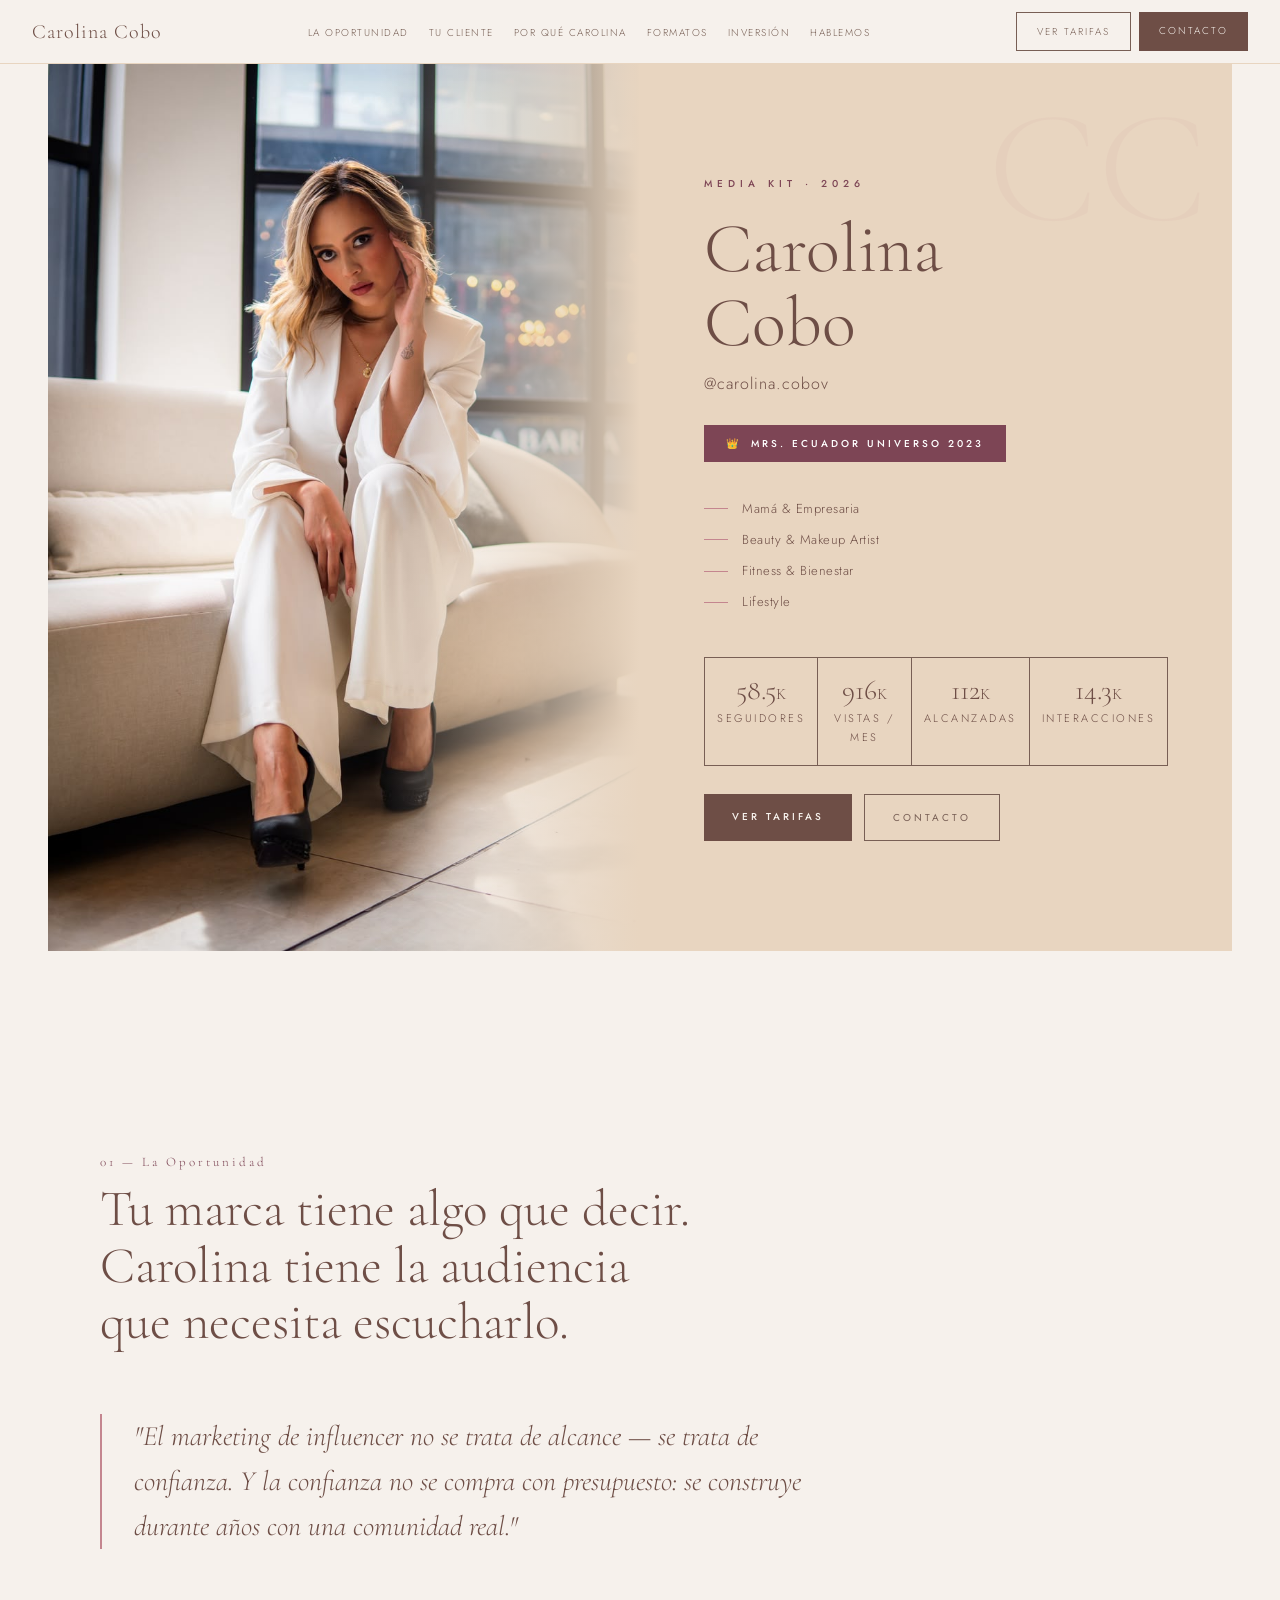
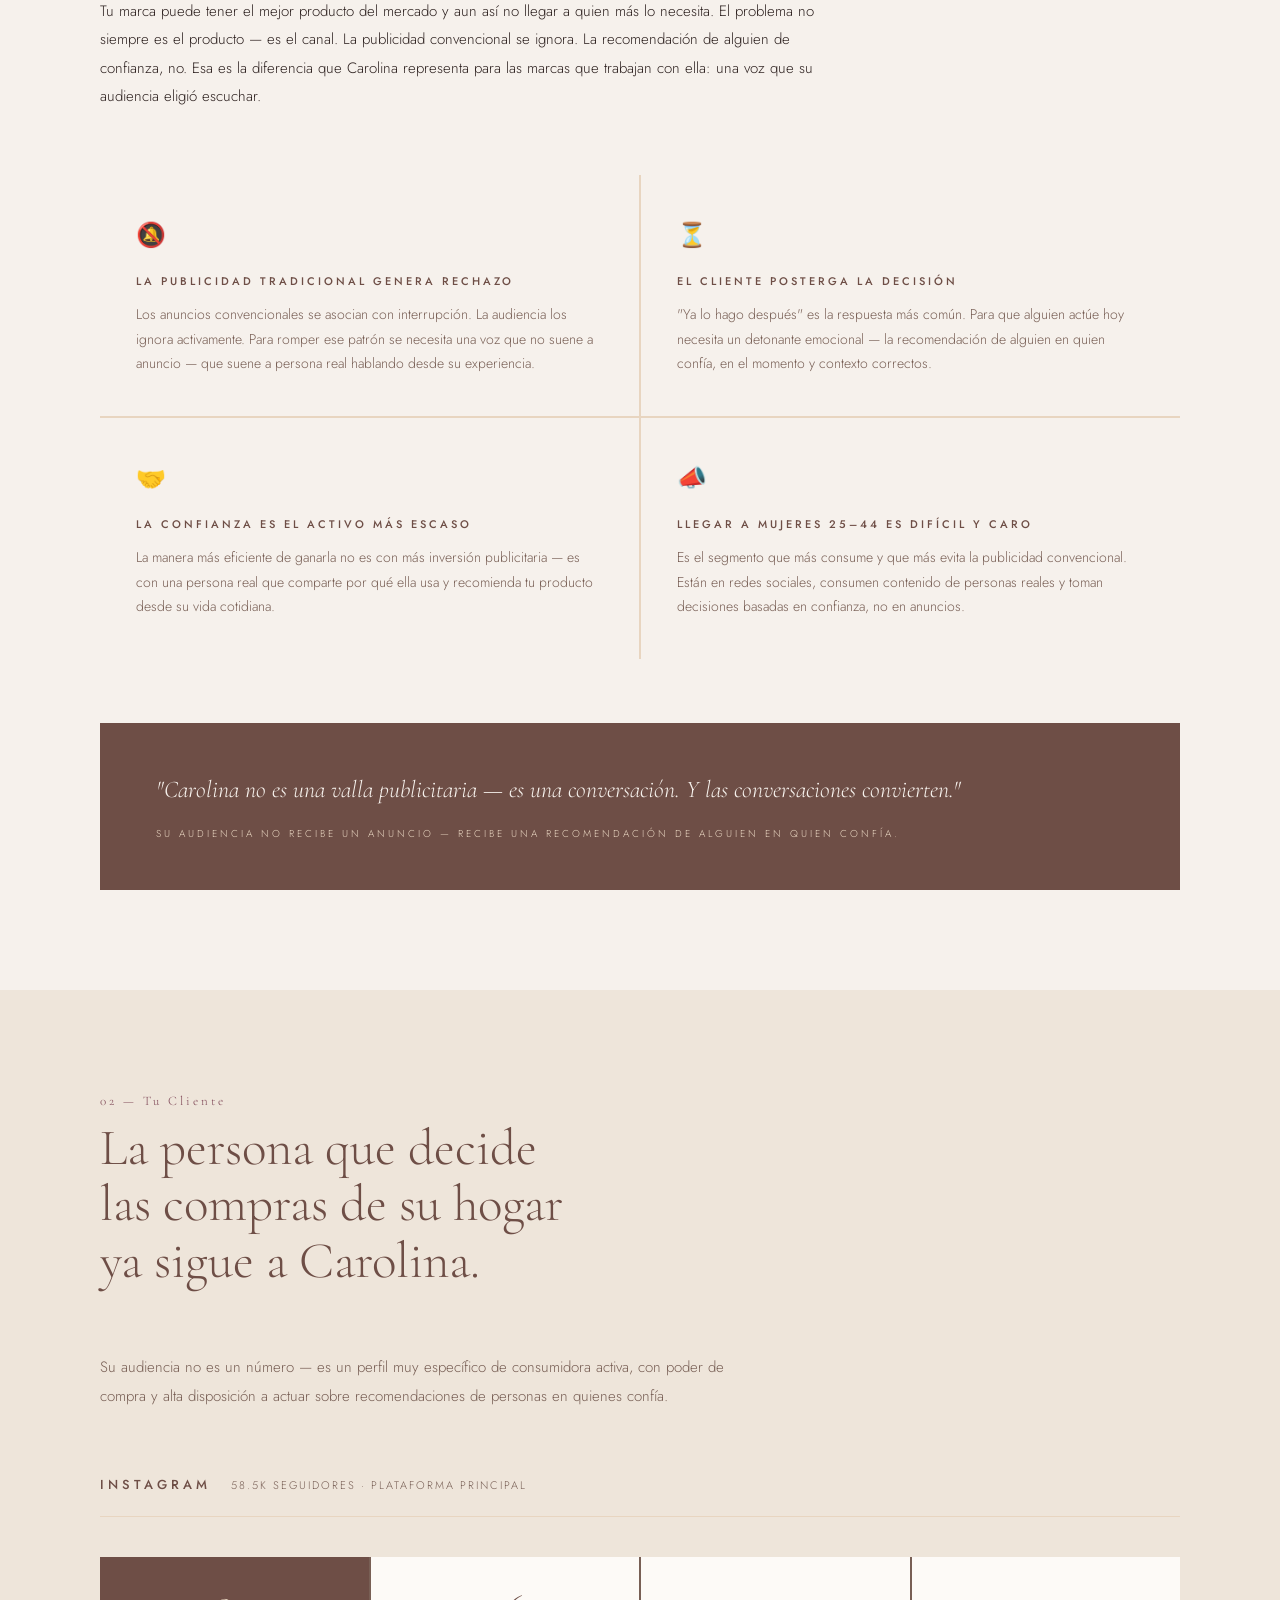
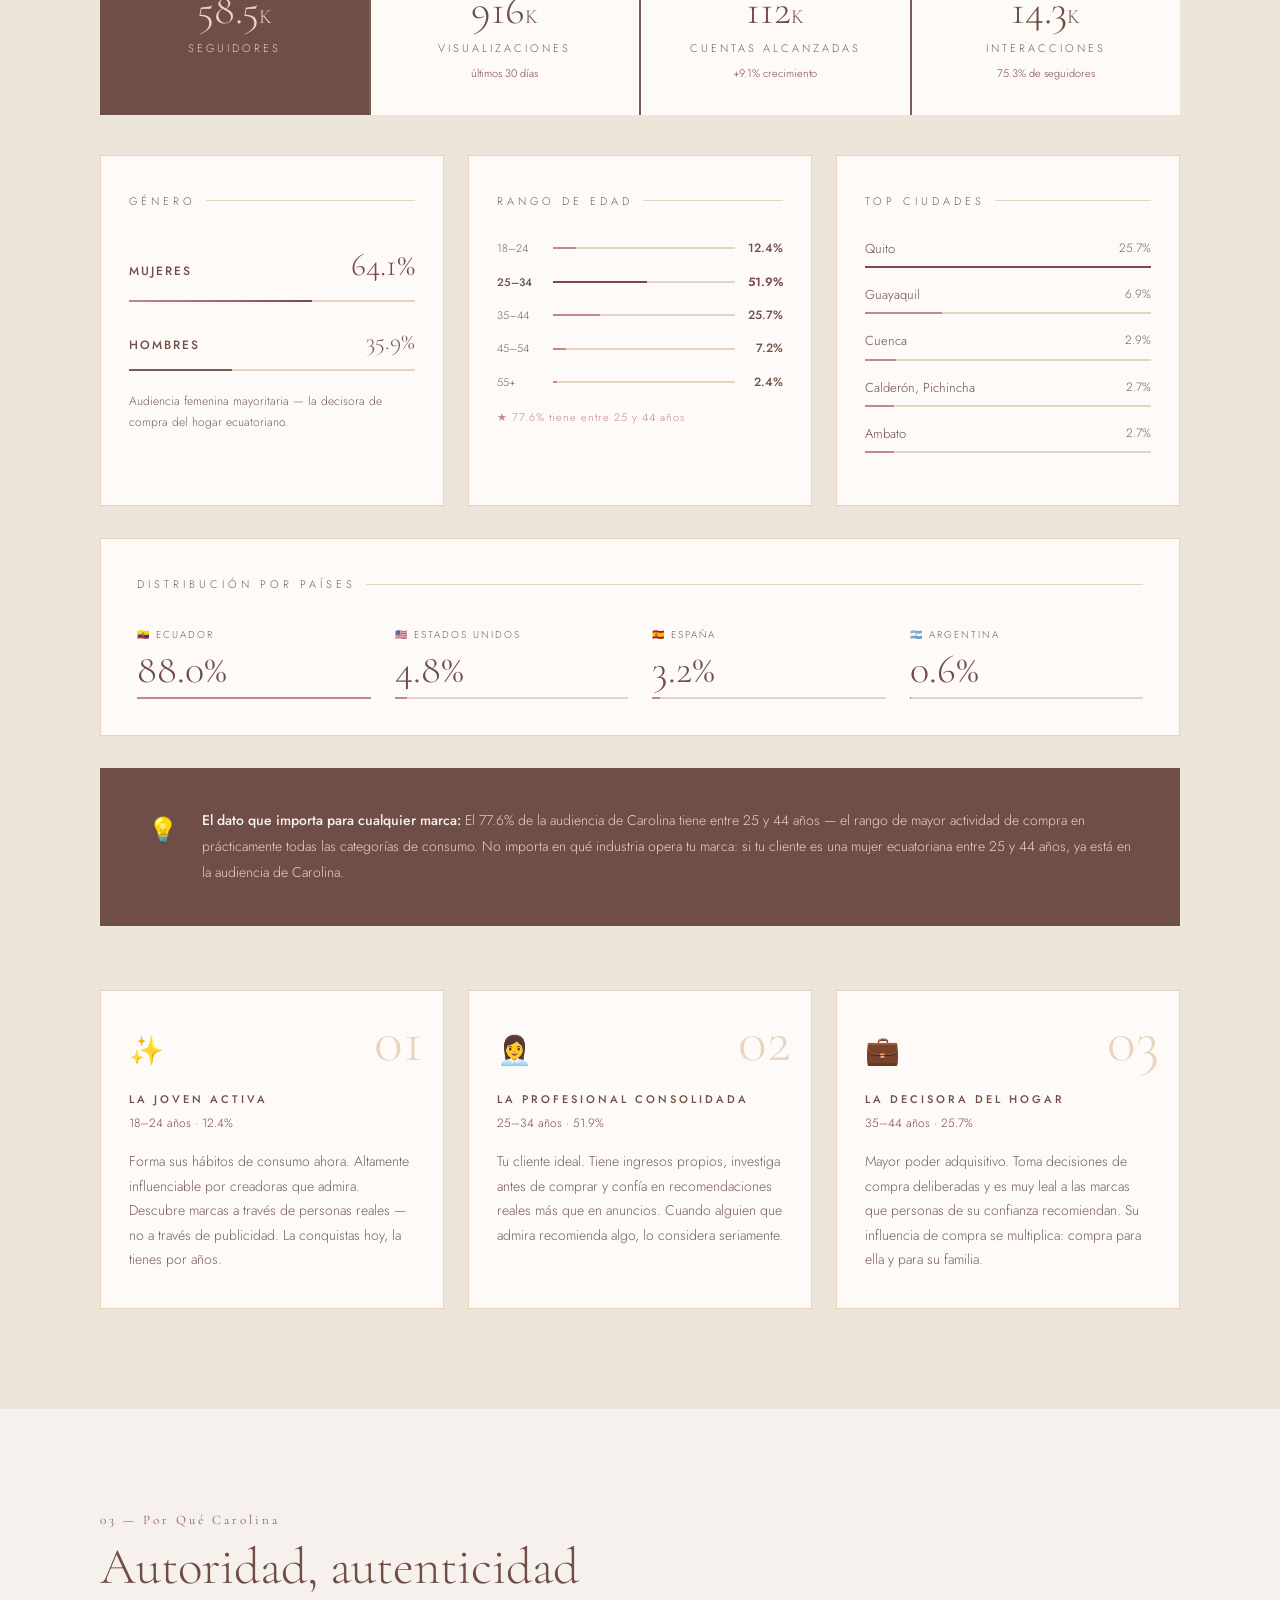
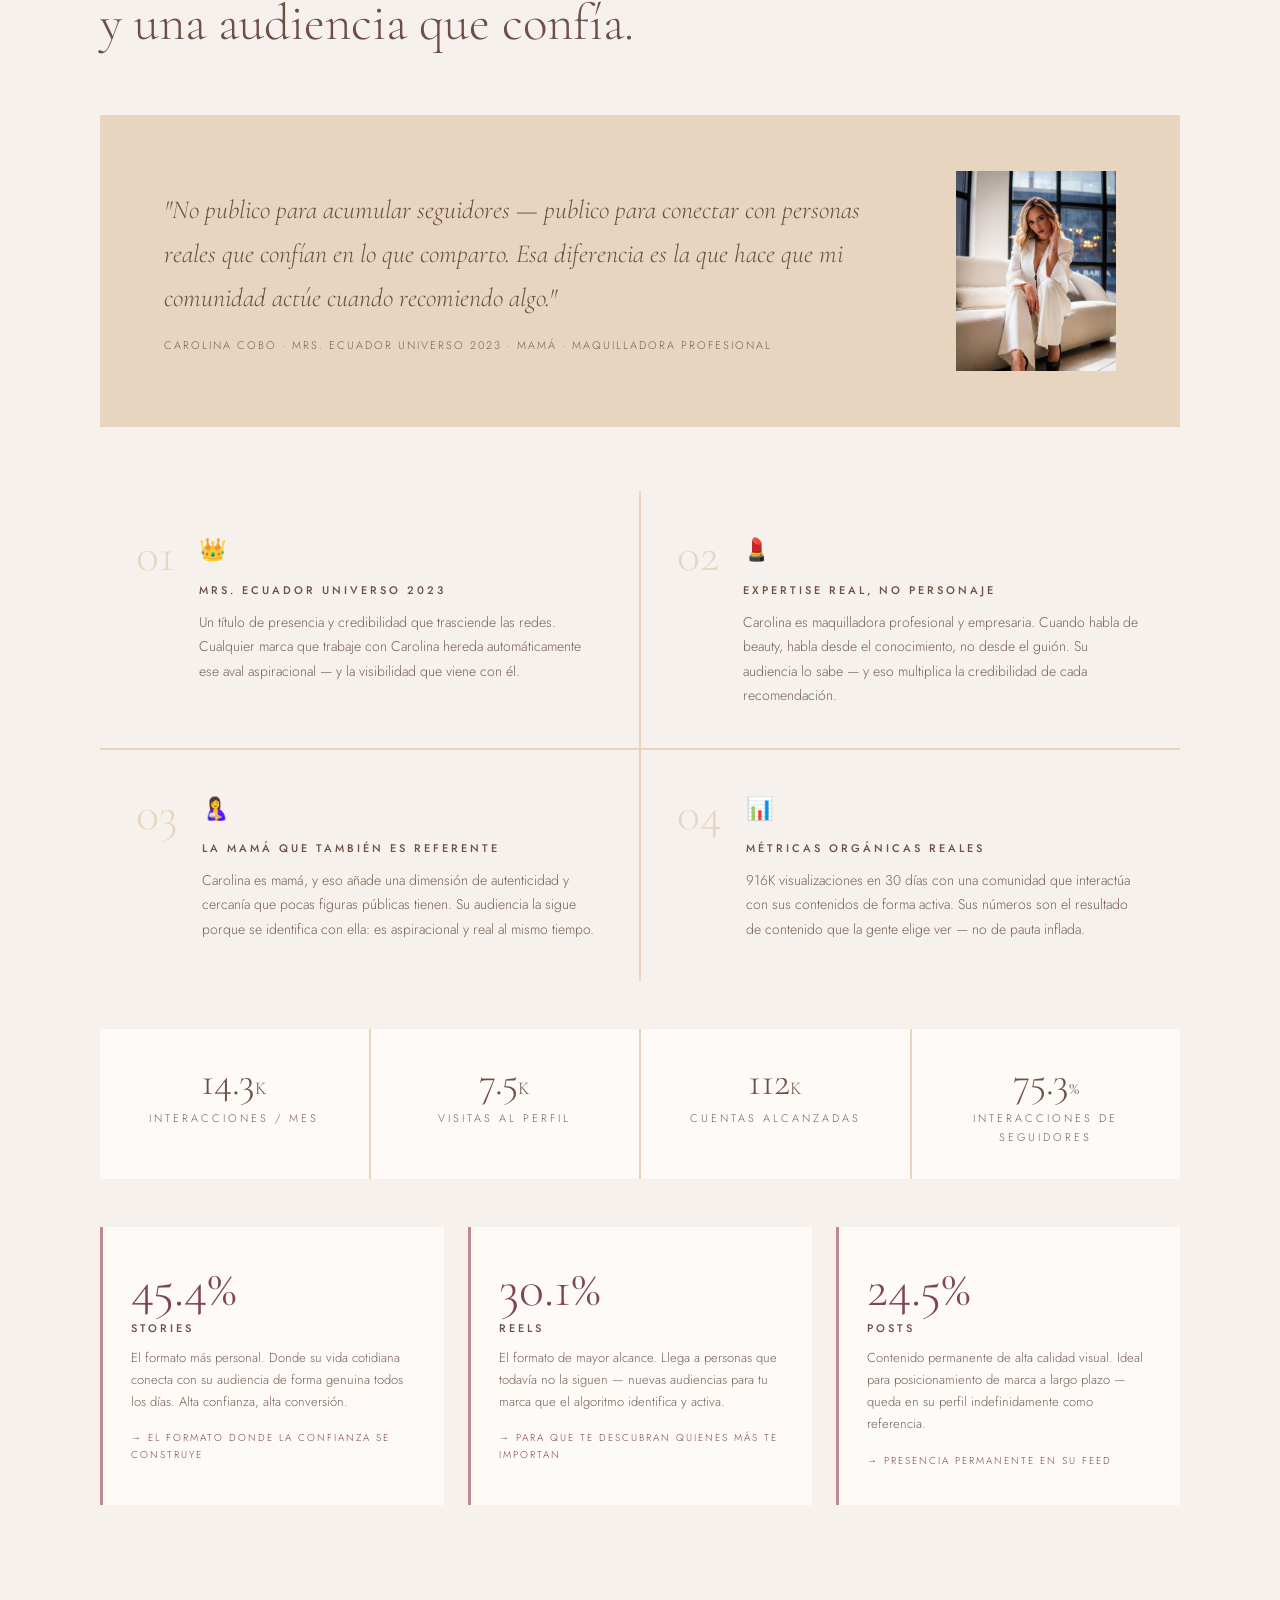
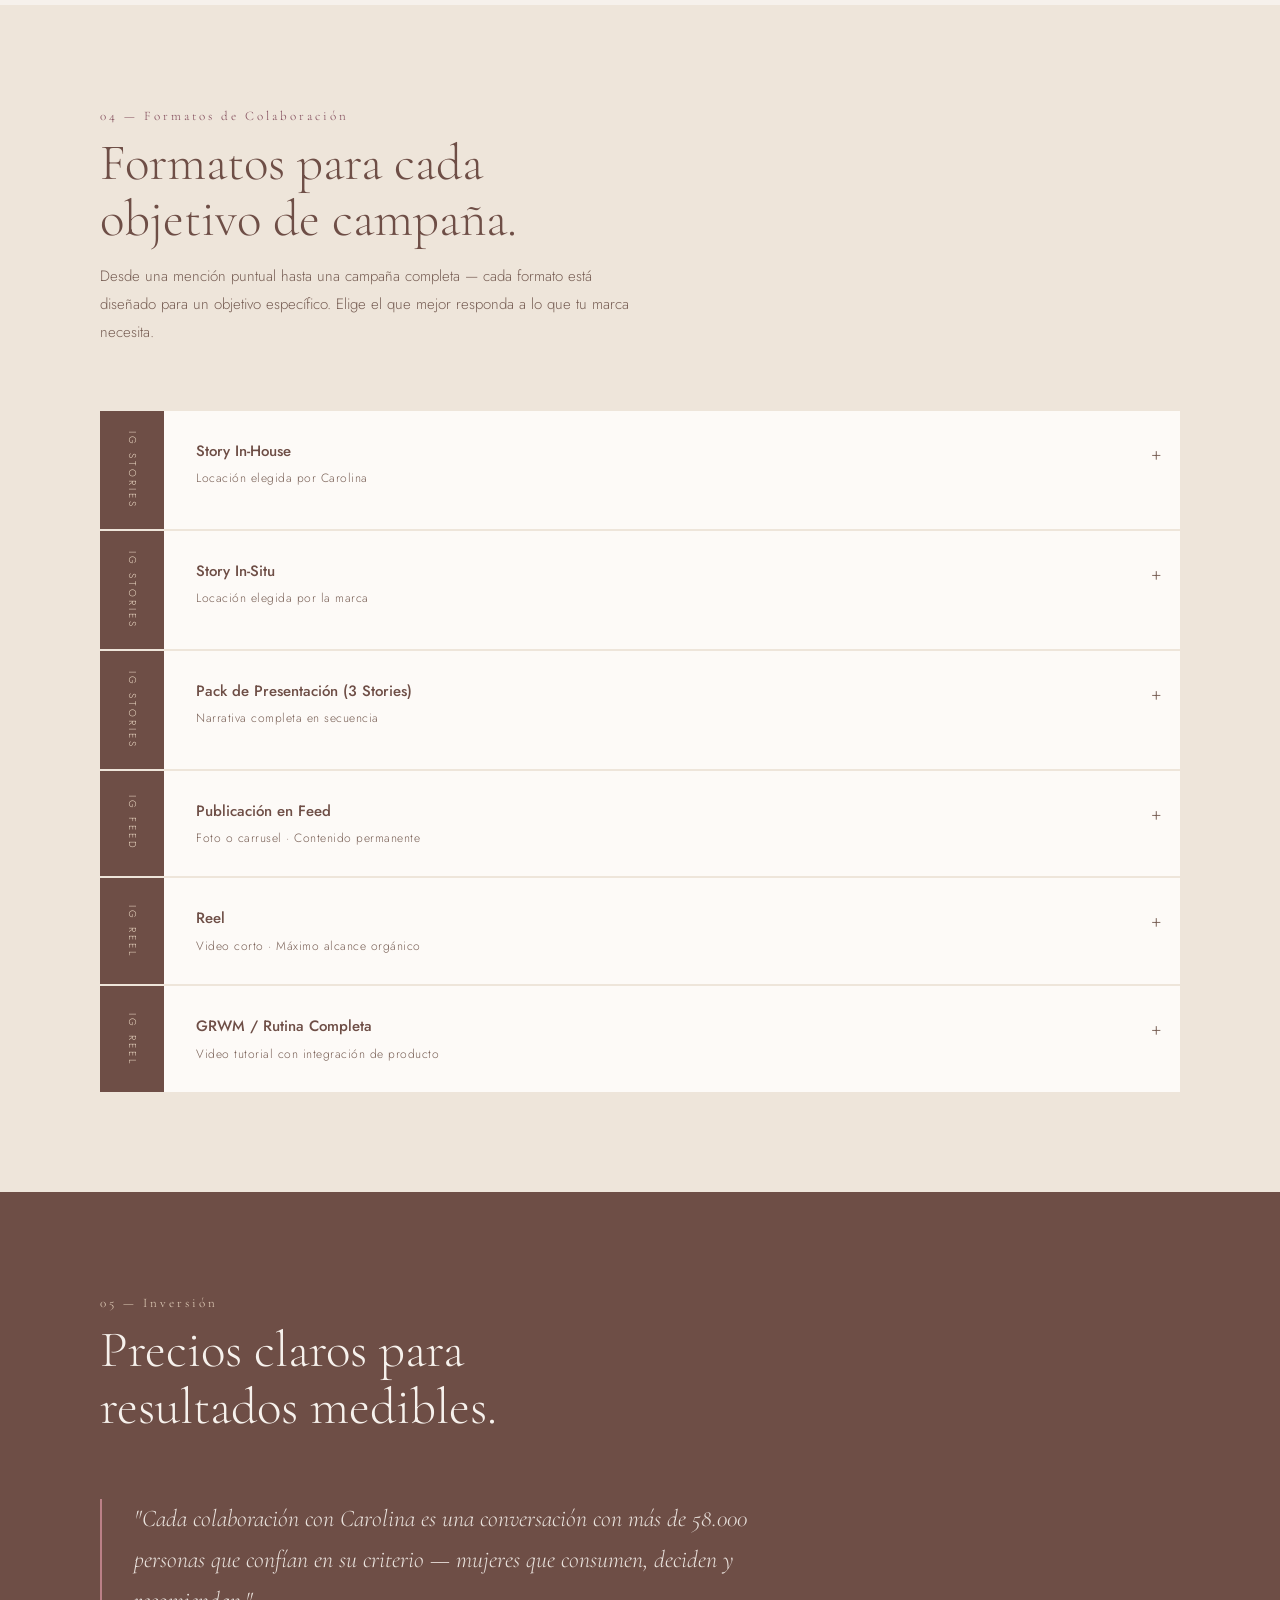
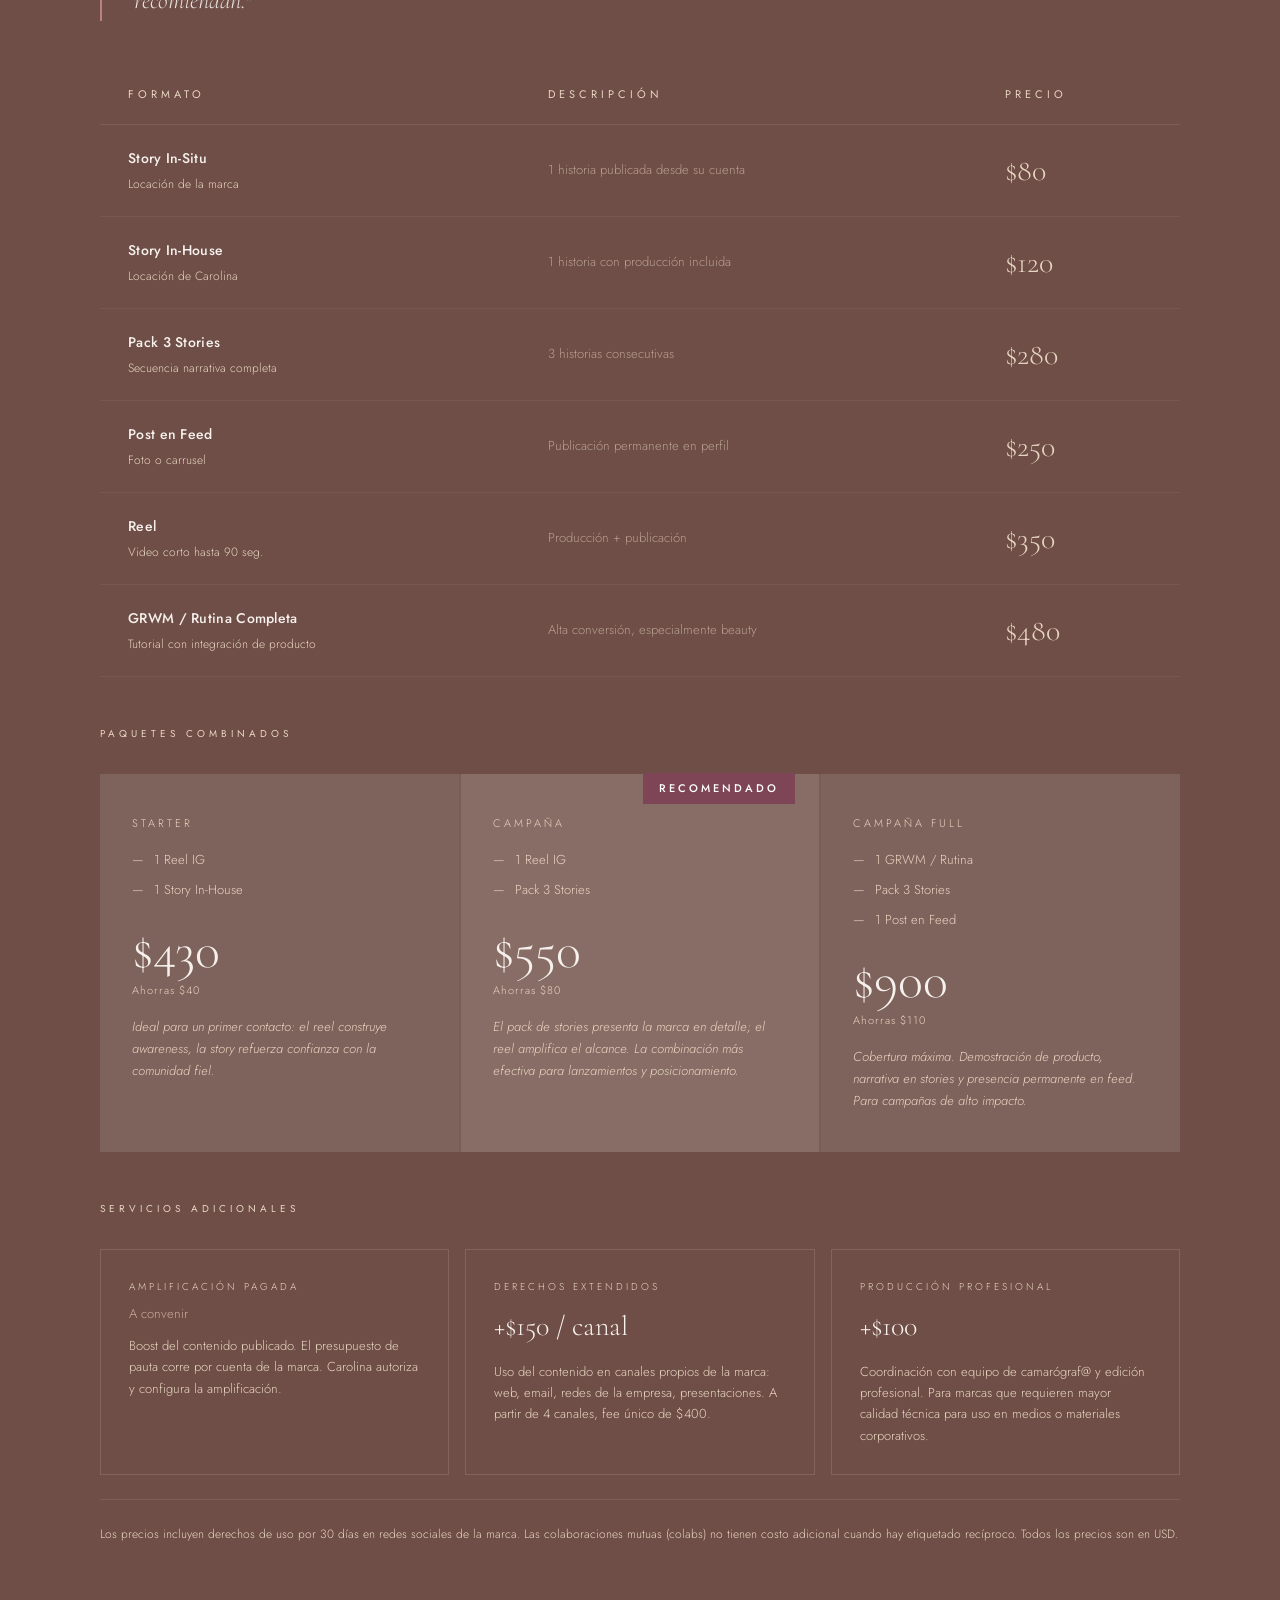
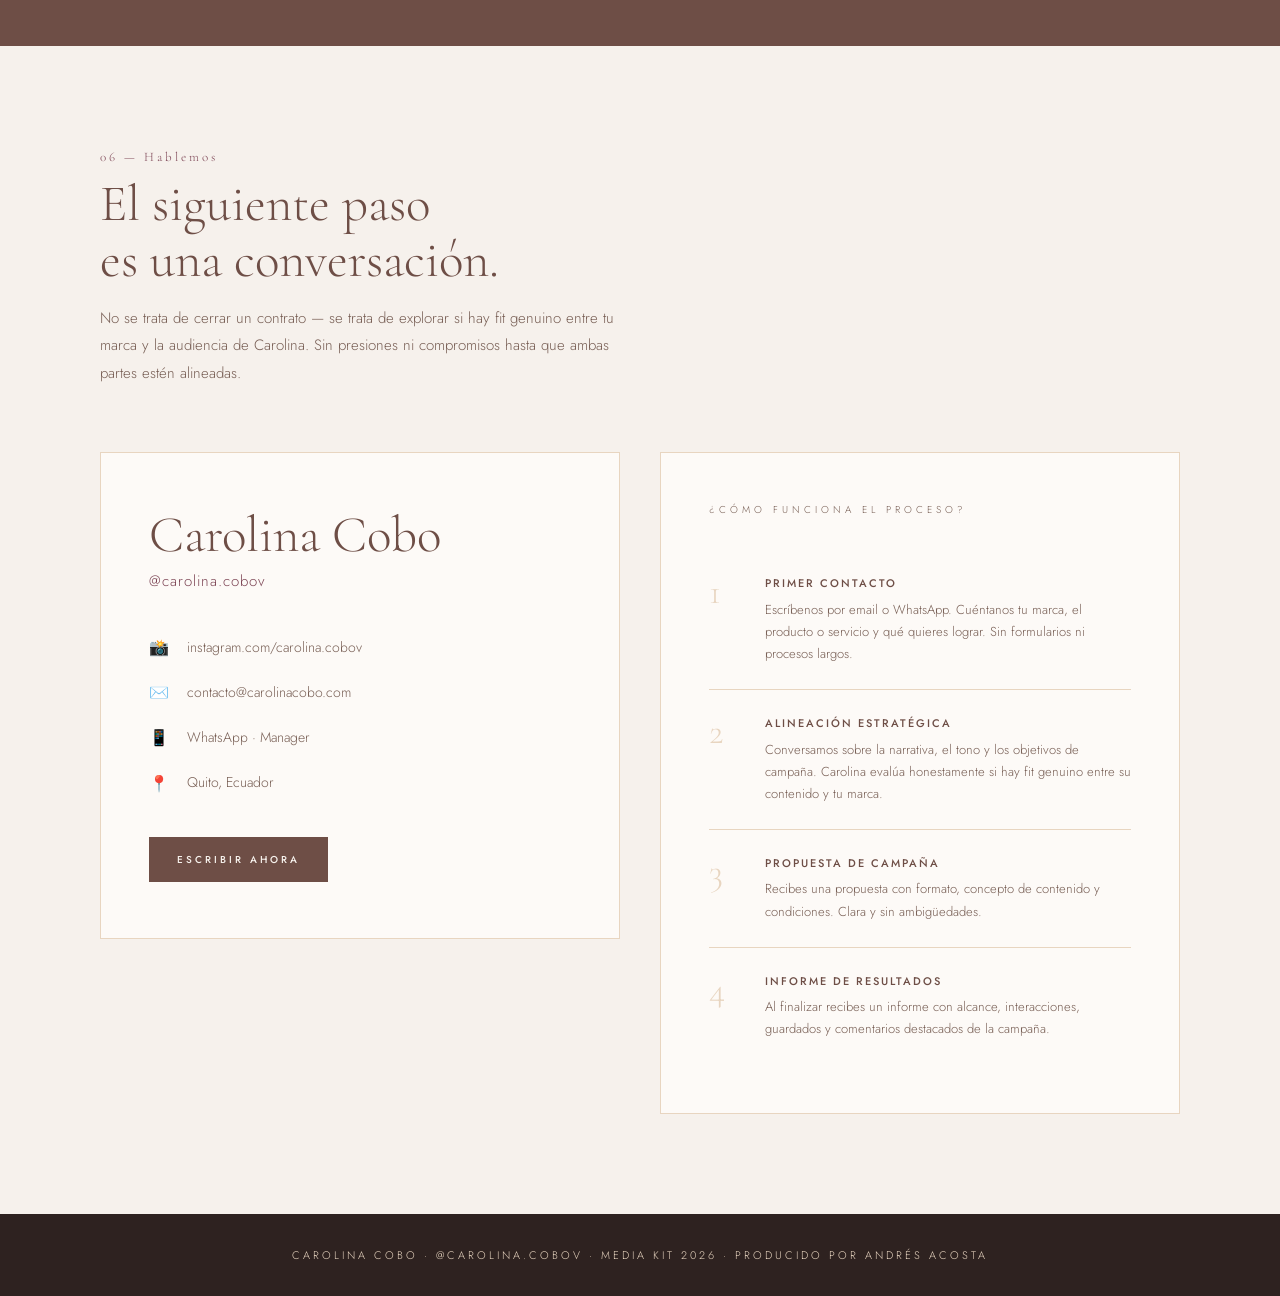
==== index.html @ e0fccba5 "Initial commit: Carolina Cobo media kit - HTML separado en CSS y JS externos - Imagen de portada ref" ====
<!DOCTYPE html>
<html lang="es">
<head>
<meta charset="UTF-8">
<meta name="viewport" content="width=device-width, initial-scale=1.0">
<title>Media Kit 2026 — Carolina Cobo · Propuesta de Colaboración</title>
<link rel="icon" type="image/svg+xml" href="favicon.svg">
<link rel="preconnect" href="https://fonts.googleapis.com">
<link rel="preconnect" href="https://fonts.gstatic.com" crossorigin>
<link href="https://fonts.googleapis.com/css2?family=Cormorant+Garamond:ital,wght@0,300;0,400;0,500;0,600;1,300;1,400;1,500&family=Jost:wght@300;400;500;600&display=swap" rel="stylesheet">
<link rel="stylesheet" href="mediakit-general.css">
</head>
<body>

<!-- NAV -->
<nav>
  <span class="nav-logo">Carolina Cobo</span>
  <ul class="nav-links">
    <li><a href="#oportunidad">La Oportunidad</a></li>
    <li><a href="#audiencia">Tu Cliente</a></li>
    <li><a href="#porque">Por Qué Carolina</a></li>
    <li><a href="#formatos">Formatos</a></li>
    <li><a href="#inversion">Inversión</a></li>
    <li><a href="#hablemos">Hablemos</a></li>
  </ul>
  <div class="nav-actions">
    <a href="#inversion" class="nav-cta nav-cta-ghost">Ver tarifas</a>
    <a href="#hablemos" class="nav-cta">Contacto</a>
  </div>
  <div class="nav-mobile-right">
    <a href="#inversion" class="nav-cta nav-cta-ghost nav-cta-sm">Ver tarifas</a>
    <a href="#hablemos" class="nav-cta nav-cta-sm">Contacto</a>
    <button class="nav-mobile-toggle" onclick="toggleMenu(this)">☰</button>
  </div>
</nav>

<!-- HERO -->
<section id="hero">
  <div class="hero-img">
    <img src="images/carolina.jpg" alt="Carolina Cobo">
    <div class="hero-img-overlay"></div>
  </div>
  <div class="hero-copy">
    <div class="hero-wm">CC</div>
    <p class="hero-tag">Media Kit · 2026</p>
    <h1 class="serif hero-name">Carolina<br>Cobo</h1>
    <p class="hero-handle">@carolina.cobov</p>
    <div class="hero-badge"><span>👑</span> MRS. Ecuador Universo 2023</div>
    <div class="hero-pillars">
      <div class="hero-pillar">Mamá &amp; Empresaria</div>
      <div class="hero-pillar">Beauty &amp; Makeup Artist</div>
      <div class="hero-pillar">Fitness &amp; Bienestar</div>
      <div class="hero-pillar">Lifestyle</div>
    </div>
    <div class="hero-stats">
      <div class="hstat"><span class="hstat-n">58.5<small style="font-size:16px">K</small></span><span class="hstat-l">Seguidores</span></div>
      <div class="hstat"><span class="hstat-n">916<small style="font-size:16px">K</small></span><span class="hstat-l">Vistas / mes</span></div>
      <div class="hstat"><span class="hstat-n">112<small style="font-size:16px">K</small></span><span class="hstat-l">Alcanzadas</span></div>
      <div class="hstat"><span class="hstat-n">14.3<small style="font-size:16px">K</small></span><span class="hstat-l">Interacciones</span></div>
    </div>
    <div class="hero-cta-row">
      <a href="#inversion" class="btn-primary">Ver tarifas</a>
      <a href="#hablemos" class="btn-ghost">Contacto</a>
    </div>
  </div>
</section>

<!-- ════════════════════════════════
     01 — LA OPORTUNIDAD
════════════════════════════════ -->
<section id="oportunidad">
  <div class="si">
    <div class="sh">
      <span class="sh-num">01 — La Oportunidad</span>
      <h2 class="serif sh-title">Tu marca tiene algo que decir.<br>Carolina tiene la audiencia<br>que necesita escucharlo.</h2>
    </div>

    <blockquote class="oport-pull">
      "El marketing de influencer no se trata de alcance — se trata de confianza. Y la confianza no se compra con presupuesto: se construye durante años con una comunidad real."
    </blockquote>

    <p class="oport-body">
      Tu marca puede tener el mejor producto del mercado y aun así no llegar a quien más lo necesita. El problema no siempre es el producto — es el canal. La publicidad convencional se ignora. La recomendación de alguien de confianza, no. Esa es la diferencia que Carolina representa para las marcas que trabajan con ella: una voz que su audiencia eligió escuchar.
    </p>

    <div class="pain-grid">
      <div class="pain-card">
        <span class="pain-icon">🔕</span>
        <p class="pain-title">La publicidad tradicional genera rechazo</p>
        <p class="pain-text">Los anuncios convencionales se asocian con interrupción. La audiencia los ignora activamente. Para romper ese patrón se necesita una voz que no suene a anuncio — que suene a persona real hablando desde su experiencia.</p>
      </div>
      <div class="pain-card">
        <span class="pain-icon">⏳</span>
        <p class="pain-title">El cliente posterga la decisión</p>
        <p class="pain-text">"Ya lo hago después" es la respuesta más común. Para que alguien actúe hoy necesita un detonante emocional — la recomendación de alguien en quien confía, en el momento y contexto correctos.</p>
      </div>
      <div class="pain-card">
        <span class="pain-icon">🤝</span>
        <p class="pain-title">La confianza es el activo más escaso</p>
        <p class="pain-text">La manera más eficiente de ganarla no es con más inversión publicitaria — es con una persona real que comparte por qué ella usa y recomienda tu producto desde su vida cotidiana.</p>
      </div>
      <div class="pain-card">
        <span class="pain-icon">📣</span>
        <p class="pain-title">Llegar a mujeres 25–44 es difícil y caro</p>
        <p class="pain-text">Es el segmento que más consume y que más evita la publicidad convencional. Están en redes sociales, consumen contenido de personas reales y toman decisiones basadas en confianza, no en anuncios.</p>
      </div>
    </div>

    <div class="oport-close">
      <div>
        <p class="oport-close-quote">"Carolina no es una valla publicitaria — es una conversación. Y las conversaciones convierten."</p>
        <p class="oport-close-label">Su audiencia no recibe un anuncio — recibe una recomendación de alguien en quien confía.</p>
      </div>
    </div>
  </div>
</section>

<!-- ════════════════════════════════
     02 — TU CLIENTE
════════════════════════════════ -->
<section id="audiencia">
  <div class="si">
    <div class="sh">
      <span class="sh-num">02 — Tu Cliente</span>
      <h2 class="serif sh-title">La persona que decide<br>las compras de su hogar<br>ya sigue a Carolina.</h2>
    </div>

    <p class="aud-intro">Su audiencia no es un número — es un perfil muy específico de consumidora activa, con poder de compra y alta disposición a actuar sobre recomendaciones de personas en quienes confía.</p>

    <div class="aud-platform">
      <div class="platform-header">
        <span class="platform-name">Instagram</span>
        <span class="platform-tag">58.5K seguidores · Plataforma principal</span>
      </div>

      <div class="aud-kpis">
        <div class="aud-kpi featured">
          <span class="kpi-n">58.5<small style="font-size:20px">K</small></span>
          <span class="kpi-l">Seguidores</span>
        </div>
        <div class="aud-kpi">
          <span class="kpi-n">916<small style="font-size:20px">K</small></span>
          <span class="kpi-l">Visualizaciones</span>
          <span class="kpi-s">últimos 30 días</span>
        </div>
        <div class="aud-kpi">
          <span class="kpi-n">112<small style="font-size:20px">K</small></span>
          <span class="kpi-l">Cuentas alcanzadas</span>
          <span class="kpi-s">+9.1% crecimiento</span>
        </div>
        <div class="aud-kpi">
          <span class="kpi-n">14.3<small style="font-size:20px">K</small></span>
          <span class="kpi-l">Interacciones</span>
          <span class="kpi-s">75.3% de seguidores</span>
        </div>
      </div>

      <div class="aud-demo-grid">
        <!-- Género -->
        <div class="demo-card">
          <div class="demo-title">Género</div>
          <div class="gender-item">
            <div class="gender-row"><span class="gender-name">Mujeres</span><span class="gender-pct">64.1%</span></div>
            <div class="bar"><div class="bar-f" style="width:64.1%"></div></div>
          </div>
          <div class="gender-item">
            <div class="gender-row"><span class="gender-name">Hombres</span><span class="gender-pct" style="font-size:24px;color:var(--taupe)">35.9%</span></div>
            <div class="bar"><div style="height:100%;width:35.9%;background:var(--taupe)"></div></div>
          </div>
          <p style="font-size:12px;color:var(--taupe);margin-top:20px;line-height:1.7">Audiencia femenina mayoritaria — la decisora de compra del hogar ecuatoriano.</p>
        </div>

        <!-- Edad -->
        <div class="demo-card">
          <div class="demo-title">Rango de edad</div>
          <div class="age-row"><span class="age-label">18–24</span><div class="age-bar"><div class="age-bar-f" style="width:12.4%"></div></div><span class="age-pct">12.4%</span></div>
          <div class="age-row"><span class="age-label age-label-hl">25–34</span><div class="age-bar"><div class="age-bar-f" style="width:51.9%;background:var(--mauve)"></div></div><span class="age-pct age-highlight">51.9%</span></div>
          <div class="age-row"><span class="age-label">35–44</span><div class="age-bar"><div class="age-bar-f" style="width:25.7%"></div></div><span class="age-pct">25.7%</span></div>
          <div class="age-row"><span class="age-label">45–54</span><div class="age-bar"><div class="age-bar-f" style="width:7.2%"></div></div><span class="age-pct">7.2%</span></div>
          <div class="age-row"><span class="age-label">55+</span><div class="age-bar"><div class="age-bar-f" style="width:2.4%"></div></div><span class="age-pct">2.4%</span></div>
          <p style="font-size:11px;color:var(--rose);margin-top:16px;letter-spacing:1px">★ 77.6% tiene entre 25 y 44 años</p>
        </div>

        <!-- Ciudades -->
        <div class="demo-card">
          <div class="demo-title">Top ciudades</div>
          <div class="city-row"><div class="city-top"><span class="city-name">Quito</span><span class="city-pct">25.7%</span></div><div class="city-bar"><div class="city-bar-f" style="width:100%;background:var(--mauve)"></div></div></div>
          <div class="city-row"><div class="city-top"><span class="city-name">Guayaquil</span><span class="city-pct">6.9%</span></div><div class="city-bar"><div class="city-bar-f" style="width:27%"></div></div></div>
          <div class="city-row"><div class="city-top"><span class="city-name">Cuenca</span><span class="city-pct">2.9%</span></div><div class="city-bar"><div class="city-bar-f" style="width:11%"></div></div></div>
          <div class="city-row"><div class="city-top"><span class="city-name">Calderón, Pichincha</span><span class="city-pct">2.7%</span></div><div class="city-bar"><div class="city-bar-f" style="width:10%"></div></div></div>
          <div class="city-row"><div class="city-top"><span class="city-name">Ambato</span><span class="city-pct">2.7%</span></div><div class="city-bar"><div class="city-bar-f" style="width:10%"></div></div></div>
        </div>
      </div>

      <!-- Países -->
      <div class="countries-wide">
        <div class="demo-title">Distribución por países</div>
        <div class="country-grid">
          <div class="country-item"><span class="country-name">🇪🇨 Ecuador</span><div class="country-num">88.0%</div><div class="country-bar"><div class="country-bar-f" style="width:100%"></div></div></div>
          <div class="country-item"><span class="country-name">🇺🇸 Estados Unidos</span><div class="country-num">4.8%</div><div class="country-bar"><div class="country-bar-f" style="width:5.5%"></div></div></div>
          <div class="country-item"><span class="country-name">🇪🇸 España</span><div class="country-num">3.2%</div><div class="country-bar"><div class="country-bar-f" style="width:3.6%"></div></div></div>
          <div class="country-item"><span class="country-name">🇦🇷 Argentina</span><div class="country-num">0.6%</div><div class="country-bar"><div class="country-bar-f" style="width:0.7%"></div></div></div>
        </div>
      </div>

      <div class="insight-box">
        <span class="insight-icon">💡</span>
        <p class="insight-text"><strong>El dato que importa para cualquier marca:</strong> El 77.6% de la audiencia de Carolina tiene entre 25 y 44 años — el rango de mayor actividad de compra en prácticamente todas las categorías de consumo. No importa en qué industria opera tu marca: si tu cliente es una mujer ecuatoriana entre 25 y 44 años, ya está en la audiencia de Carolina.</p>
      </div>
    </div>

    <!-- Personas -->
    <div class="personas-grid">
      <div class="persona-card">
        <div class="persona-num">01</div>
        <span class="persona-icon">✨</span>
        <p class="persona-name">La Joven Activa</p>
        <p class="persona-age">18–24 años · 12.4%</p>
        <p class="persona-desc">Forma sus hábitos de consumo ahora. Altamente influenciable por creadoras que admira. Descubre marcas a través de personas reales — no a través de publicidad. La conquistas hoy, la tienes por años.</p>
      </div>
      <div class="persona-card">
        <div class="persona-num">02</div>
        <span class="persona-icon">👩‍💼</span>
        <p class="persona-name">La Profesional Consolidada</p>
        <p class="persona-age">25–34 años · 51.9%</p>
        <p class="persona-desc">Tu cliente ideal. Tiene ingresos propios, investiga antes de comprar y confía en recomendaciones reales más que en anuncios. Cuando alguien que admira recomienda algo, lo considera seriamente.</p>
      </div>
      <div class="persona-card">
        <div class="persona-num">03</div>
        <span class="persona-icon">💼</span>
        <p class="persona-name">La Decisora del Hogar</p>
        <p class="persona-age">35–44 años · 25.7%</p>
        <p class="persona-desc">Mayor poder adquisitivo. Toma decisiones de compra deliberadas y es muy leal a las marcas que personas de su confianza recomiendan. Su influencia de compra se multiplica: compra para ella y para su familia.</p>
      </div>
    </div>
  </div>
</section>

<!-- ════════════════════════════════
     03 — POR QUÉ CAROLINA
════════════════════════════════ -->
<section id="porque">
  <div class="si">
    <div class="sh">
      <span class="sh-num">03 — Por Qué Carolina</span>
      <h2 class="serif sh-title">Autoridad, autenticidad<br>y una audiencia que confía.</h2>
    </div>

    <div class="pq-quote-block">
      <div>
        <p class="pq-quote">"No publico para acumular seguidores — publico para conectar con personas reales que confían en lo que comparto. Esa diferencia es la que hace que mi comunidad actúe cuando recomiendo algo."</p>
        <p class="pq-attr">Carolina Cobo · MRS. Ecuador Universo 2023 · Mamá · Maquilladora Profesional</p>
      </div>
      <img src="images/carolina.jpg" class="pq-photo" alt="Carolina Cobo">
    </div>

    <div class="reasons-grid">
      <div class="reason-card">
        <div class="reason-num">01</div>
        <div>
          <span class="reason-icon">👑</span>
          <p class="reason-title">MRS. Ecuador Universo 2023</p>
          <p class="reason-text">Un título de presencia y credibilidad que trasciende las redes. Cualquier marca que trabaje con Carolina hereda automáticamente ese aval aspiracional — y la visibilidad que viene con él.</p>
        </div>
      </div>
      <div class="reason-card">
        <div class="reason-num">02</div>
        <div>
          <span class="reason-icon">💄</span>
          <p class="reason-title">Expertise real, no personaje</p>
          <p class="reason-text">Carolina es maquilladora profesional y empresaria. Cuando habla de beauty, habla desde el conocimiento, no desde el guión. Su audiencia lo sabe — y eso multiplica la credibilidad de cada recomendación.</p>
        </div>
      </div>
      <div class="reason-card">
        <div class="reason-num">03</div>
        <div>
          <span class="reason-icon">🤱</span>
          <p class="reason-title">La mamá que también es referente</p>
          <p class="reason-text">Carolina es mamá, y eso añade una dimensión de autenticidad y cercanía que pocas figuras públicas tienen. Su audiencia la sigue porque se identifica con ella: es aspiracional y real al mismo tiempo.</p>
        </div>
      </div>
      <div class="reason-card">
        <div class="reason-num">04</div>
        <div>
          <span class="reason-icon">📊</span>
          <p class="reason-title">Métricas orgánicas reales</p>
          <p class="reason-text">916K visualizaciones en 30 días con una comunidad que interactúa con sus contenidos de forma activa. Sus números son el resultado de contenido que la gente elige ver — no de pauta inflada.</p>
        </div>
      </div>
    </div>

    <div class="content-split-metrics">
      <div class="csm-card"><span class="csm-n">14.3<small style="font-size:18px">K</small></span><span class="csm-l">Interacciones / mes</span></div>
      <div class="csm-card"><span class="csm-n">7.5<small style="font-size:18px">K</small></span><span class="csm-l">Visitas al perfil</span></div>
      <div class="csm-card"><span class="csm-n">112<small style="font-size:18px">K</small></span><span class="csm-l">Cuentas alcanzadas</span></div>
      <div class="csm-card"><span class="csm-n">75.3<small style="font-size:18px">%</small></span><span class="csm-l">Interacciones de seguidores</span></div>
    </div>

    <div class="formats-breakdown">
      <div class="fmt-card">
        <span class="fmt-pct">45.4%</span>
        <p class="fmt-name">Stories</p>
        <p class="fmt-desc">El formato más personal. Donde su vida cotidiana conecta con su audiencia de forma genuina todos los días. Alta confianza, alta conversión.</p>
        <p class="fmt-arrow">→ El formato donde la confianza se construye</p>
      </div>
      <div class="fmt-card">
        <span class="fmt-pct">30.1%</span>
        <p class="fmt-name">Reels</p>
        <p class="fmt-desc">El formato de mayor alcance. Llega a personas que todavía no la siguen — nuevas audiencias para tu marca que el algoritmo identifica y activa.</p>
        <p class="fmt-arrow">→ Para que te descubran quienes más te importan</p>
      </div>
      <div class="fmt-card">
        <span class="fmt-pct">24.5%</span>
        <p class="fmt-name">Posts</p>
        <p class="fmt-desc">Contenido permanente de alta calidad visual. Ideal para posicionamiento de marca a largo plazo — queda en su perfil indefinidamente como referencia.</p>
        <p class="fmt-arrow">→ Presencia permanente en su feed</p>
      </div>
    </div>
  </div>
</section>

<!-- ════════════════════════════════
     04 — FORMATOS
════════════════════════════════ -->
<section id="formatos">
  <div class="si">
    <div class="sh">
      <span class="sh-num">04 — Formatos de Colaboración</span>
      <h2 class="serif sh-title">Formatos para cada<br>objetivo de campaña.</h2>
      <p class="sh-sub">Desde una mención puntual hasta una campaña completa — cada formato está diseñado para un objetivo específico. Elige el que mejor responda a lo que tu marca necesita.</p>
    </div>

    <div class="formats-grid">

      <!-- Story In-House -->
      <div class="format-row" onclick="toggleFormat(this)">
        <div class="format-tag">IG Stories</div>
        <div class="format-main">
          <div class="format-header">
            <div class="format-name-col">
              <div class="format-name">Story In-House</div>
              <div class="format-sub">Locación elegida por Carolina</div>
            </div>
          </div>
          <div class="format-detail">
            <p class="format-when">Úsalo si quieres…</p>
            <p class="format-detail-text">In-House significa que Carolina graba en su casa o en la locación que ella elija. El producto se integra de forma natural en un entorno que su audiencia ya conoce y en el que confía. Genera la percepción más auténtica posible: no un anuncio, sino una recomendación real dentro de su vida cotidiana.</p>
          </div>
        </div>
        <div class="format-toggle">+</div>
      </div>

      <!-- Story In-Situ -->
      <div class="format-row" onclick="toggleFormat(this)">
        <div class="format-tag">IG Stories</div>
        <div class="format-main">
          <div class="format-header">
            <div class="format-name-col">
              <div class="format-name">Story In-Situ</div>
              <div class="format-sub">Locación elegida por la marca</div>
            </div>
          </div>
          <div class="format-detail">
            <p class="format-when">Úsalo si quieres…</p>
            <p class="format-detail-text">In-Situ significa que la marca solicita a Carolina grabar en un lugar específico: su tienda, un evento o espacio concreto. Carolina se desplaza, integra el producto en ese contexto real y lo graba en el momento. Ideal cuando la ambientación del lugar importa para la narrativa o quieres mostrar tu producto dentro de tu propio espacio de marca.</p>
          </div>
        </div>
        <div class="format-toggle">+</div>
      </div>

      <!-- Pack 3 Stories -->
      <div class="format-row" onclick="toggleFormat(this)">
        <div class="format-tag">IG Stories</div>
        <div class="format-main">
          <div class="format-header">
            <div class="format-name-col">
              <div class="format-name">Pack de Presentación (3 Stories)</div>
              <div class="format-sub">Narrativa completa en secuencia</div>
            </div>
          </div>
          <div class="format-detail">
            <p class="format-when">Úsalo si quieres…</p>
            <p class="format-detail-text">Tres stories que construyen la narrativa completa de tu marca o producto: qué es, cómo encaja en la vida de Carolina y por qué lo recomienda. El formato más completo para comunicar propuesta de valor. Alto índice de guardados — la audiencia los guarda para compartirlos o volver cuando están listos para actuar.</p>
          </div>
        </div>
        <div class="format-toggle">+</div>
      </div>

      <!-- Post en Feed -->
      <div class="format-row" onclick="toggleFormat(this)">
        <div class="format-tag">IG Feed</div>
        <div class="format-main">
          <div class="format-header">
            <div class="format-name-col">
              <div class="format-name">Publicación en Feed</div>
              <div class="format-sub">Foto o carrusel · Contenido permanente</div>
            </div>
          </div>
          <div class="format-detail">
            <p class="format-when">Úsalo si quieres…</p>
            <p class="format-detail-text">Presencia permanente en su perfil con alta calidad visual. El contenido queda visible indefinidamente y sigue generando impacto meses después de la publicación. Ideal para posicionamiento de marca a largo plazo — cada persona que visita su perfil verá tu marca asociada a su imagen.</p>
          </div>
        </div>
        <div class="format-toggle">+</div>
      </div>

      <!-- Reel -->
      <div class="format-row" onclick="toggleFormat(this)">
        <div class="format-tag">IG Reel</div>
        <div class="format-main">
          <div class="format-header">
            <div class="format-name-col">
              <div class="format-name">Reel</div>
              <div class="format-sub">Video corto · Máximo alcance orgánico</div>
            </div>
          </div>
          <div class="format-detail">
            <p class="format-when">Úsalo si quieres…</p>
            <p class="format-detail-text">Maximizar alcance fuera de seguidores con un formato dinámico y altamente descubrible. Los Reels son distribuidos activamente por el algoritmo a nuevas audiencias. Es la forma más eficiente de llegar a personas que no te buscan todavía pero que encajan perfectamente con tu cliente ideal.</p>
          </div>
        </div>
        <div class="format-toggle">+</div>
      </div>

      <!-- GRWM -->
      <div class="format-row" onclick="toggleFormat(this)">
        <div class="format-tag">IG Reel</div>
        <div class="format-main">
          <div class="format-header">
            <div class="format-name-col">
              <div class="format-name">GRWM / Rutina Completa</div>
              <div class="format-sub">Video tutorial con integración de producto</div>
            </div>
          </div>
          <div class="format-detail">
            <p class="format-when">Úsalo si quieres…</p>
            <p class="format-detail-text">El formato con mayor poder de demostración de producto. Carolina integra tu marca dentro de su rutina real de maquillaje o bienestar, mostrando resultados desde su expertise profesional. Alto índice de conversión para marcas de belleza, skincare y bienestar — la audiencia ve el producto en acción, usado por alguien que sabe lo que hace.</p>
          </div>
        </div>
        <div class="format-toggle">+</div>
      </div>

    </div>
  </div>
</section>

<!-- ════════════════════════════════
     05 — INVERSIÓN
════════════════════════════════ -->
<section id="inversion">
  <div class="si">
    <div class="sh">
      <span class="sh-num">05 — Inversión</span>
      <h2 class="serif sh-title" style="color:var(--ivory)">Precios claros para<br>resultados medibles.</h2>
    </div>

    <blockquote class="inv-pull">
      "Cada colaboración con Carolina es una conversación con más de 58.000 personas que confían en su criterio — mujeres que consumen, deciden y recomiendan."
    </blockquote>

    <table class="tarifa-table">
      <thead>
        <tr>
          <th>Formato</th>
          <th>Descripción</th>
          <th>Precio</th>
        </tr>
      </thead>
      <tbody>
        <tr><td><div class="t-name">Story In-Situ</div><div class="t-sub">Locación de la marca</div></td><td style="color:var(--champagne);opacity:.6;font-size:13px">1 historia publicada desde su cuenta</td><td><span class="t-price">$80</span></td></tr>
        <tr><td><div class="t-name">Story In-House</div><div class="t-sub">Locación de Carolina</div></td><td style="color:var(--champagne);opacity:.6;font-size:13px">1 historia con producción incluida</td><td><span class="t-price">$120</span></td></tr>
        <tr><td><div class="t-name">Pack 3 Stories</div><div class="t-sub">Secuencia narrativa completa</div></td><td style="color:var(--champagne);opacity:.6;font-size:13px">3 historias consecutivas</td><td><span class="t-price">$280</span></td></tr>
        <tr><td><div class="t-name">Post en Feed</div><div class="t-sub">Foto o carrusel</div></td><td style="color:var(--champagne);opacity:.6;font-size:13px">Publicación permanente en perfil</td><td><span class="t-price">$250</span></td></tr>
        <tr><td><div class="t-name">Reel</div><div class="t-sub">Video corto hasta 90 seg.</div></td><td style="color:var(--champagne);opacity:.6;font-size:13px">Producción + publicación</td><td><span class="t-price">$350</span></td></tr>
        <tr><td><div class="t-name">GRWM / Rutina Completa</div><div class="t-sub">Tutorial con integración de producto</div></td><td style="color:var(--champagne);opacity:.6;font-size:13px">Alta conversión, especialmente beauty</td><td><span class="t-price">$480</span></td></tr>
      </tbody>
    </table>

    <!-- Paquetes -->
    <p class="eyebrow" style="margin-bottom:32px">Paquetes combinados</p>
    <div class="packs-grid">
      <div class="pack-card">
        <p class="pack-name">Starter</p>
        <div class="pack-contents">
          <div class="pack-line">1 Reel IG</div>
          <div class="pack-line">1 Story In-House</div>
        </div>
        <span class="pack-price">$430</span>
        <p class="pack-saving">Ahorras $40</p>
        <p class="pack-ideal">Ideal para un primer contacto: el reel construye awareness, la story refuerza confianza con la comunidad fiel.</p>
      </div>
      <div class="pack-card featured">
        <div class="pack-badge">Recomendado</div>
        <p class="pack-name">Campaña</p>
        <div class="pack-contents">
          <div class="pack-line">1 Reel IG</div>
          <div class="pack-line">Pack 3 Stories</div>
        </div>
        <span class="pack-price">$550</span>
        <p class="pack-saving">Ahorras $80</p>
        <p class="pack-ideal">El pack de stories presenta la marca en detalle; el reel amplifica el alcance. La combinación más efectiva para lanzamientos y posicionamiento.</p>
      </div>
      <div class="pack-card">
        <p class="pack-name">Campaña Full</p>
        <div class="pack-contents">
          <div class="pack-line">1 GRWM / Rutina</div>
          <div class="pack-line">Pack 3 Stories</div>
          <div class="pack-line">1 Post en Feed</div>
        </div>
        <span class="pack-price">$900</span>
        <p class="pack-saving">Ahorras $110</p>
        <p class="pack-ideal">Cobertura máxima. Demostración de producto, narrativa en stories y presencia permanente en feed. Para campañas de alto impacto.</p>
      </div>
    </div>

    <!-- Add-ons -->
    <p class="eyebrow" style="margin-bottom:32px;margin-top:48px">Servicios adicionales</p>
    <div class="addons-grid">
      <div class="addon-card">
        <p class="addon-name">Amplificación pagada</p>
        <p class="addon-price" style="font-size:13px;color:var(--champagne);opacity:.7;font-family:'Jost',sans-serif">A convenir</p>
        <p class="addon-desc">Boost del contenido publicado. El presupuesto de pauta corre por cuenta de la marca. Carolina autoriza y configura la amplificación.</p>
      </div>
      <div class="addon-card">
        <p class="addon-name">Derechos extendidos</p>
        <p class="addon-price">+$150 / canal</p>
        <p class="addon-desc">Uso del contenido en canales propios de la marca: web, email, redes de la empresa, presentaciones. A partir de 4 canales, fee único de $400.</p>
      </div>
      <div class="addon-card">
        <p class="addon-name">Producción profesional</p>
        <p class="addon-price">+$100</p>
        <p class="addon-desc">Coordinación con equipo de camarógraf@ y edición profesional. Para marcas que requieren mayor calidad técnica para uso en medios o materiales corporativos.</p>
      </div>
    </div>

    <p class="inv-note">Los precios incluyen derechos de uso por 30 días en redes sociales de la marca. Las colaboraciones mutuas (colabs) no tienen costo adicional cuando hay etiquetado recíproco. Todos los precios son en USD.</p>
  </div>
</section>

<!-- ════════════════════════════════
     06 — HABLEMOS
════════════════════════════════ -->
<section id="hablemos">
  <div class="si">
    <div class="sh">
      <span class="sh-num">06 — Hablemos</span>
      <h2 class="serif sh-title">El siguiente paso<br>es una conversación.</h2>
      <p class="sh-sub">No se trata de cerrar un contrato — se trata de explorar si hay fit genuino entre tu marca y la audiencia de Carolina. Sin presiones ni compromisos hasta que ambas partes estén alineadas.</p>
    </div>

    <div class="contact-grid">
      <div class="contact-card">
        <h3 class="serif contact-name">Carolina Cobo</h3>
        <p class="contact-handle">@carolina.cobov</p>
        <div class="contact-items">
          <a href="https://instagram.com/carolina.cobov" class="contact-item" target="_blank">
            <span class="contact-item-icon">📸</span>
            <span>instagram.com/carolina.cobov</span>
          </a>
          <a href="mailto:contacto@carolinacobo.com" class="contact-item">
            <span class="contact-item-icon">✉️</span>
            <span>contacto@carolinacobo.com</span>
          </a>
          <a href="https://wa.me/593999999999" class="contact-item" target="_blank">
            <span class="contact-item-icon">📱</span>
            <span>WhatsApp · Manager</span>
          </a>
          <div class="contact-item">
            <span class="contact-item-icon">📍</span>
            <span>Quito, Ecuador</span>
          </div>
        </div>
        <a href="mailto:contacto@carolinacobo.com" class="btn-primary" style="display:inline-block">Escribir ahora</a>
      </div>

      <div class="process-card">
        <p class="process-title">¿Cómo funciona el proceso?</p>
        <div class="process-steps">
          <div class="step">
            <div class="step-num">1</div>
            <div>
              <p class="step-title">Primer contacto</p>
              <p class="step-desc">Escríbenos por email o WhatsApp. Cuéntanos tu marca, el producto o servicio y qué quieres lograr. Sin formularios ni procesos largos.</p>
            </div>
          </div>
          <div class="step">
            <div class="step-num">2</div>
            <div>
              <p class="step-title">Alineación estratégica</p>
              <p class="step-desc">Conversamos sobre la narrativa, el tono y los objetivos de campaña. Carolina evalúa honestamente si hay fit genuino entre su contenido y tu marca.</p>
            </div>
          </div>
          <div class="step">
            <div class="step-num">3</div>
            <div>
              <p class="step-title">Propuesta de campaña</p>
              <p class="step-desc">Recibes una propuesta con formato, concepto de contenido y condiciones. Clara y sin ambigüedades.</p>
            </div>
          </div>
          <div class="step">
            <div class="step-num">4</div>
            <div>
              <p class="step-title">Informe de resultados</p>
              <p class="step-desc">Al finalizar recibes un informe con alcance, interacciones, guardados y comentarios destacados de la campaña.</p>
            </div>
          </div>
        </div>
      </div>
    </div>
  </div>
</section>

<footer>
  <p>Carolina Cobo · @carolina.cobov · Media Kit 2026 · Producido por Andrés Acosta</p>
</footer>

<script src="mediakit-general.js"></script>

</body>
</html>
---- mediakit-general.css ----
/* ─── TOKENS ─────────────────────────────── */
:root {
  --ivory:     #F6F1EC;
  --cream:     #EEE5DA;
  --champagne: #E8D5C0;
  --rose:      #C4868F;
  --mauve:     #7D4555;
  --taupe:     #785F55;
  --leather:   #6E4E46;
  --dark:      #2E2220;
  --white:     #FDFAF7;
}

*,*::before,*::after{box-sizing:border-box;margin:0;padding:0}
html{scroll-behavior:smooth}
body{font-family:'Jost',sans-serif;background:var(--ivory);color:var(--dark);font-weight:300;line-height:1.7;font-size:15px}

/* ─── TYPE ───────────────────────────────── */
.serif{font-family:'Cormorant Garamond',serif;font-weight:300}
.serif-i{font-family:'Cormorant Garamond',serif;font-style:italic;font-weight:300}
.eyebrow{font-size:10px;letter-spacing:4px;text-transform:uppercase;color:var(--taupe);font-weight:400}

/* ─── NAV ────────────────────────────────── */
nav{
  position:fixed;top:0;left:0;right:0;z-index:100;
  display:flex;align-items:center;justify-content:space-between;
  padding:0 32px;height:64px;
  background:rgba(246,241,236,0.92);backdrop-filter:blur(12px);
  border-bottom:1px solid var(--champagne);
  gap:16px;
}
.nav-logo{font-family:'Cormorant Garamond',serif;font-size:20px;color:var(--leather);letter-spacing:1px;flex-shrink:0;white-space:nowrap}
.nav-links{display:flex;gap:20px;list-style:none;flex-shrink:1;overflow:hidden}
.nav-links a{font-size:10px;letter-spacing:1.5px;text-transform:uppercase;color:var(--taupe);text-decoration:none;transition:color .2s;white-space:nowrap}
.nav-links a:hover{color:var(--mauve)}
.nav-cta{
  font-size:10px;letter-spacing:2px;text-transform:uppercase;
  background:var(--leather);color:var(--ivory);
  padding:10px 20px;text-decoration:none;
  transition:background .2s;flex-shrink:0;white-space:nowrap;
}
.nav-cta:hover{background:var(--mauve)}
.nav-actions{display:flex;gap:8px;flex-shrink:0}
.nav-cta-ghost{background:transparent;border:1px solid var(--taupe);color:var(--taupe)}
.nav-cta-ghost:hover{background:transparent;border-color:var(--mauve);color:var(--mauve)}
.nav-mobile-right{display:none;align-items:center;gap:8px;flex-shrink:0}
.nav-cta-sm{padding:8px 14px;font-size:11px;letter-spacing:1.5px}
.nav-mobile-toggle{background:none;border:none;cursor:pointer;color:var(--leather);font-size:22px;flex-shrink:0}

/* ─── HERO ───────────────────────────────── */
#hero{
  min-height:100vh;padding-top:64px;
  display:grid;grid-template-columns:1fr 1fr;
}
.hero-img{
  position:relative;overflow:hidden;
}
.hero-img img{width:100%;height:100%;object-fit:cover;object-position:center top;display:block}
.hero-img-overlay{
  position:absolute;inset:0;
  background:linear-gradient(to right,transparent 55%,var(--champagne) 100%);
}
.hero-copy{
  background:var(--champagne);
  display:flex;flex-direction:column;justify-content:center;
  padding:80px 64px;position:relative;overflow:hidden;
}
.hero-wm{
  position:absolute;top:24px;right:24px;
  font-family:'Cormorant Garamond',serif;font-size:160px;font-weight:300;
  color:var(--rose);opacity:.07;line-height:1;pointer-events:none;user-select:none;
}
.hero-tag{font-size:10px;letter-spacing:5px;text-transform:uppercase;color:var(--mauve);margin-bottom:20px;font-weight:500}
.hero-name{font-size:clamp(48px,5.5vw,76px);color:var(--leather);line-height:1.05;margin-bottom:10px}
.hero-handle{font-size:16px;color:var(--leather);margin-bottom:28px;letter-spacing:1px}
.hero-badge{
  display:inline-flex;align-items:center;gap:10px;
  background:var(--mauve);color:white;
  font-size:10px;letter-spacing:3px;text-transform:uppercase;
  padding:10px 22px;margin-bottom:36px;font-weight:500;width:fit-content;
}
.hero-pillars{display:flex;flex-direction:column;gap:9px;margin-bottom:44px}
.hero-pillar{
  display:flex;align-items:center;gap:14px;
  font-size:13px;color:var(--leather);letter-spacing:.5px;
}
.hero-pillar::before{content:'';width:24px;height:1px;background:var(--rose);flex-shrink:0}
.hero-stats{display:grid;grid-template-columns:repeat(4,1fr);gap:1px;background:var(--taupe);border:1px solid var(--taupe)}
.hstat{background:var(--champagne);padding:18px 12px;text-align:center}
.hstat-n{font-family:'Cormorant Garamond',serif;font-size:28px;color:var(--leather);display:block;line-height:1}
.hstat-l{font-size:11px;letter-spacing:2.5px;text-transform:uppercase;color:var(--leather);display:block;margin-top:5px}
.hero-cta-row{display:flex;gap:12px;margin-top:28px}
.btn-primary{
  font-size:10px;letter-spacing:3px;text-transform:uppercase;
  background:var(--leather);color:var(--ivory);
  padding:14px 28px;text-decoration:none;font-weight:500;transition:background .2s;
}
.btn-primary:hover{background:var(--mauve)}
.btn-ghost{
  font-size:10px;letter-spacing:3px;text-transform:uppercase;
  border:1px solid var(--taupe);color:var(--taupe);
  padding:14px 28px;text-decoration:none;font-weight:400;transition:all .2s;
}
.btn-ghost:hover{border-color:var(--mauve);color:var(--mauve)}

/* ─── SECTION BASE ───────────────────────── */
section{padding:100px 48px}
.si{max-width:1080px;margin:0 auto}
.sh{margin-bottom:64px}
.sh-num{font-family:'Cormorant Garamond',serif;font-size:13px;color:var(--mauve);letter-spacing:3px;display:block;margin-bottom:8px}
.sh-title{font-size:clamp(34px,4vw,52px);color:var(--leather);line-height:1.1;margin-bottom:16px}
.sh-sub{font-size:15px;color:var(--taupe);max-width:540px;line-height:1.85}

/* ─── DIVIDER ────────────────────────────── */
.div-line{height:1px;background:linear-gradient(to right,transparent,var(--rose),transparent);margin:0 0 64px}

/* ─── 01 OPORTUNIDAD ─────────────────────── */
#oportunidad{background:var(--ivory)}
.oport-pull{
  font-family:'Cormorant Garamond',serif;font-size:clamp(20px,2.4vw,28px);
  font-style:italic;font-weight:300;color:var(--leather);
  line-height:1.6;max-width:760px;
  border-left:2px solid var(--rose);padding-left:32px;
  margin:48px 0;
}
.oport-body{font-size:15px;color:var(--dark);line-height:1.9;max-width:720px;margin-bottom:64px}
.pain-grid{display:grid;grid-template-columns:repeat(2,1fr);gap:2px;background:var(--champagne)}
.pain-card{background:var(--ivory);padding:40px 36px}
.pain-icon{font-size:24px;margin-bottom:16px;display:block}
.pain-title{font-size:11px;letter-spacing:3px;text-transform:uppercase;color:var(--leather);font-weight:500;margin-bottom:12px}
.pain-text{font-size:14px;color:var(--taupe);line-height:1.75}
.oport-close{
  background:var(--leather);color:var(--ivory);
  padding:48px 56px;margin-top:64px;
  display:flex;align-items:center;gap:48px;
}
.oport-close-quote{
  font-family:'Cormorant Garamond',serif;font-size:clamp(18px,2vw,24px);
  font-style:italic;font-weight:300;line-height:1.6;flex:1;
}
.oport-close-label{font-size:10px;letter-spacing:3px;text-transform:uppercase;color:var(--champagne);margin-top:16px}

/* ─── 02 AUDIENCIA ───────────────────────── */
#audiencia{background:var(--cream)}
.aud-intro{font-size:15px;color:var(--taupe);line-height:1.9;max-width:660px;margin-bottom:64px}
.aud-platform{margin-bottom:64px}
.platform-header{
  display:flex;align-items:center;gap:20px;margin-bottom:40px;
  padding-bottom:20px;border-bottom:1px solid var(--champagne);
}
.platform-name{font-size:13px;letter-spacing:4px;text-transform:uppercase;color:var(--leather);font-weight:500}
.platform-tag{font-size:11px;letter-spacing:2px;text-transform:uppercase;color:var(--taupe)}
.aud-kpis{display:grid;grid-template-columns:repeat(4,1fr);gap:2px;background:var(--taupe);margin-bottom:40px}
.aud-kpi{background:var(--white);padding:32px 24px;text-align:center}
.aud-kpi.featured{background:var(--leather)}
.aud-kpi.featured .kpi-n,.aud-kpi.featured .kpi-l{color:var(--champagne)}
.kpi-n{font-family:'Cormorant Garamond',serif;font-size:42px;color:var(--leather);line-height:1;display:block}
.kpi-l{font-size:11px;letter-spacing:3px;text-transform:uppercase;color:var(--taupe);display:block;margin-top:8px}
.kpi-s{font-size:11px;color:var(--mauve);display:block;margin-top:6px}
.aud-demo-grid{display:grid;grid-template-columns:1fr 1fr 1fr;gap:24px;margin-bottom:32px}
.demo-card{background:var(--white);padding:36px 28px;border:1px solid var(--champagne)}
.demo-title{font-size:11px;letter-spacing:4px;text-transform:uppercase;color:var(--taupe);margin-bottom:28px;display:flex;align-items:center;gap:10px}
.demo-title::after{content:'';flex:1;height:1px;background:var(--champagne)}
/* gender */
.gender-item{margin-bottom:20px}
.gender-row{display:flex;justify-content:space-between;align-items:baseline;margin-bottom:7px}
.gender-name{font-size:12px;letter-spacing:2px;text-transform:uppercase;color:var(--leather);font-weight:500}
.gender-pct{font-family:'Cormorant Garamond',serif;font-size:32px;color:var(--mauve);font-weight:300}
.bar{height:2px;background:var(--champagne);margin-top:4px}
.bar-f{height:100%;background:linear-gradient(to right,var(--rose),var(--mauve))}
/* age */
.age-row{display:flex;align-items:center;gap:12px;margin-bottom:13px}
.age-label{font-size:11px;color:var(--taupe);width:44px;flex-shrink:0}
.age-bar{flex:1;height:2px;background:var(--champagne)}
.age-bar-f{height:100%;background:var(--rose)}
.age-pct{font-size:12px;color:var(--leather);width:36px;text-align:right;font-weight:500}
.age-highlight{color:var(--mauve)!important;font-weight:600}
.age-label-hl{color:var(--leather)!important;font-weight:500}
/* cities */
.city-row{margin-bottom:16px}
.city-top{display:flex;justify-content:space-between;margin-bottom:6px}
.city-name{font-size:13px;color:var(--leather)}
.city-pct{font-size:12px;color:var(--taupe)}
.city-bar{height:2px;background:var(--champagne)}
.city-bar-f{height:100%;background:var(--rose)}
/* countries */
.countries-wide{background:var(--white);padding:36px 36px;border:1px solid var(--champagne)}
.country-grid{display:grid;grid-template-columns:repeat(4,1fr);gap:24px;margin-top:24px}
.country-item{}
.country-name{font-size:10px;letter-spacing:2px;text-transform:uppercase;color:var(--taupe)}
.country-num{font-family:'Cormorant Garamond',serif;font-size:40px;color:var(--leather);font-weight:300;line-height:1.1}
.country-bar{height:2px;background:var(--champagne);margin-top:6px}
.country-bar-f{height:100%;background:var(--rose)}

/* insight box */
.insight-box{
  background:var(--leather);color:var(--ivory);
  padding:40px 48px;margin-top:32px;
  display:flex;align-items:flex-start;gap:24px;
}
.insight-icon{font-size:24px;flex-shrink:0;margin-top:2px}
.insight-text{font-size:14px;line-height:1.85;color:var(--champagne)}
.insight-text strong{color:var(--ivory);font-weight:500}

/* personas */
.personas-grid{display:grid;grid-template-columns:repeat(3,1fr);gap:24px;margin-top:48px}
.persona-card{background:var(--white);padding:36px 28px;border:1px solid var(--champagne);position:relative}
.persona-num{
  position:absolute;top:20px;right:20px;
  font-family:'Cormorant Garamond',serif;font-size:60px;font-weight:300;
  color:var(--champagne);line-height:1;
}
.persona-icon{font-size:28px;margin-bottom:16px;display:block}
.persona-name{font-size:11px;letter-spacing:3px;text-transform:uppercase;color:var(--leather);font-weight:500;margin-bottom:4px}
.persona-age{font-size:12px;color:var(--mauve);margin-bottom:16px}
.persona-desc{font-size:14px;color:var(--taupe);line-height:1.75}

/* ─── 03 POR QUÉ CAROLINA ────────────────── */
#porque{background:var(--ivory)}
.pq-quote-block{
  background:var(--champagne);padding:56px 64px;margin-bottom:64px;
  display:grid;grid-template-columns:1fr auto;gap:40px;align-items:center;
}
.pq-quote{
  font-family:'Cormorant Garamond',serif;font-size:clamp(20px,2.2vw,26px);
  font-style:italic;font-weight:300;color:var(--leather);line-height:1.7;
}
.pq-attr{font-size:11px;letter-spacing:2px;text-transform:uppercase;color:var(--taupe);margin-top:16px}
.pq-photo{width:160px;height:200px;object-fit:cover;object-position:center top;flex-shrink:0}
.reasons-grid{display:grid;grid-template-columns:repeat(2,1fr);gap:2px;background:var(--champagne);margin-bottom:48px}
.reason-card{background:var(--ivory);padding:40px 36px;display:flex;gap:24px}
.reason-num{
  font-family:'Cormorant Garamond',serif;font-size:48px;font-weight:300;
  color:var(--champagne);line-height:1;flex-shrink:0;
}
.reason-icon{font-size:22px;margin-bottom:12px;display:block}
.reason-title{font-size:11px;letter-spacing:3px;text-transform:uppercase;color:var(--leather);font-weight:500;margin-bottom:10px}
.reason-text{font-size:14px;color:var(--taupe);line-height:1.75}
.content-split-metrics{display:grid;grid-template-columns:repeat(4,1fr);gap:2px;background:var(--champagne)}
.csm-card{background:var(--white);padding:32px 20px;text-align:center}
.csm-n{font-family:'Cormorant Garamond',serif;font-size:40px;color:var(--leather);display:block;line-height:1}
.csm-l{font-size:11px;letter-spacing:3px;text-transform:uppercase;color:var(--taupe);display:block;margin-top:8px}
.formats-breakdown{display:grid;grid-template-columns:repeat(3,1fr);gap:24px;margin-top:48px}
.fmt-card{background:var(--white);padding:36px 28px;border-left:3px solid var(--rose)}
.fmt-pct{font-family:'Cormorant Garamond',serif;font-size:52px;color:var(--mauve);font-weight:300;line-height:1;display:block;margin-bottom:4px}
.fmt-name{font-size:11px;letter-spacing:3px;text-transform:uppercase;color:var(--leather);font-weight:500;margin-bottom:10px}
.fmt-arrow{font-size:10px;letter-spacing:2px;text-transform:uppercase;color:var(--mauve);margin-top:16px}
.fmt-desc{font-size:13px;color:var(--taupe);line-height:1.7;margin-bottom:12px}

/* ─── 04 FORMATOS ────────────────────────── */
#formatos{background:var(--cream)}
.formats-grid{display:flex;flex-direction:column;gap:2px}
.format-row{
  background:var(--white);
  display:grid;grid-template-columns:auto 1fr auto;
  align-items:stretch;cursor:pointer;
  transition:background .2s;
}
.format-row:hover{background:var(--ivory)}
.format-row.open{background:var(--ivory)}
.format-tag{
  background:var(--leather);
  width:64px;display:flex;align-items:center;justify-content:center;
  font-size:10px;letter-spacing:3px;text-transform:uppercase;
  color:var(--champagne);writing-mode:vertical-rl;text-orientation:mixed;
  padding:20px 0;flex-shrink:0;
}
.format-main{padding:28px 32px}
.format-header{display:flex;align-items:flex-start;justify-content:space-between;gap:16px}
.format-name-col{}
.format-name{font-size:15px;font-weight:500;color:var(--leather);margin-bottom:4px}
.format-sub{font-size:12px;color:var(--taupe);letter-spacing:.5px}
.format-price-col{text-align:right;flex-shrink:0}
.format-price{font-family:'Cormorant Garamond',serif;font-size:36px;color:var(--mauve);font-weight:300;line-height:1;display:block}
.format-toggle{
  width:48px;display:flex;align-items:flex-start;justify-content:center;
  padding-top:28px;font-size:18px;color:var(--taupe);
  transition:transform .3s;flex-shrink:0;
}
.format-detail{
  display:none;padding:0 32px 28px;
  border-top:1px solid var(--champagne);margin-top:16px;
}
.format-detail.visible{display:block}
.format-when{
  font-size:11px;letter-spacing:3px;text-transform:uppercase;
  color:var(--mauve);margin-bottom:12px;margin-top:20px;
}
.format-detail-text{font-size:14px;color:var(--taupe);line-height:1.8;max-width:640px}

/* ─── 05 INVERSIÓN ───────────────────────── */
#inversion{background:var(--leather)}
#inversion .eyebrow{color:var(--champagne)}
#inversion .sh-num{color:var(--champagne)}
#inversion .sh-title{color:var(--ivory)}
#inversion .sh-sub{color:var(--champagne)}
.inv-pull{
  font-family:'Cormorant Garamond',serif;font-size:clamp(18px,2vw,24px);
  font-style:italic;font-weight:300;color:var(--ivory);
  line-height:1.7;max-width:700px;
  border-left:2px solid var(--rose);padding-left:32px;
  margin:0 0 64px;opacity:.9;
}
.tarifa-table{width:100%;border-collapse:collapse;margin-bottom:48px}
.tarifa-table th{
  text-align:left;font-size:11px;letter-spacing:4px;text-transform:uppercase;
  color:var(--champagne);padding:0 28px 20px;
  border-bottom:1px solid rgba(255,255,255,.1);font-weight:400;
}
.tarifa-table td{
  padding:20px 28px;color:var(--ivory);font-size:14px;
  border-bottom:1px solid rgba(255,255,255,.06);vertical-align:middle;
}
.tarifa-table tr:hover td{background:rgba(255,255,255,.04)}
.t-name{font-weight:500;letter-spacing:.3px}
.t-sub{font-size:12px;color:var(--champagne);margin-top:3px}
.t-price{font-family:'Cormorant Garamond',serif;font-size:30px;color:var(--champagne);font-weight:300;white-space:nowrap}
/* paquetes */
.packs-grid{display:grid;grid-template-columns:repeat(3,1fr);gap:2px;background:rgba(255,255,255,.08);margin-bottom:48px}
.pack-card{background:rgba(255,255,255,.04);padding:40px 32px;position:relative}
.pack-card.featured{background:rgba(255,255,255,.1)}
.pack-badge{
  position:absolute;top:-1px;right:24px;
  background:var(--mauve);color:white;
  font-size:11px;letter-spacing:3px;text-transform:uppercase;
  padding:6px 16px;font-weight:500;
}
.pack-name{font-size:11px;letter-spacing:3px;text-transform:uppercase;color:var(--champagne);margin-bottom:16px}
.pack-contents{display:flex;flex-direction:column;gap:8px;margin-bottom:24px}
.pack-line{font-size:13px;color:var(--champagne);display:flex;align-items:center;gap:10px}
.pack-line::before{content:'—';color:var(--champagne);flex-shrink:0}
.pack-price{font-family:'Cormorant Garamond',serif;font-size:52px;color:var(--ivory);font-weight:300;line-height:1;display:block;margin-bottom:4px}
.pack-saving{font-size:11px;color:var(--champagne);letter-spacing:1px}
.pack-ideal{font-size:13px;color:var(--champagne);margin-top:16px;line-height:1.7;font-style:italic}
/* addons */
.addons-grid{display:grid;grid-template-columns:repeat(3,1fr);gap:16px}
.addon-card{border:1px solid rgba(255,255,255,.12);padding:28px}
.addon-name{font-size:10px;letter-spacing:3px;text-transform:uppercase;color:var(--champagne);margin-bottom:8px}
.addon-price{font-family:'Cormorant Garamond',serif;font-size:28px;color:var(--ivory);font-weight:300;margin-bottom:10px}
.addon-desc{font-size:13px;color:var(--champagne);line-height:1.65}
.inv-note{
  font-size:12px;color:var(--champagne);
  border-top:1px solid rgba(255,255,255,.1);padding-top:24px;margin-top:24px;
  line-height:1.8;
}

/* ─── 06 HABLEMOS ────────────────────────── */
#hablemos{background:var(--ivory)}
.contact-grid{display:grid;grid-template-columns:1fr 1fr;gap:40px;align-items:start}
.contact-card{background:var(--white);padding:56px 48px;border:1px solid var(--champagne)}
.contact-name{font-size:clamp(36px,4vw,56px);color:var(--leather);line-height:1.05;margin-bottom:6px}
.contact-handle{font-size:15px;color:var(--mauve);margin-bottom:40px;letter-spacing:1px}
.contact-items{display:flex;flex-direction:column;gap:18px;margin-bottom:40px}
.contact-item{display:flex;align-items:center;gap:14px;font-size:14px;color:var(--taupe);text-decoration:none;transition:color .2s}
.contact-item:hover{color:var(--mauve)}
.contact-item-icon{font-size:16px;width:24px;flex-shrink:0}
.process-card{background:var(--white);padding:48px;border:1px solid var(--champagne)}
.process-title{font-size:10px;letter-spacing:4px;text-transform:uppercase;color:var(--taupe);margin-bottom:32px}
.process-steps{display:flex;flex-direction:column;gap:0}
.step{display:flex;gap:24px;padding:24px 0;border-bottom:1px solid var(--champagne)}
.step:last-child{border-bottom:none}
.step-num{
  font-family:'Cormorant Garamond',serif;font-size:36px;color:var(--champagne);
  font-weight:300;line-height:1;flex-shrink:0;width:32px;
}
.step-title{font-size:11px;font-weight:500;letter-spacing:2px;color:var(--leather);margin-bottom:6px;text-transform:uppercase}
.step-desc{font-size:13px;color:var(--taupe);line-height:1.7}

/* ─── FOOTER ─────────────────────────────── */
footer{background:var(--dark);text-align:center;padding:32px}
footer p{font-size:11px;letter-spacing:3px;text-transform:uppercase;color:var(--champagne)}

/* ─── RESPONSIVE ─────────────────────────── */
@media(max-width:960px){
  nav{padding:0 16px}
  .nav-links{display:none}
  .nav-actions{display:none}
  .nav-mobile-right{display:flex}
  #hero{grid-template-columns:1fr}
  .hero-img{height:70vw;min-height:320px}
  .hero-copy{padding:56px 32px}
  .hero-stats{grid-template-columns:repeat(4,1fr)}
  section{padding:72px 24px}
  .pain-grid{grid-template-columns:1fr}
  .aud-kpis{grid-template-columns:repeat(2,1fr)}
  .aud-demo-grid{grid-template-columns:1fr}
  .country-grid{grid-template-columns:repeat(2,1fr)}
  .personas-grid{grid-template-columns:1fr}
  .pq-quote-block{grid-template-columns:1fr;gap:24px}
  .pq-photo{width:100%;height:200px}
  .reasons-grid{grid-template-columns:1fr}
  .content-split-metrics{grid-template-columns:repeat(2,1fr)}
  .formats-breakdown{grid-template-columns:1fr}
  .format-row{grid-template-columns:auto 1fr auto}
  .packs-grid{grid-template-columns:1fr}
  .addons-grid{grid-template-columns:1fr}
  .contact-grid{grid-template-columns:1fr}
  .oport-close{flex-direction:column;gap:24px;padding:36px 32px}
}
@media(max-width:600px){
  section{padding:56px 20px}
  .hero-copy{padding:40px 20px}
  .hero-stats{grid-template-columns:repeat(2,1fr)}
  .aud-kpis{grid-template-columns:repeat(2,1fr)}
  .content-split-metrics{grid-template-columns:repeat(2,1fr)}
  .tarifa-table th:nth-child(2),.tarifa-table td:nth-child(2){display:none}
  .format-row{grid-template-columns:auto 1fr auto}
  .format-tag{width:44px;font-size:9px}
  .contact-card,.process-card{padding:36px 24px}
}
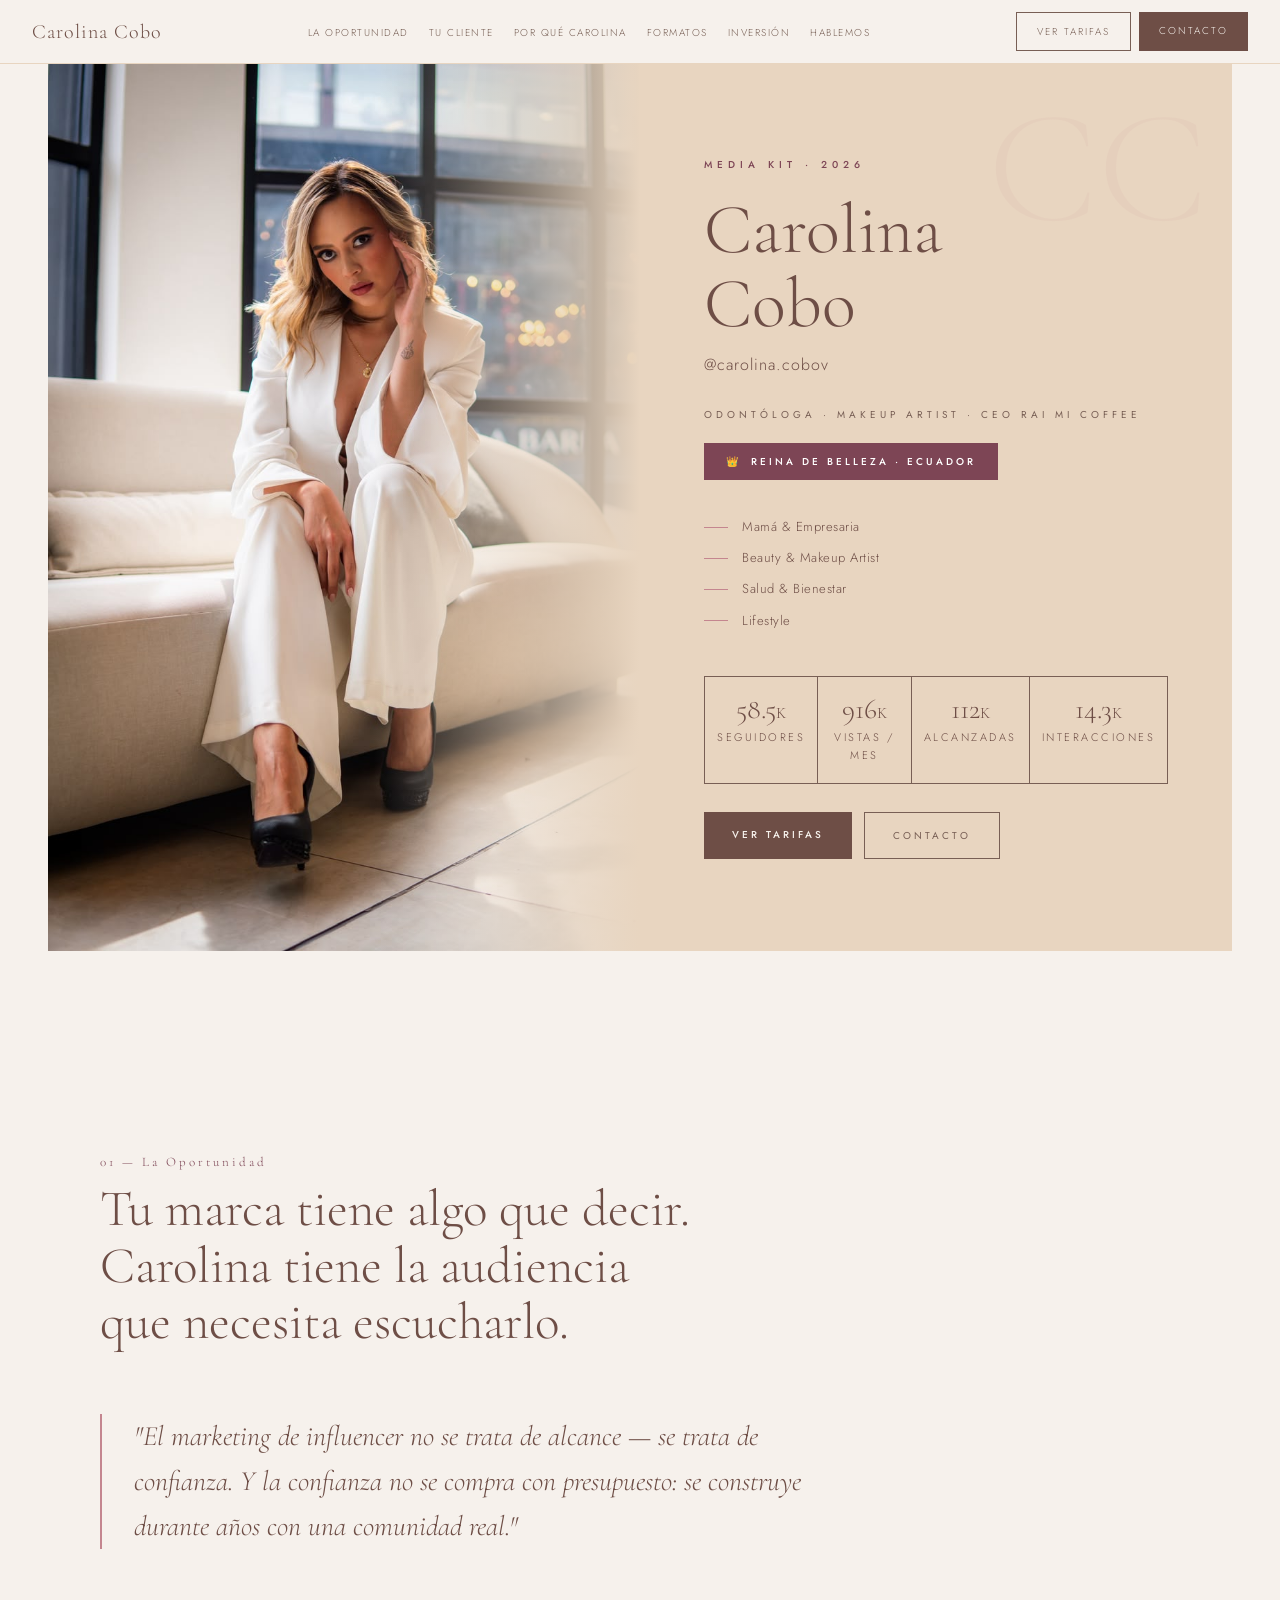
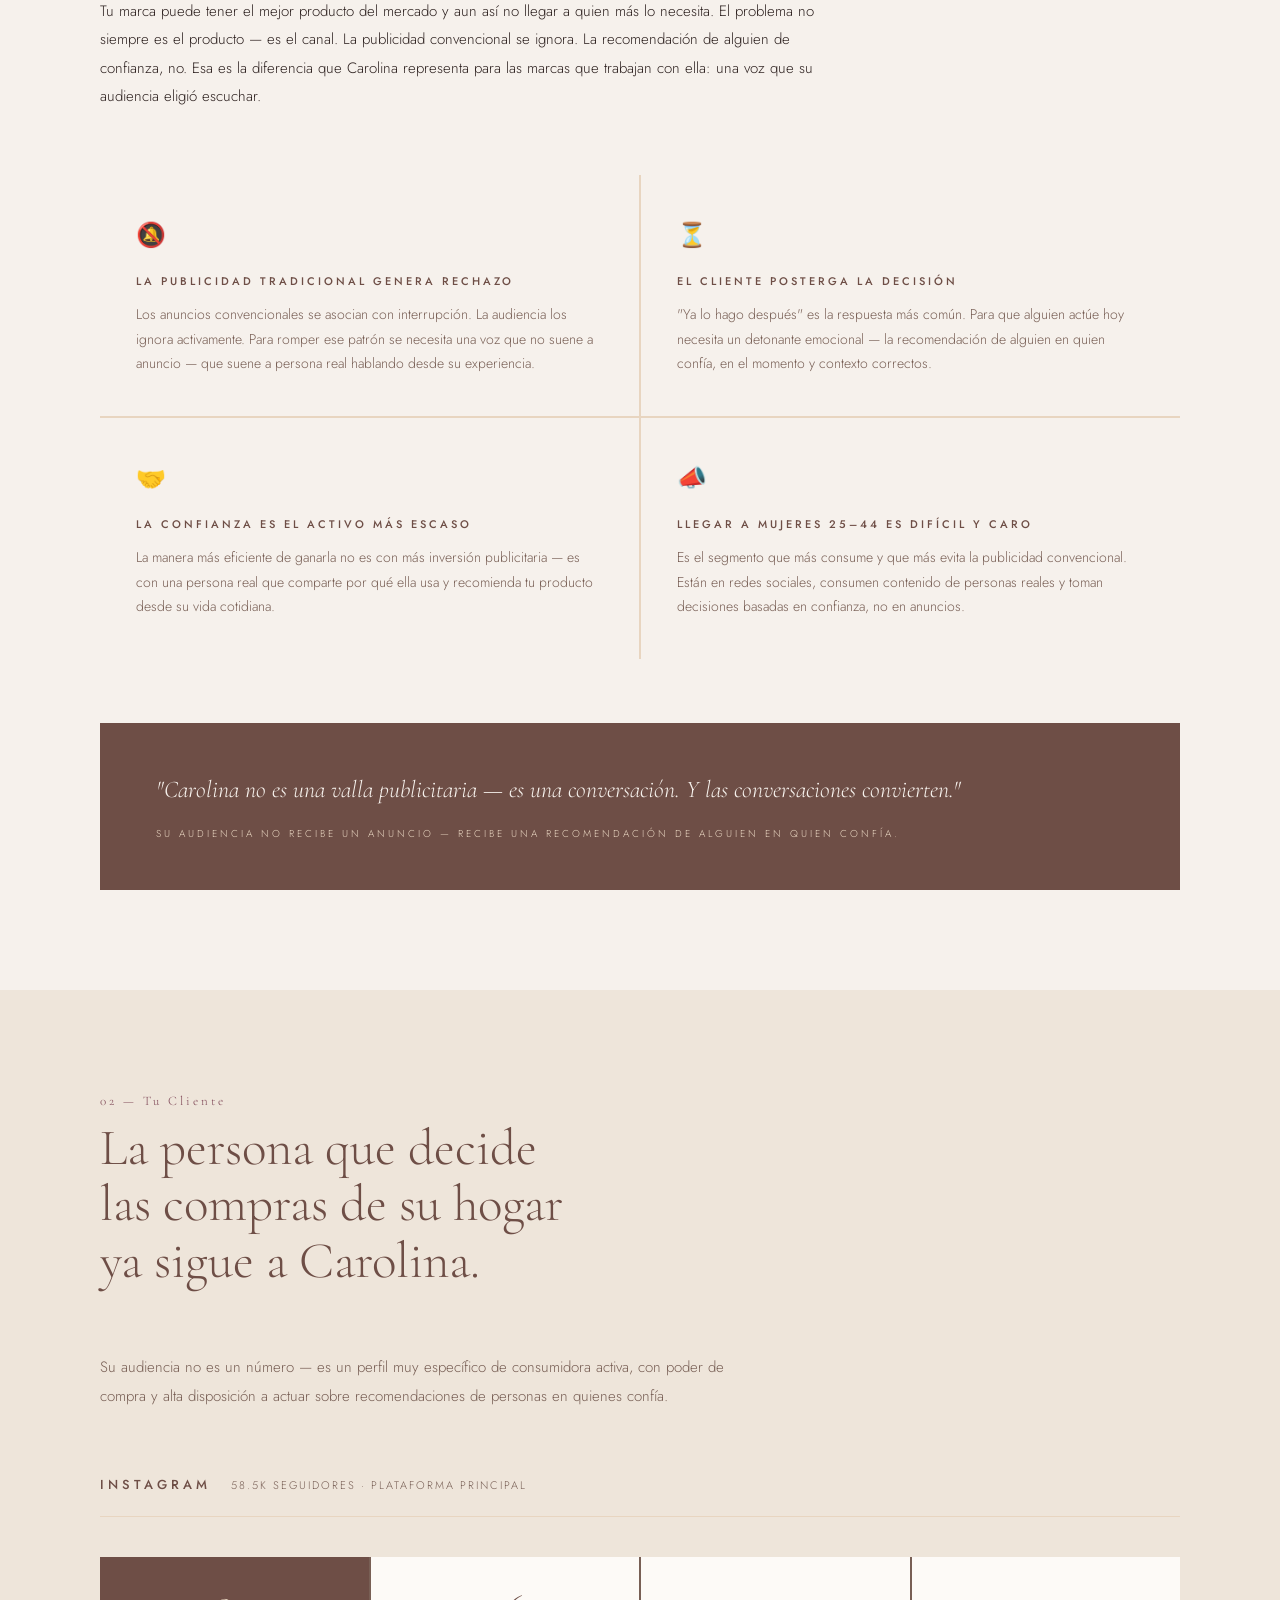
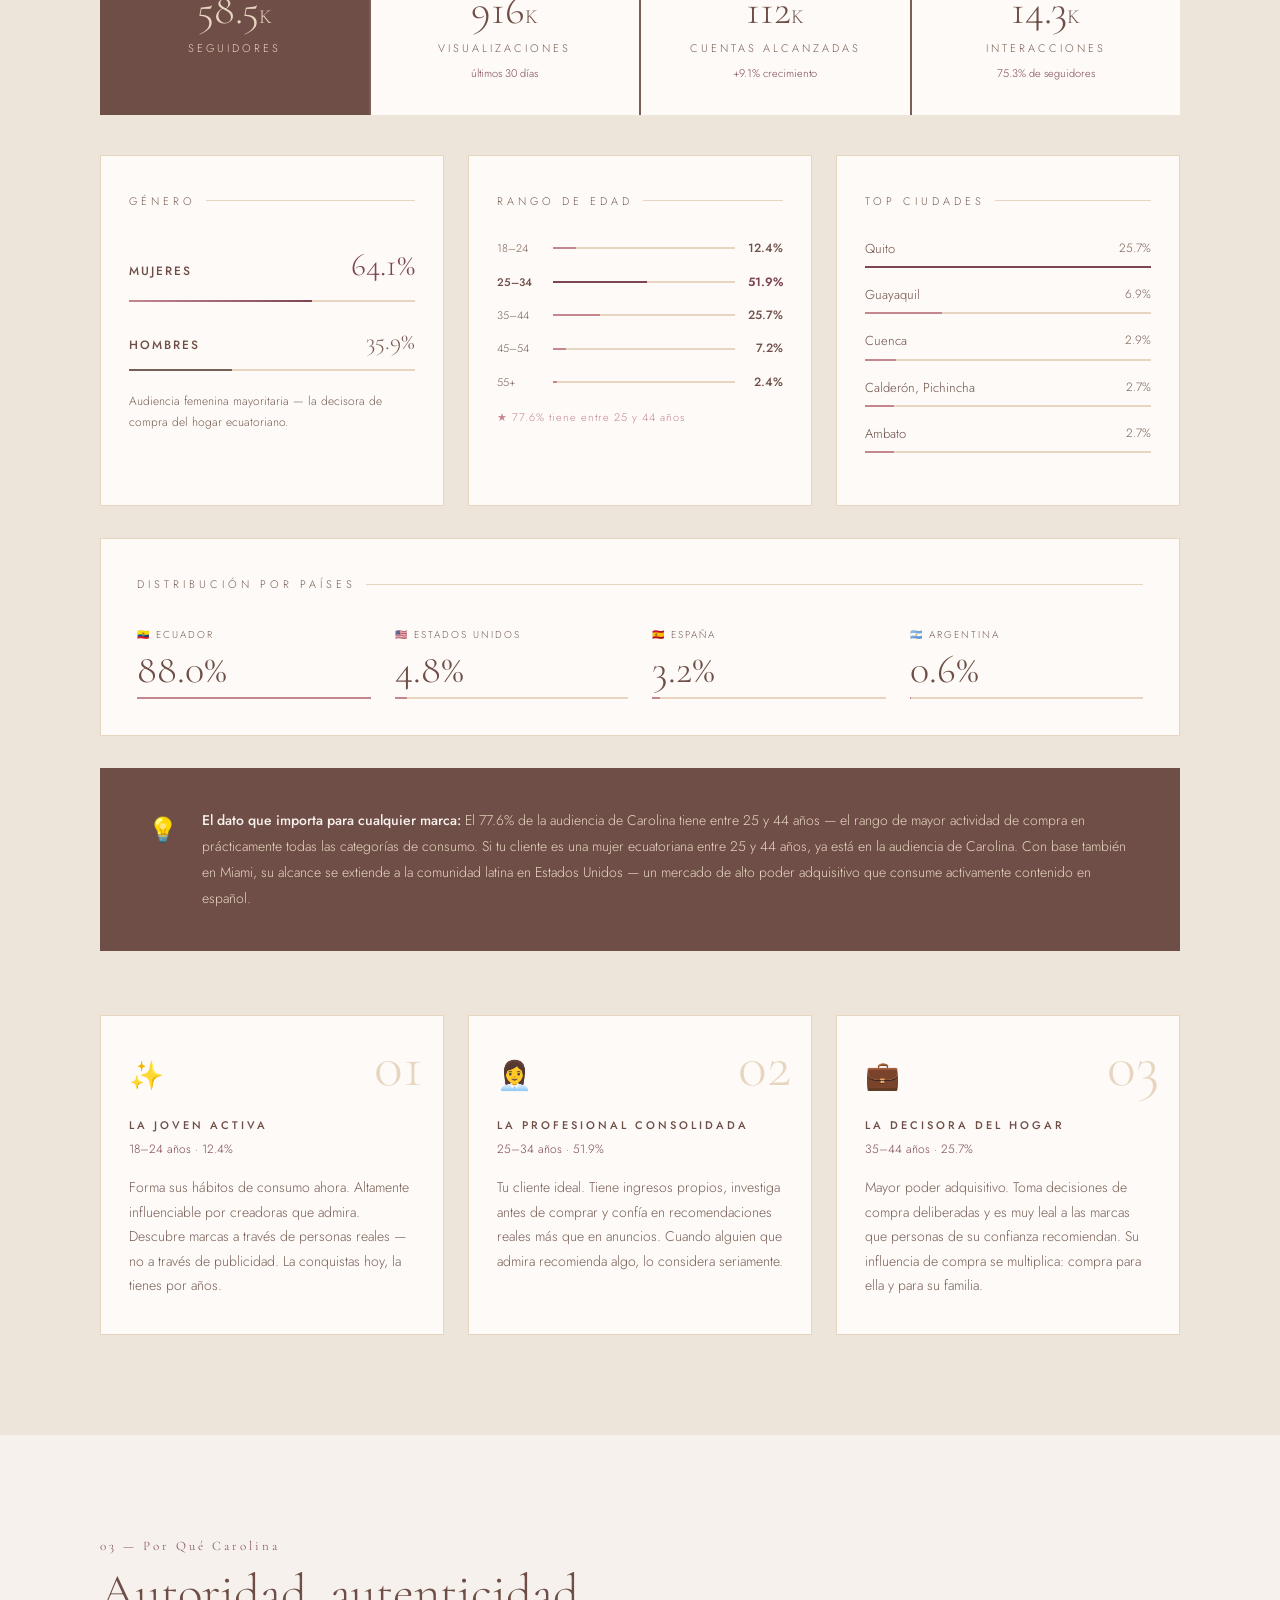
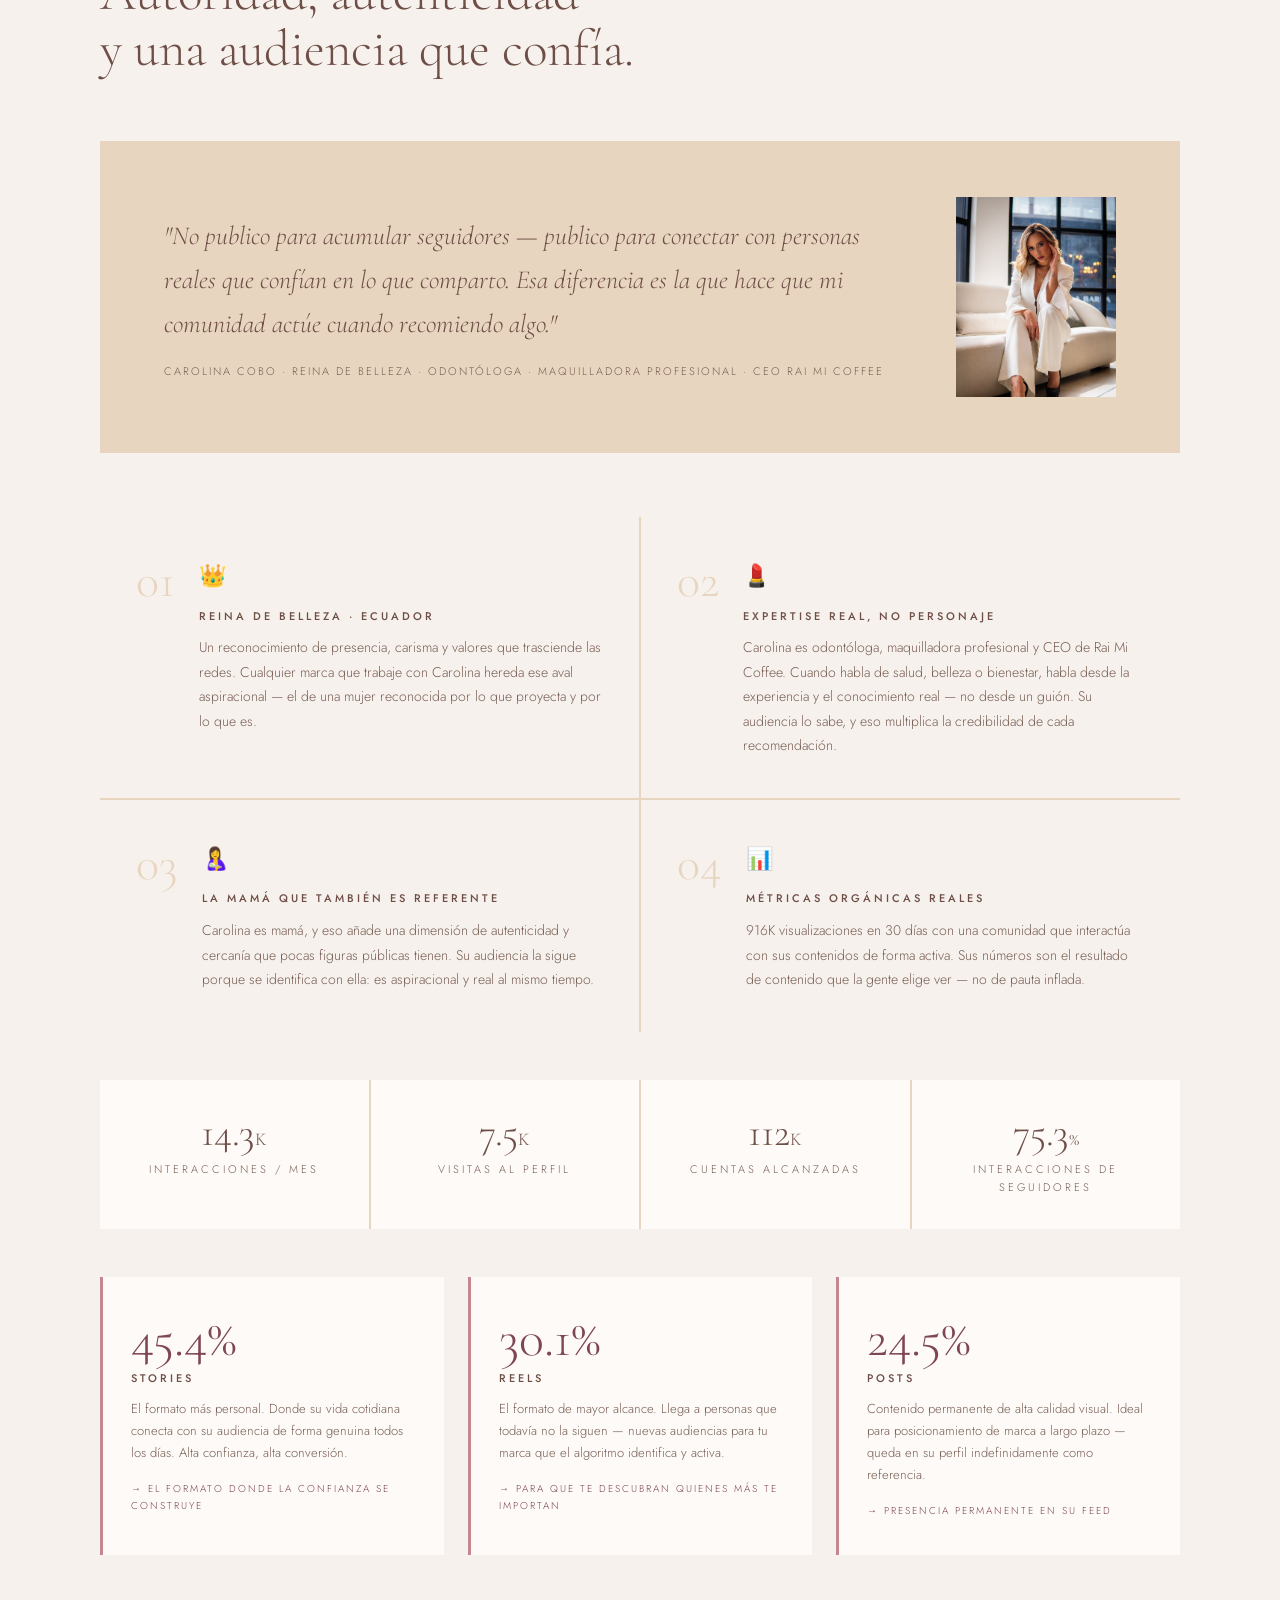
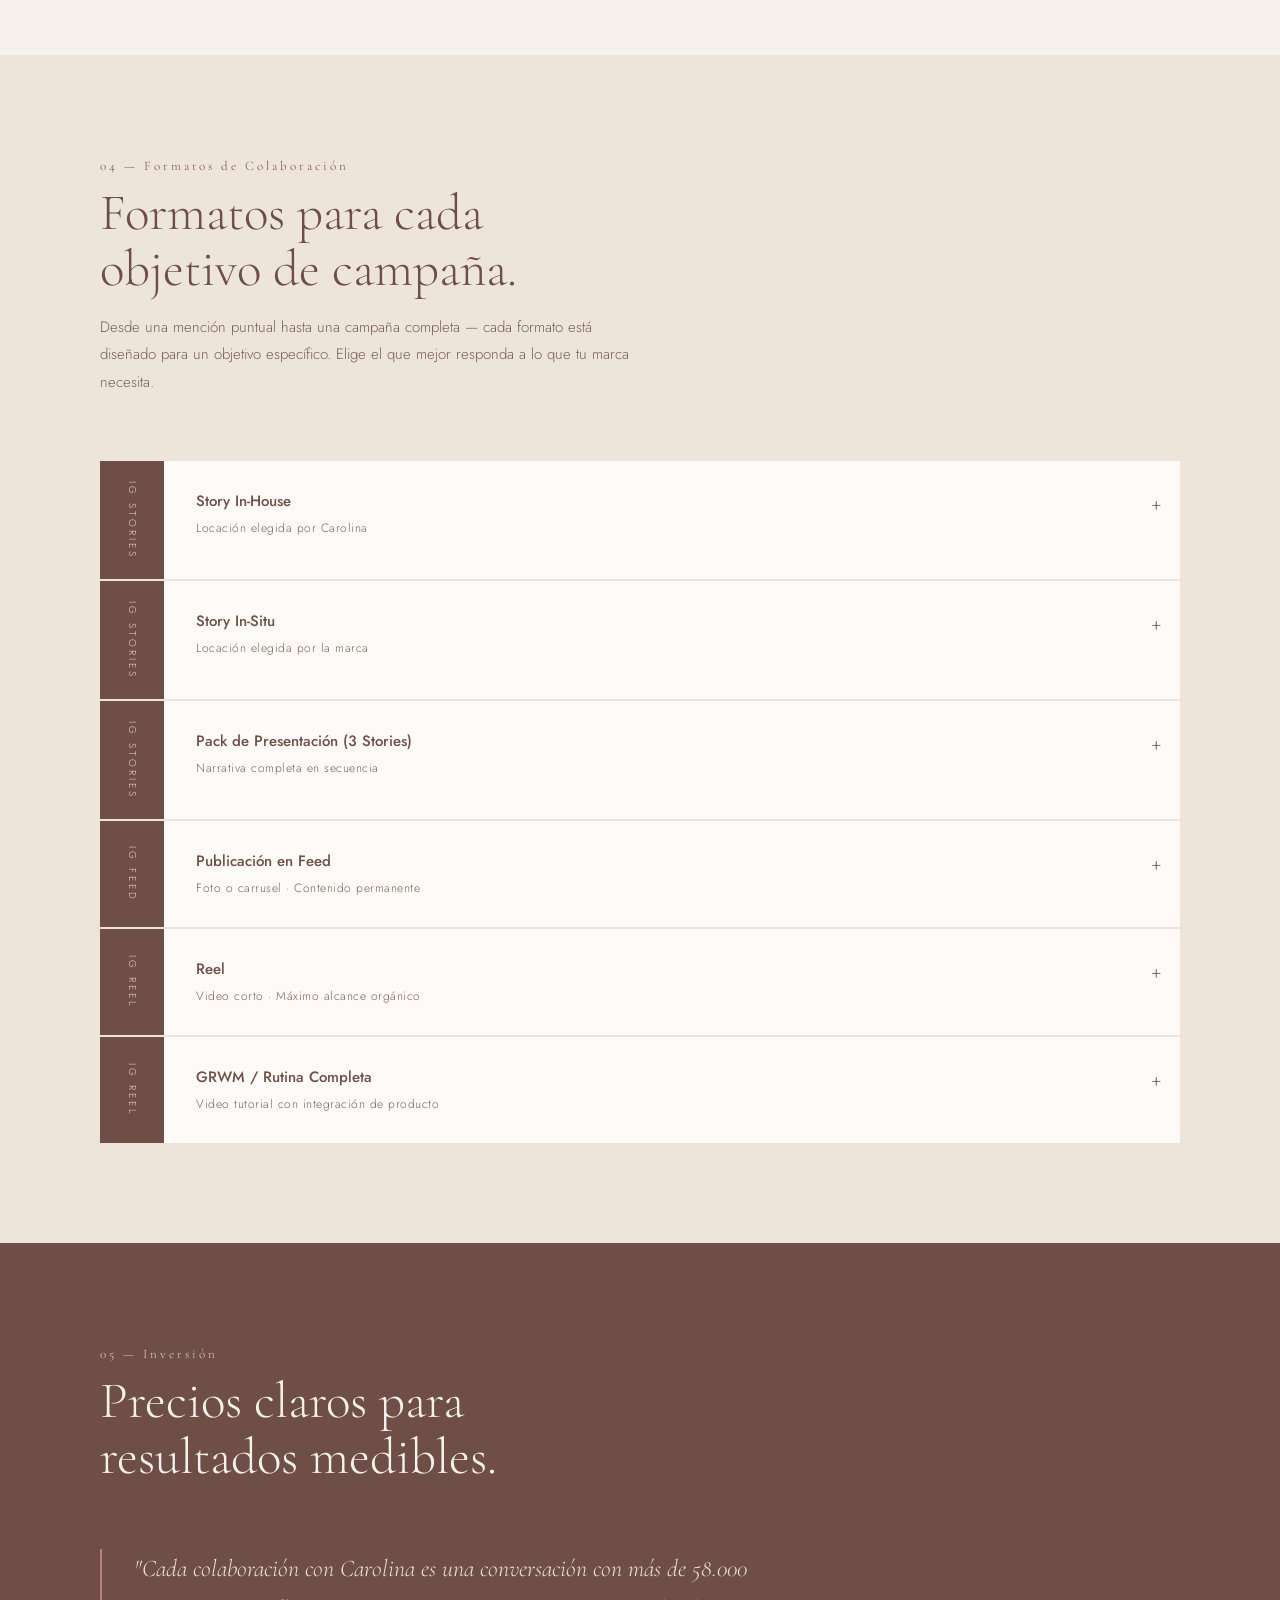
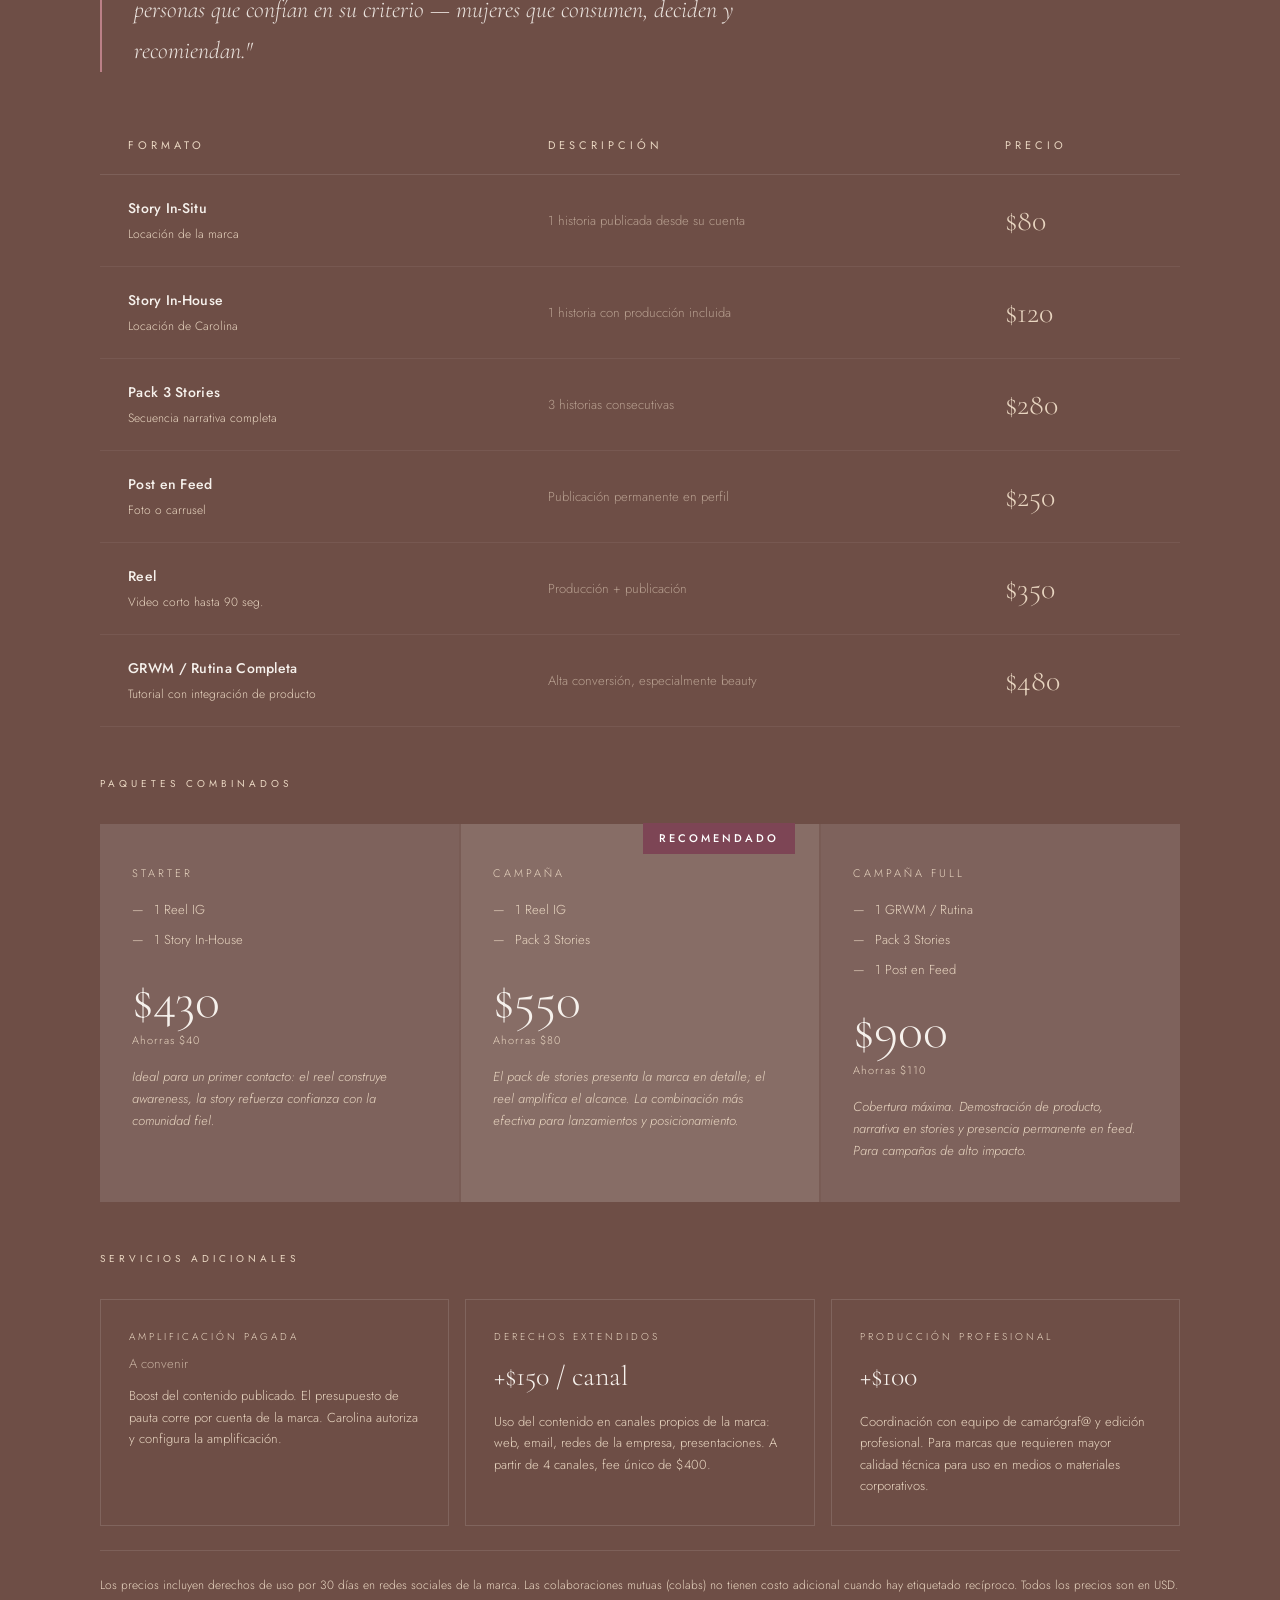
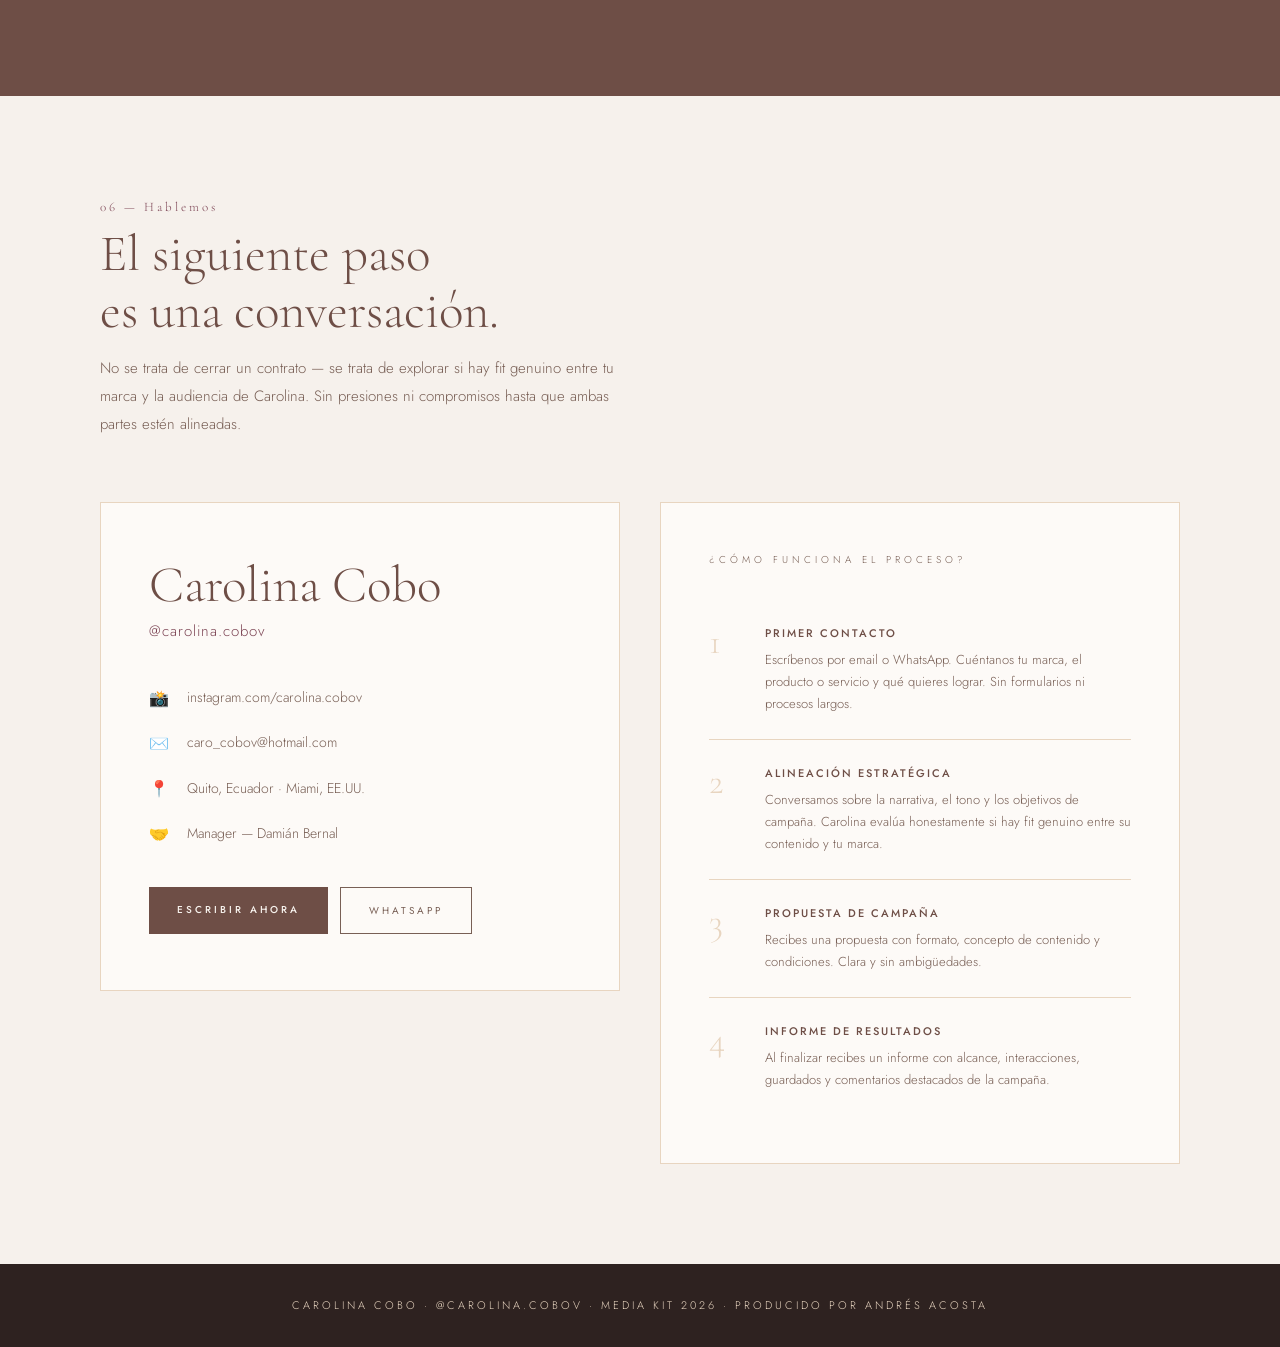
==== commit dbb473b1: "up" ====
--- a/index.html
+++ b/index.html
@@ -4,6 +4,10 @@
 <meta charset="UTF-8">
 <meta name="viewport" content="width=device-width, initial-scale=1.0">
 <title>Media Kit 2026 — Carolina Cobo · Propuesta de Colaboración</title>
+<meta property="og:image" content="/images/carolina-og.jpg">
+<meta property="og:image:alt" content="Carolina Cobo">
+<meta name="twitter:card" content="summary_large_image">
+<meta name="twitter:image" content="images/carolina-og.jpg">
 <link rel="icon" type="image/svg+xml" href="favicon.svg">
 <link rel="preconnect" href="https://fonts.googleapis.com">
 <link rel="preconnect" href="https://fonts.gstatic.com" crossorigin>
@@ -45,11 +49,12 @@
     <p class="hero-tag">Media Kit · 2026</p>
     <h1 class="serif hero-name">Carolina<br>Cobo</h1>
     <p class="hero-handle">@carolina.cobov</p>
-    <div class="hero-badge"><span>👑</span> MRS. Ecuador Universo 2023</div>
+    <p class="eyebrow" style="margin-bottom:20px">Odontóloga · Makeup Artist · CEO Rai Mi Coffee</p>
+    <div class="hero-badge"><span>👑</span> Reina de Belleza · Ecuador</div>
     <div class="hero-pillars">
       <div class="hero-pillar">Mamá &amp; Empresaria</div>
       <div class="hero-pillar">Beauty &amp; Makeup Artist</div>
-      <div class="hero-pillar">Fitness &amp; Bienestar</div>
+      <div class="hero-pillar">Salud &amp; Bienestar</div>
       <div class="hero-pillar">Lifestyle</div>
     </div>
     <div class="hero-stats">
@@ -205,7 +210,7 @@
 
       <div class="insight-box">
         <span class="insight-icon">💡</span>
-        <p class="insight-text"><strong>El dato que importa para cualquier marca:</strong> El 77.6% de la audiencia de Carolina tiene entre 25 y 44 años — el rango de mayor actividad de compra en prácticamente todas las categorías de consumo. No importa en qué industria opera tu marca: si tu cliente es una mujer ecuatoriana entre 25 y 44 años, ya está en la audiencia de Carolina.</p>
+        <p class="insight-text"><strong>El dato que importa para cualquier marca:</strong> El 77.6% de la audiencia de Carolina tiene entre 25 y 44 años — el rango de mayor actividad de compra en prácticamente todas las categorías de consumo. Si tu cliente es una mujer ecuatoriana entre 25 y 44 años, ya está en la audiencia de Carolina. Con base también en Miami, su alcance se extiende a la comunidad latina en Estados Unidos — un mercado de alto poder adquisitivo que consume activamente contenido en español.</p>
       </div>
     </div>
 
@@ -249,7 +254,7 @@
     <div class="pq-quote-block">
       <div>
         <p class="pq-quote">"No publico para acumular seguidores — publico para conectar con personas reales que confían en lo que comparto. Esa diferencia es la que hace que mi comunidad actúe cuando recomiendo algo."</p>
-        <p class="pq-attr">Carolina Cobo · MRS. Ecuador Universo 2023 · Mamá · Maquilladora Profesional</p>
+        <p class="pq-attr">Carolina Cobo · Reina de Belleza · Odontóloga · Maquilladora Profesional · CEO Rai Mi Coffee</p>
       </div>
       <img src="images/carolina.jpg" class="pq-photo" alt="Carolina Cobo">
     </div>
@@ -259,8 +264,8 @@
         <div class="reason-num">01</div>
         <div>
           <span class="reason-icon">👑</span>
-          <p class="reason-title">MRS. Ecuador Universo 2023</p>
-          <p class="reason-text">Un título de presencia y credibilidad que trasciende las redes. Cualquier marca que trabaje con Carolina hereda automáticamente ese aval aspiracional — y la visibilidad que viene con él.</p>
+          <p class="reason-title">Reina de Belleza · Ecuador</p>
+          <p class="reason-text">Un reconocimiento de presencia, carisma y valores que trasciende las redes. Cualquier marca que trabaje con Carolina hereda ese aval aspiracional — el de una mujer reconocida por lo que proyecta y por lo que es.</p>
         </div>
       </div>
       <div class="reason-card">
@@ -268,7 +273,7 @@
         <div>
           <span class="reason-icon">💄</span>
           <p class="reason-title">Expertise real, no personaje</p>
-          <p class="reason-text">Carolina es maquilladora profesional y empresaria. Cuando habla de beauty, habla desde el conocimiento, no desde el guión. Su audiencia lo sabe — y eso multiplica la credibilidad de cada recomendación.</p>
+          <p class="reason-text">Carolina es odontóloga, maquilladora profesional y CEO de Rai Mi Coffee. Cuando habla de salud, belleza o bienestar, habla desde la experiencia y el conocimiento real — no desde un guión. Su audiencia lo sabe, y eso multiplica la credibilidad de cada recomendación.</p>
         </div>
       </div>
       <div class="reason-card">
@@ -557,20 +562,23 @@
             <span class="contact-item-icon">📸</span>
             <span>instagram.com/carolina.cobov</span>
           </a>
-          <a href="mailto:contacto@carolinacobo.com" class="contact-item">
+          <a href="mailto:caro_cobov@hotmail.com" class="contact-item">
             <span class="contact-item-icon">✉️</span>
-            <span>contacto@carolinacobo.com</span>
-          </a>
-          <a href="https://wa.me/593999999999" class="contact-item" target="_blank">
-            <span class="contact-item-icon">📱</span>
-            <span>WhatsApp · Manager</span>
+            <span>caro_cobov@hotmail.com</span>
           </a>
           <div class="contact-item">
             <span class="contact-item-icon">📍</span>
-            <span>Quito, Ecuador</span>
-          </div>
-        </div>
-        <a href="mailto:contacto@carolinacobo.com" class="btn-primary" style="display:inline-block">Escribir ahora</a>
+            <span>Quito, Ecuador · Miami, EE.UU.</span>
+          </div>
+          <div class="contact-item">
+            <span class="contact-item-icon">🤝</span>
+            <span>Manager — Damián Bernal</span>
+          </div>
+        </div>
+        <div style="display:flex;gap:12px;flex-wrap:wrap">
+          <a href="mailto:caro_cobov@hotmail.com" class="btn-primary">Escribir ahora</a>
+          <a href="https://wa.me/" class="btn-ghost">WhatsApp</a>
+        </div>
       </div>
 
       <div class="process-card">
--- a/mediakit-general.css
+++ b/mediakit-general.css
@@ -378,6 +378,7 @@
   .nav-mobile-right{display:flex}
   #hero{grid-template-columns:1fr}
   .hero-img{height:70vw;min-height:320px}
+  .hero-img-overlay{background:linear-gradient(to bottom,transparent 78%,var(--champagne) 100%)}
   .hero-copy{padding:56px 32px}
   .hero-stats{grid-template-columns:repeat(4,1fr)}
   section{padding:72px 24px}
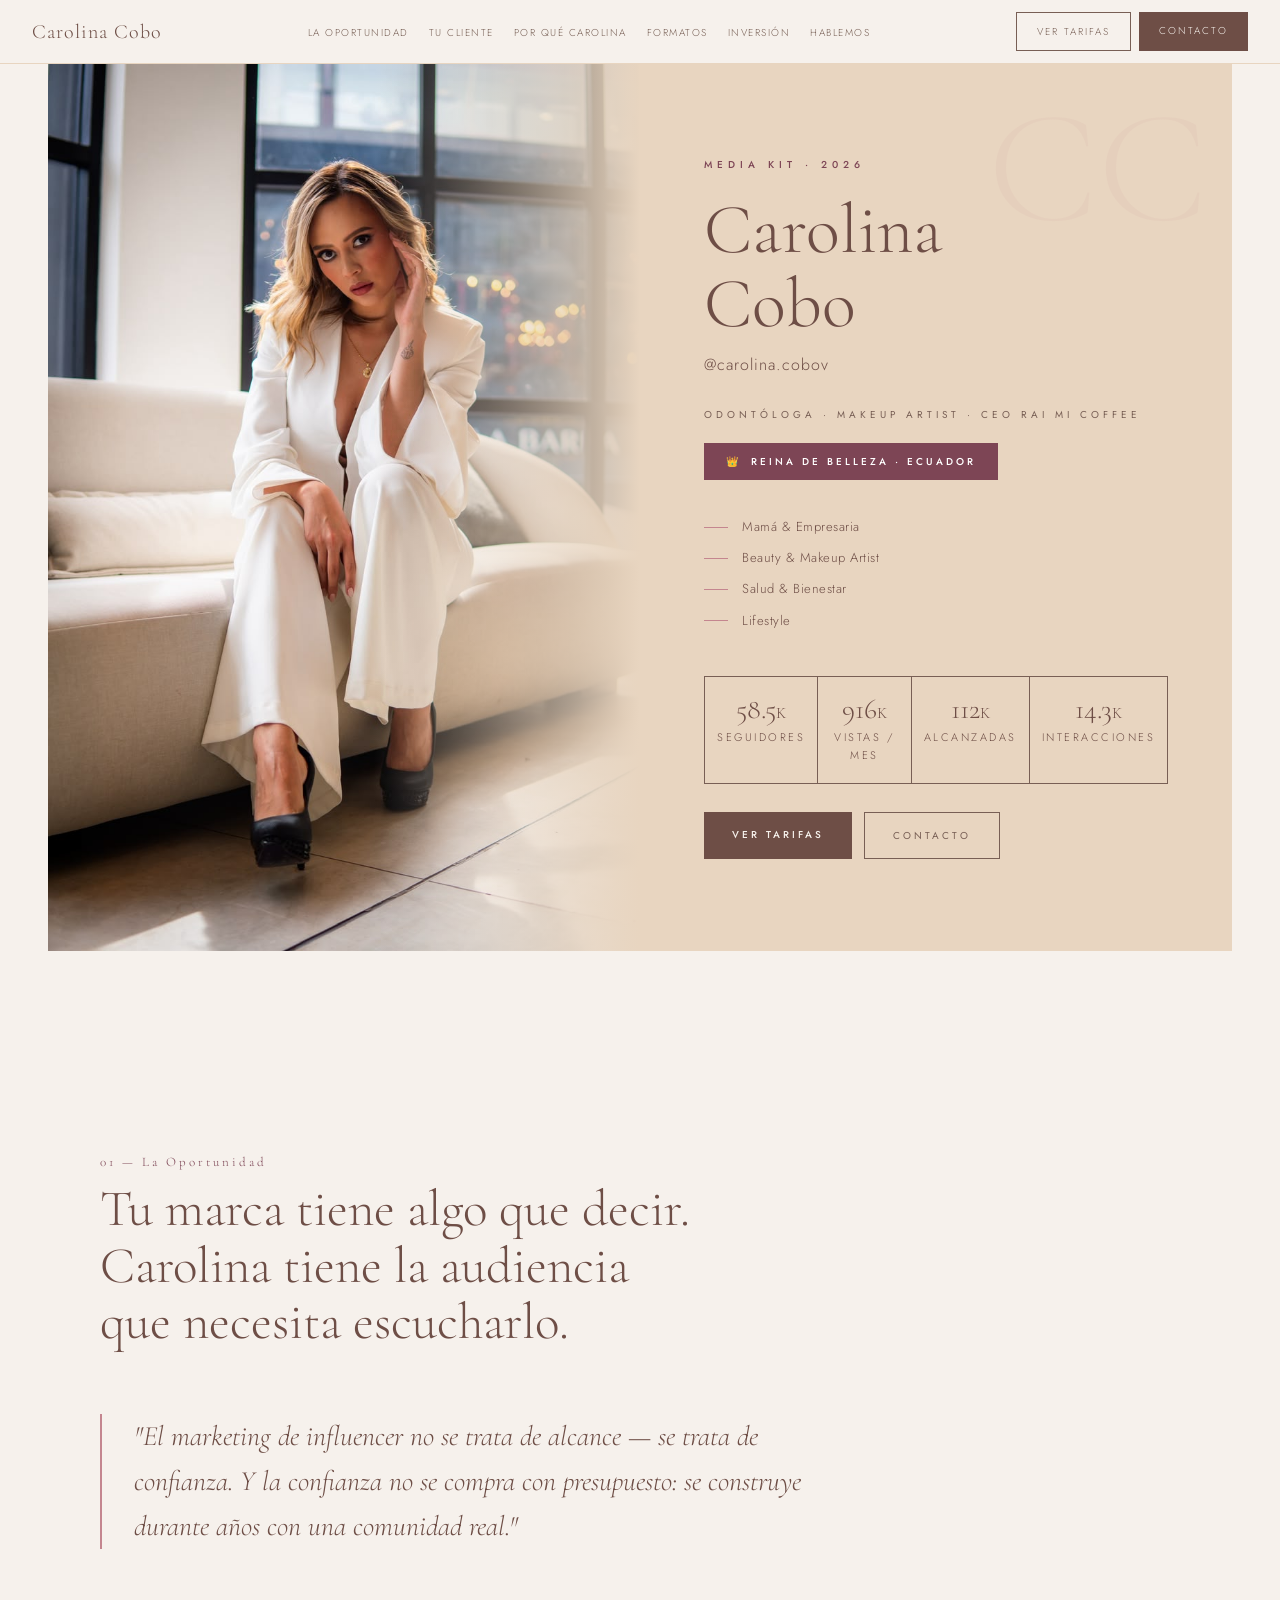
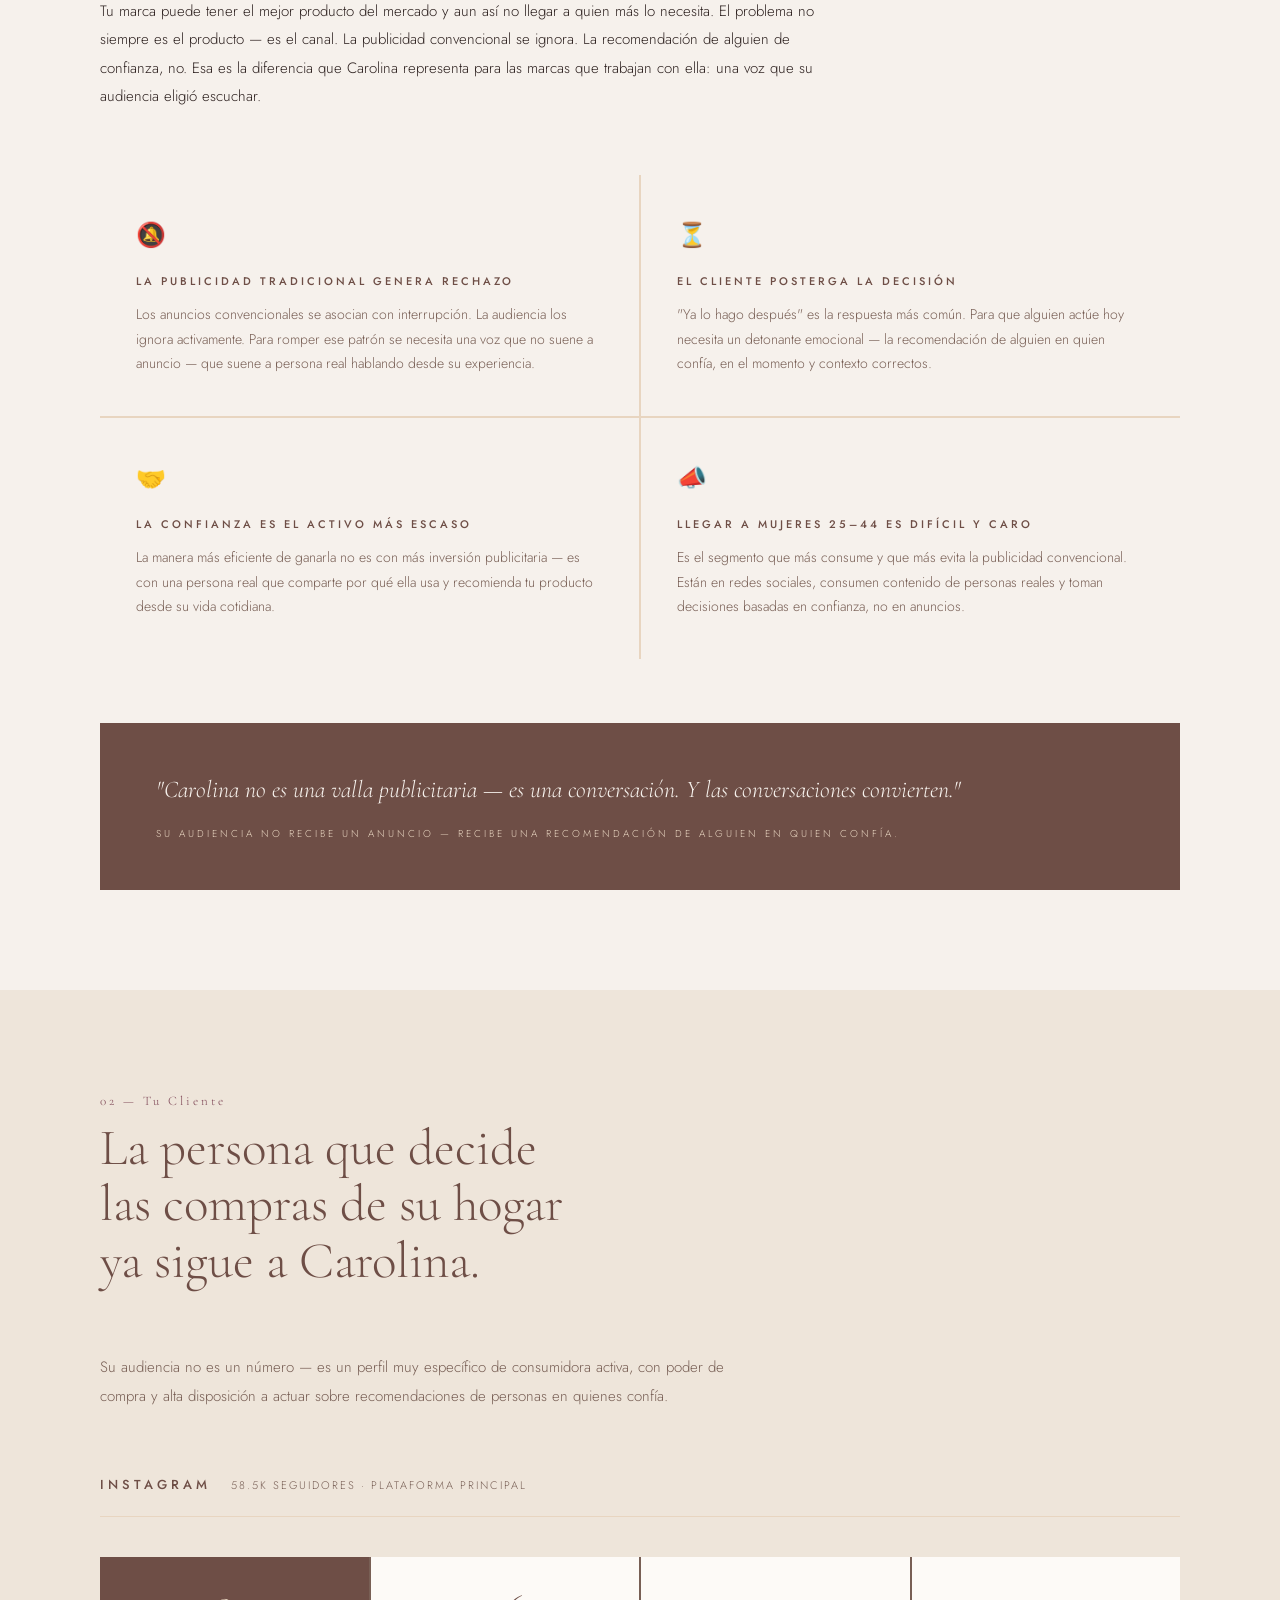
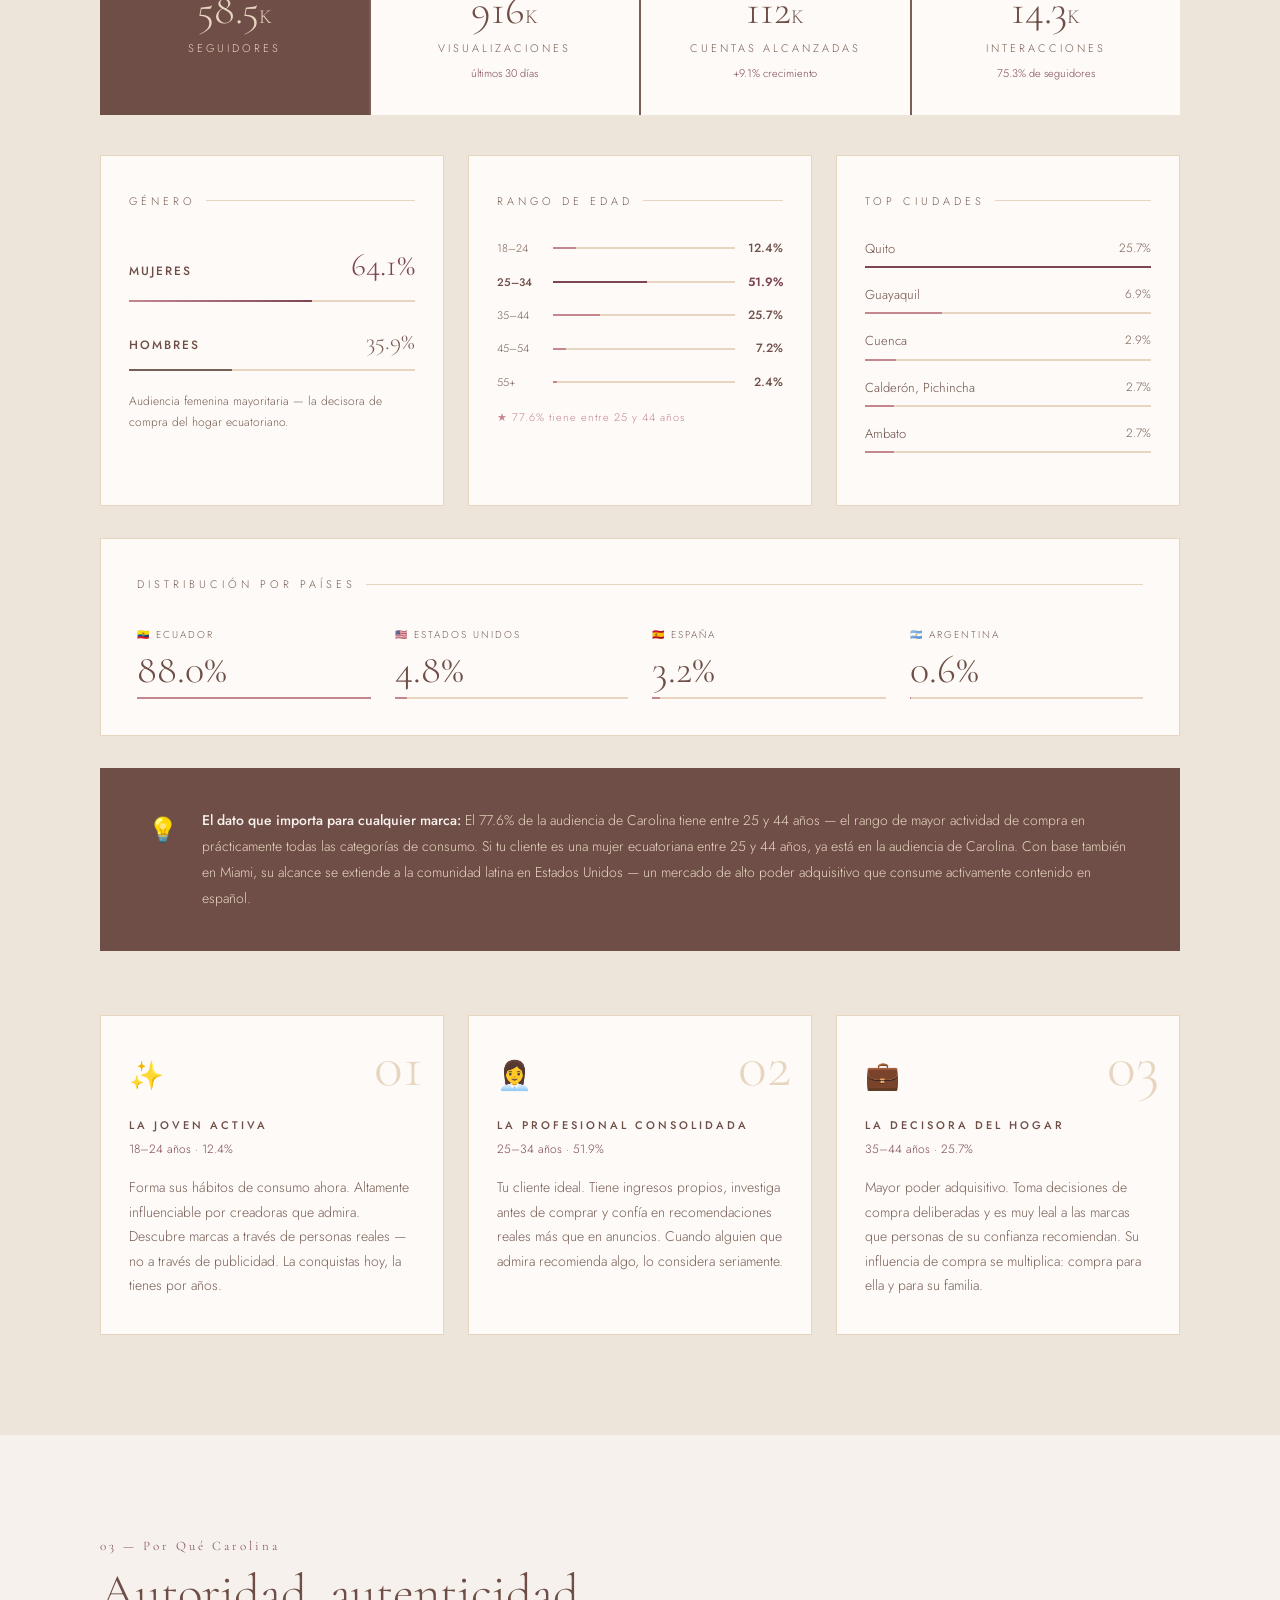
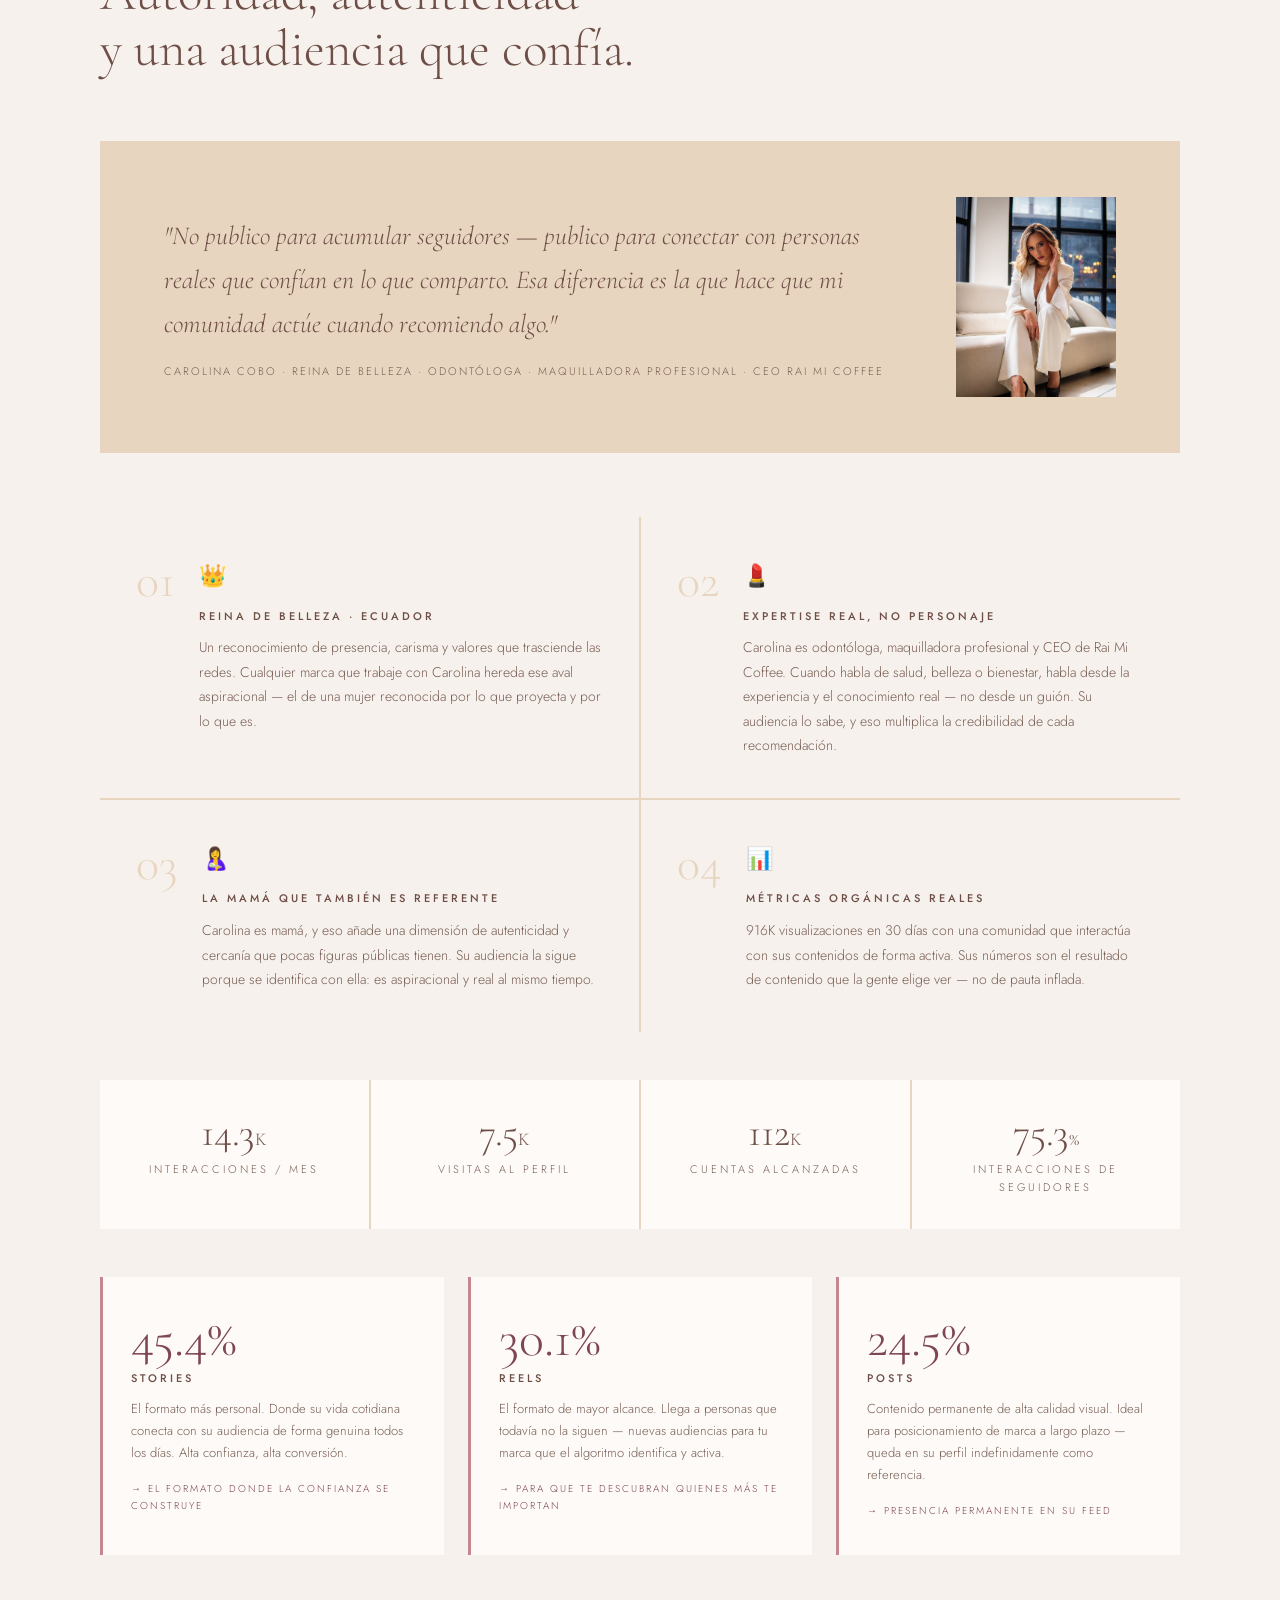
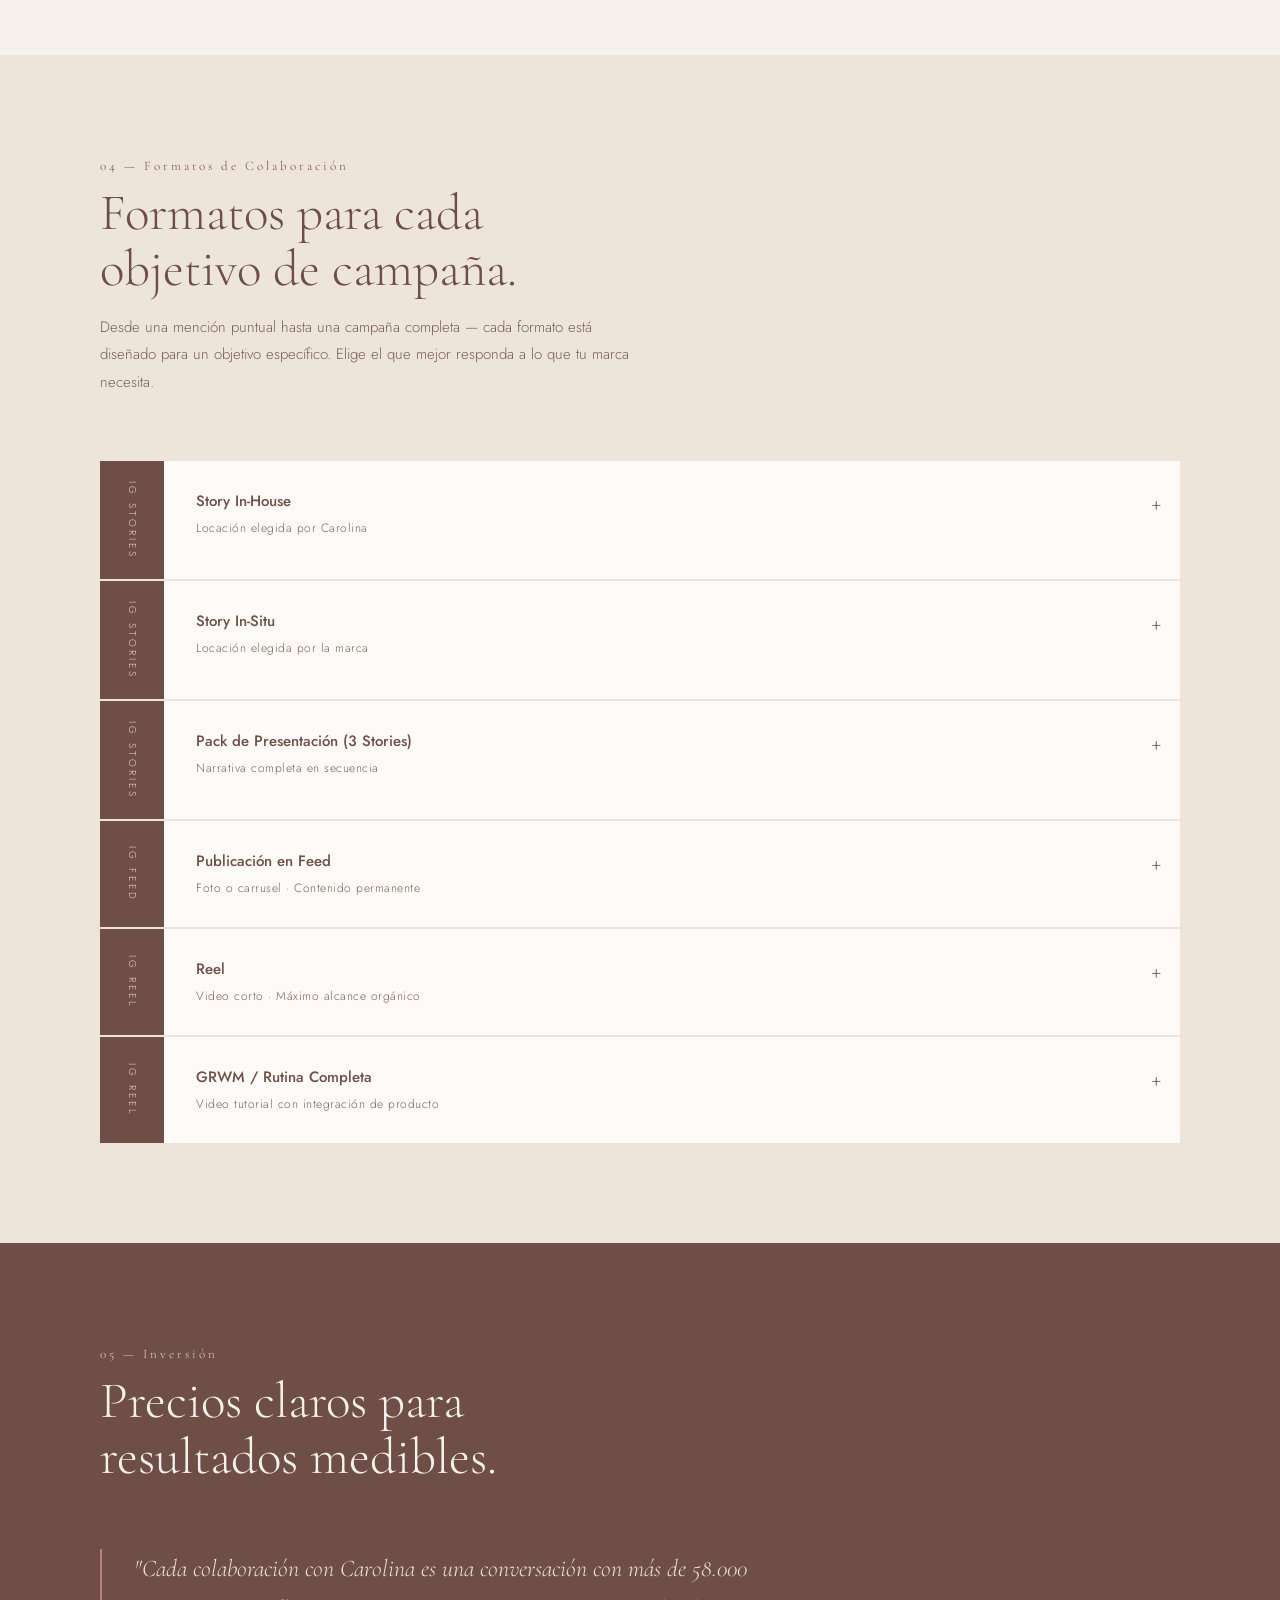
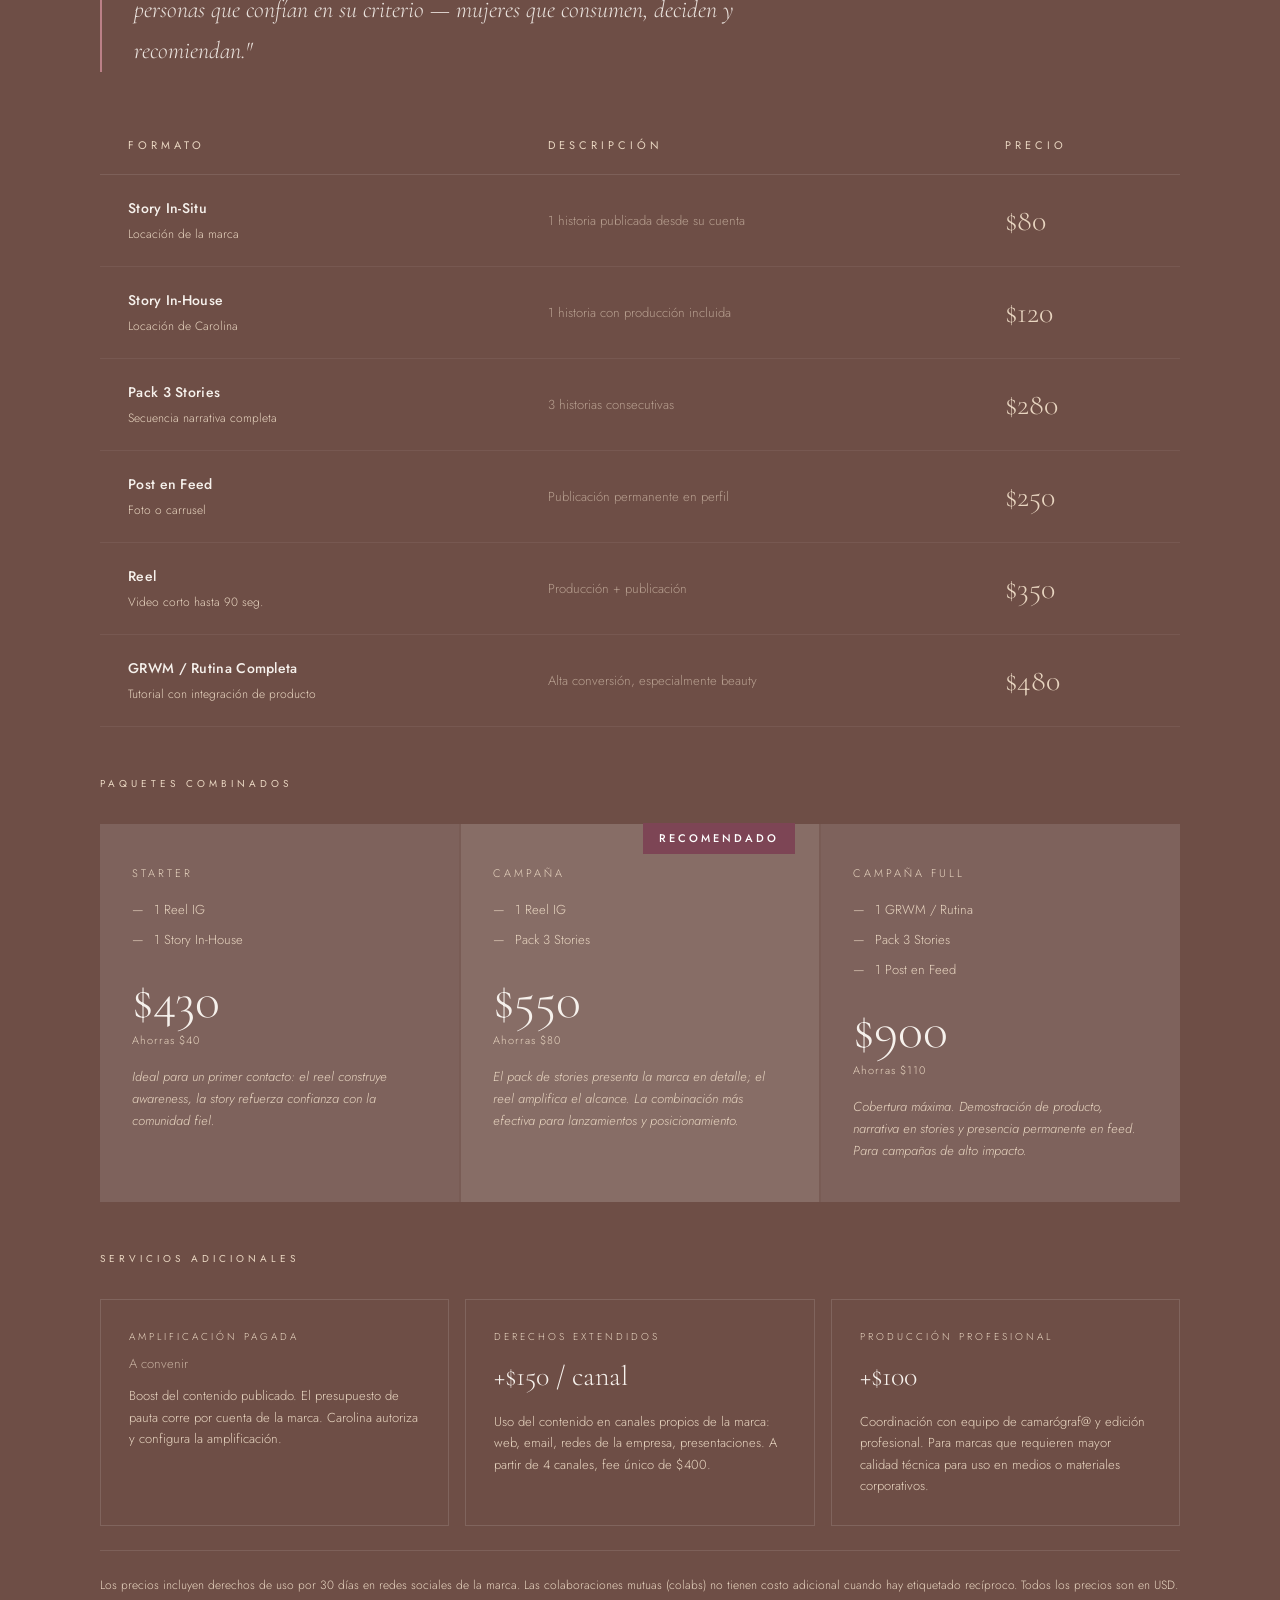
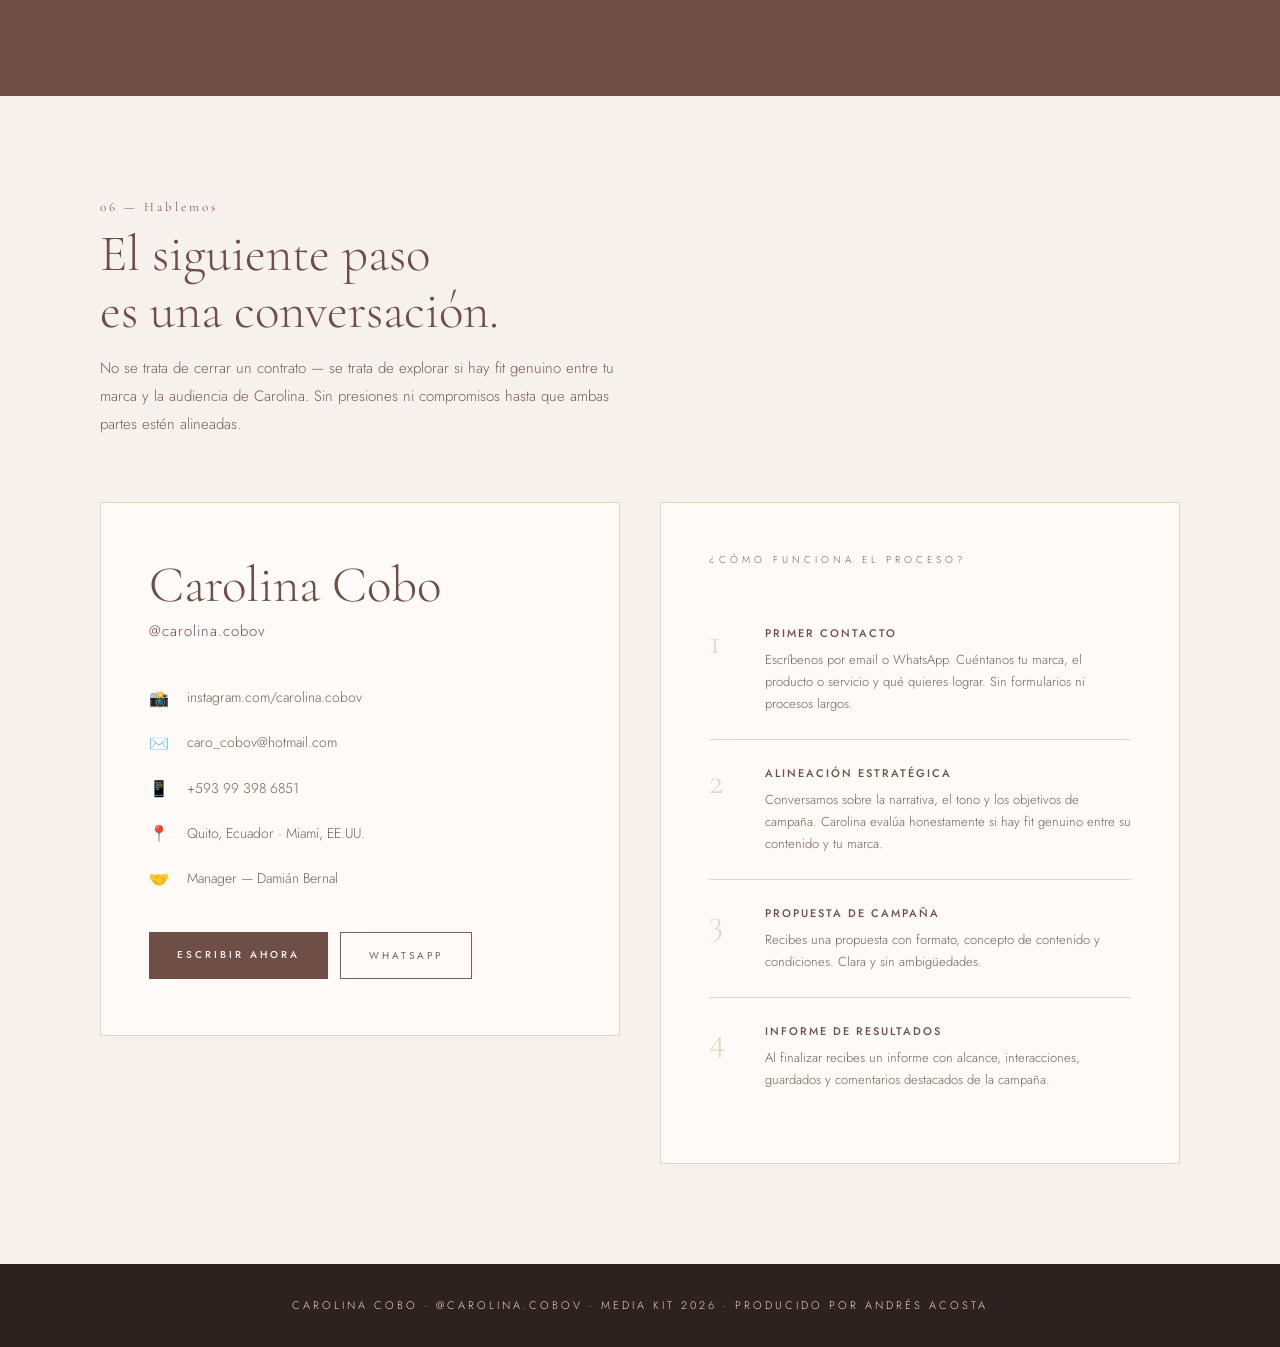
==== commit ea76b81b: "up" ====
--- a/index.html
+++ b/index.html
@@ -566,6 +566,10 @@
             <span class="contact-item-icon">✉️</span>
             <span>caro_cobov@hotmail.com</span>
           </a>
+          <a href="https://wa.me/593993986851" class="contact-item" target="_blank">
+            <span class="contact-item-icon">📱</span>
+            <span>+593 99 398 6851</span>
+          </a>
           <div class="contact-item">
             <span class="contact-item-icon">📍</span>
             <span>Quito, Ecuador · Miami, EE.UU.</span>
@@ -577,7 +581,7 @@
         </div>
         <div style="display:flex;gap:12px;flex-wrap:wrap">
           <a href="mailto:caro_cobov@hotmail.com" class="btn-primary">Escribir ahora</a>
-          <a href="https://wa.me/" class="btn-ghost">WhatsApp</a>
+          <a href="https://wa.me/593993986851" class="btn-ghost" target="_blank">WhatsApp</a>
         </div>
       </div>
 
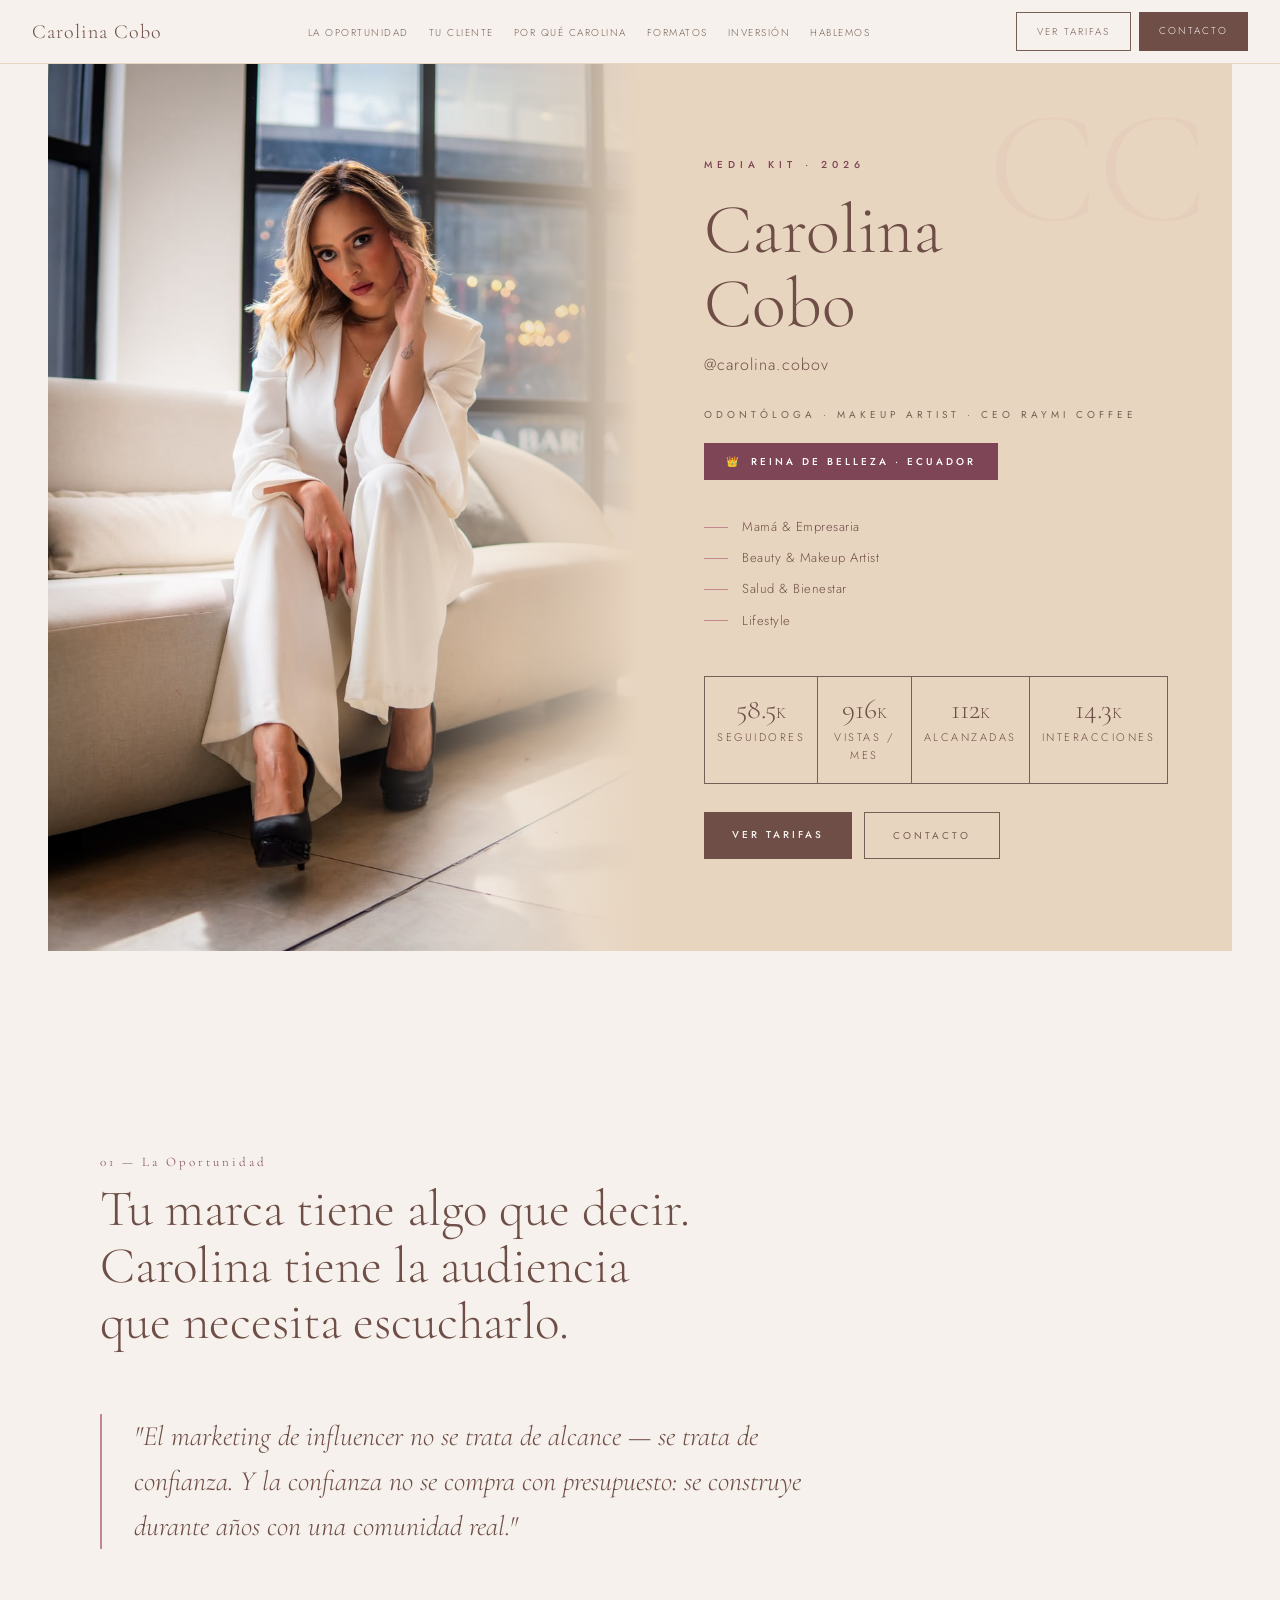
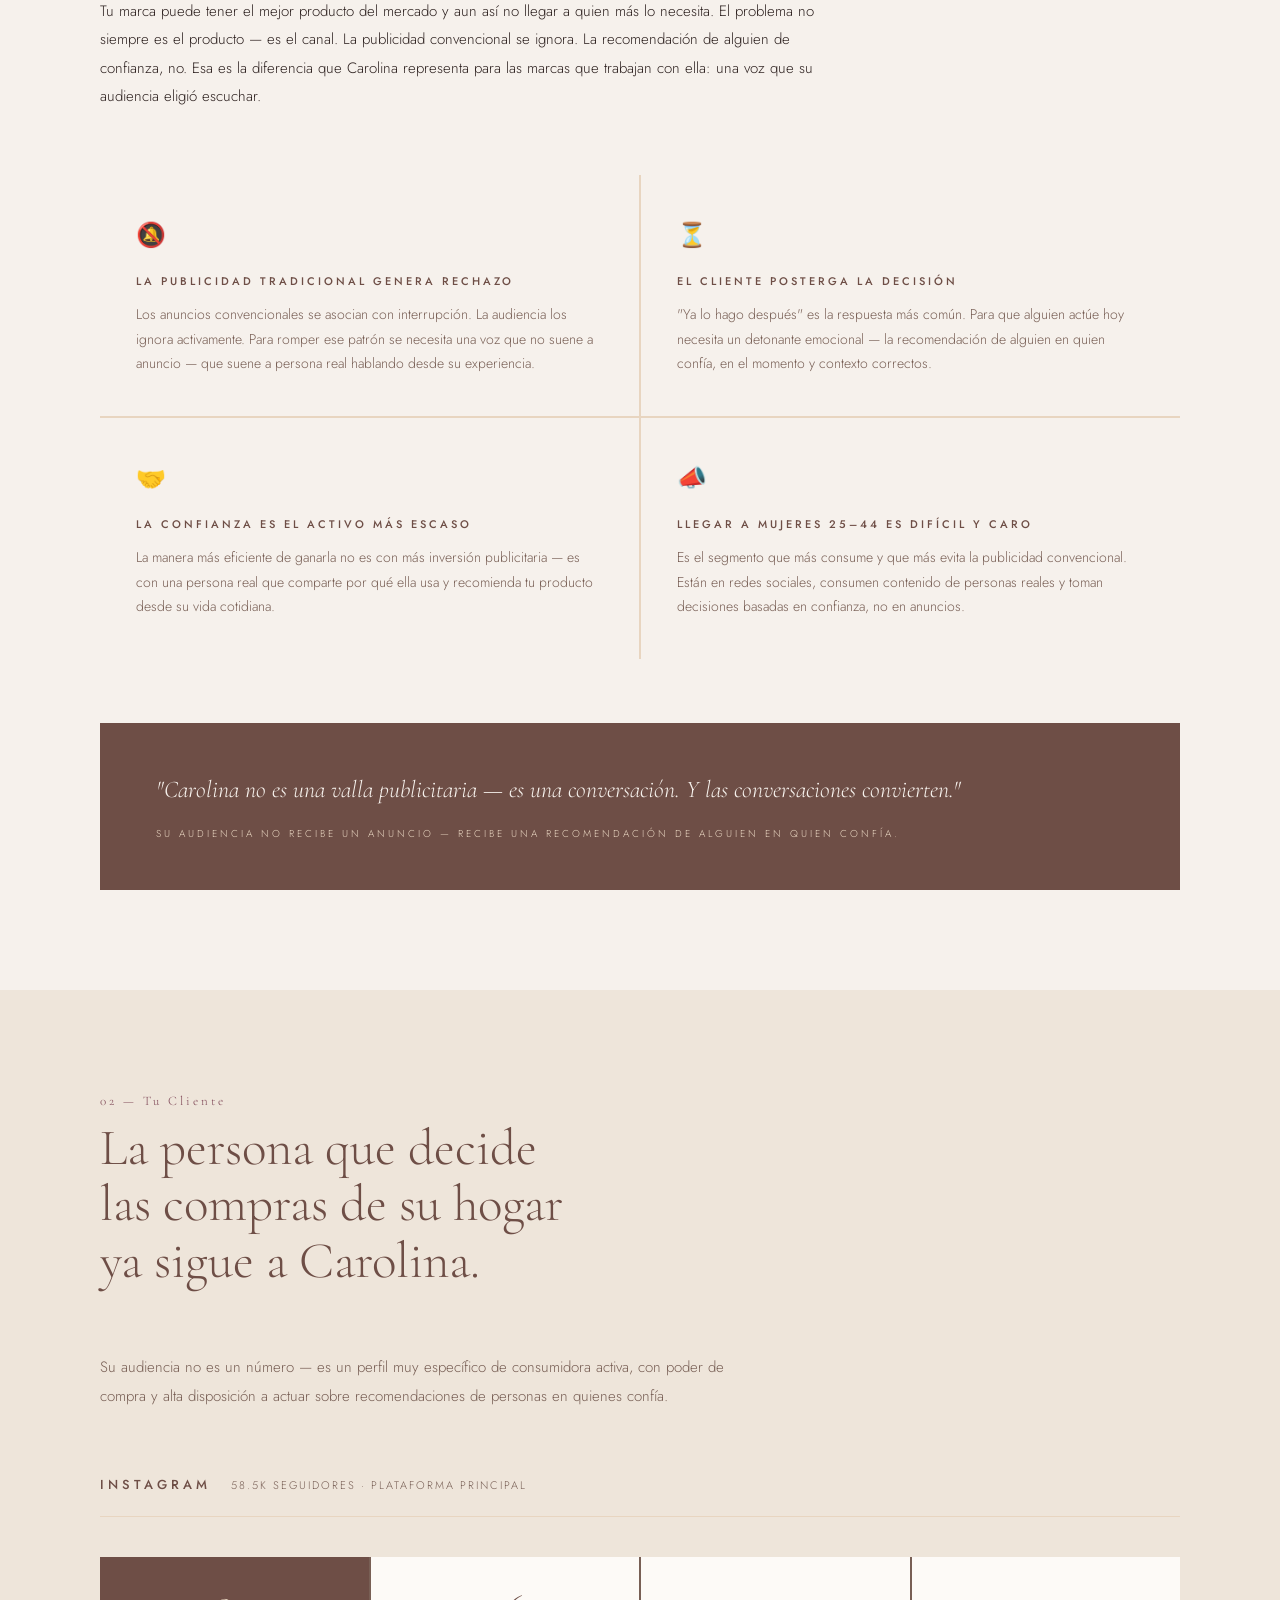
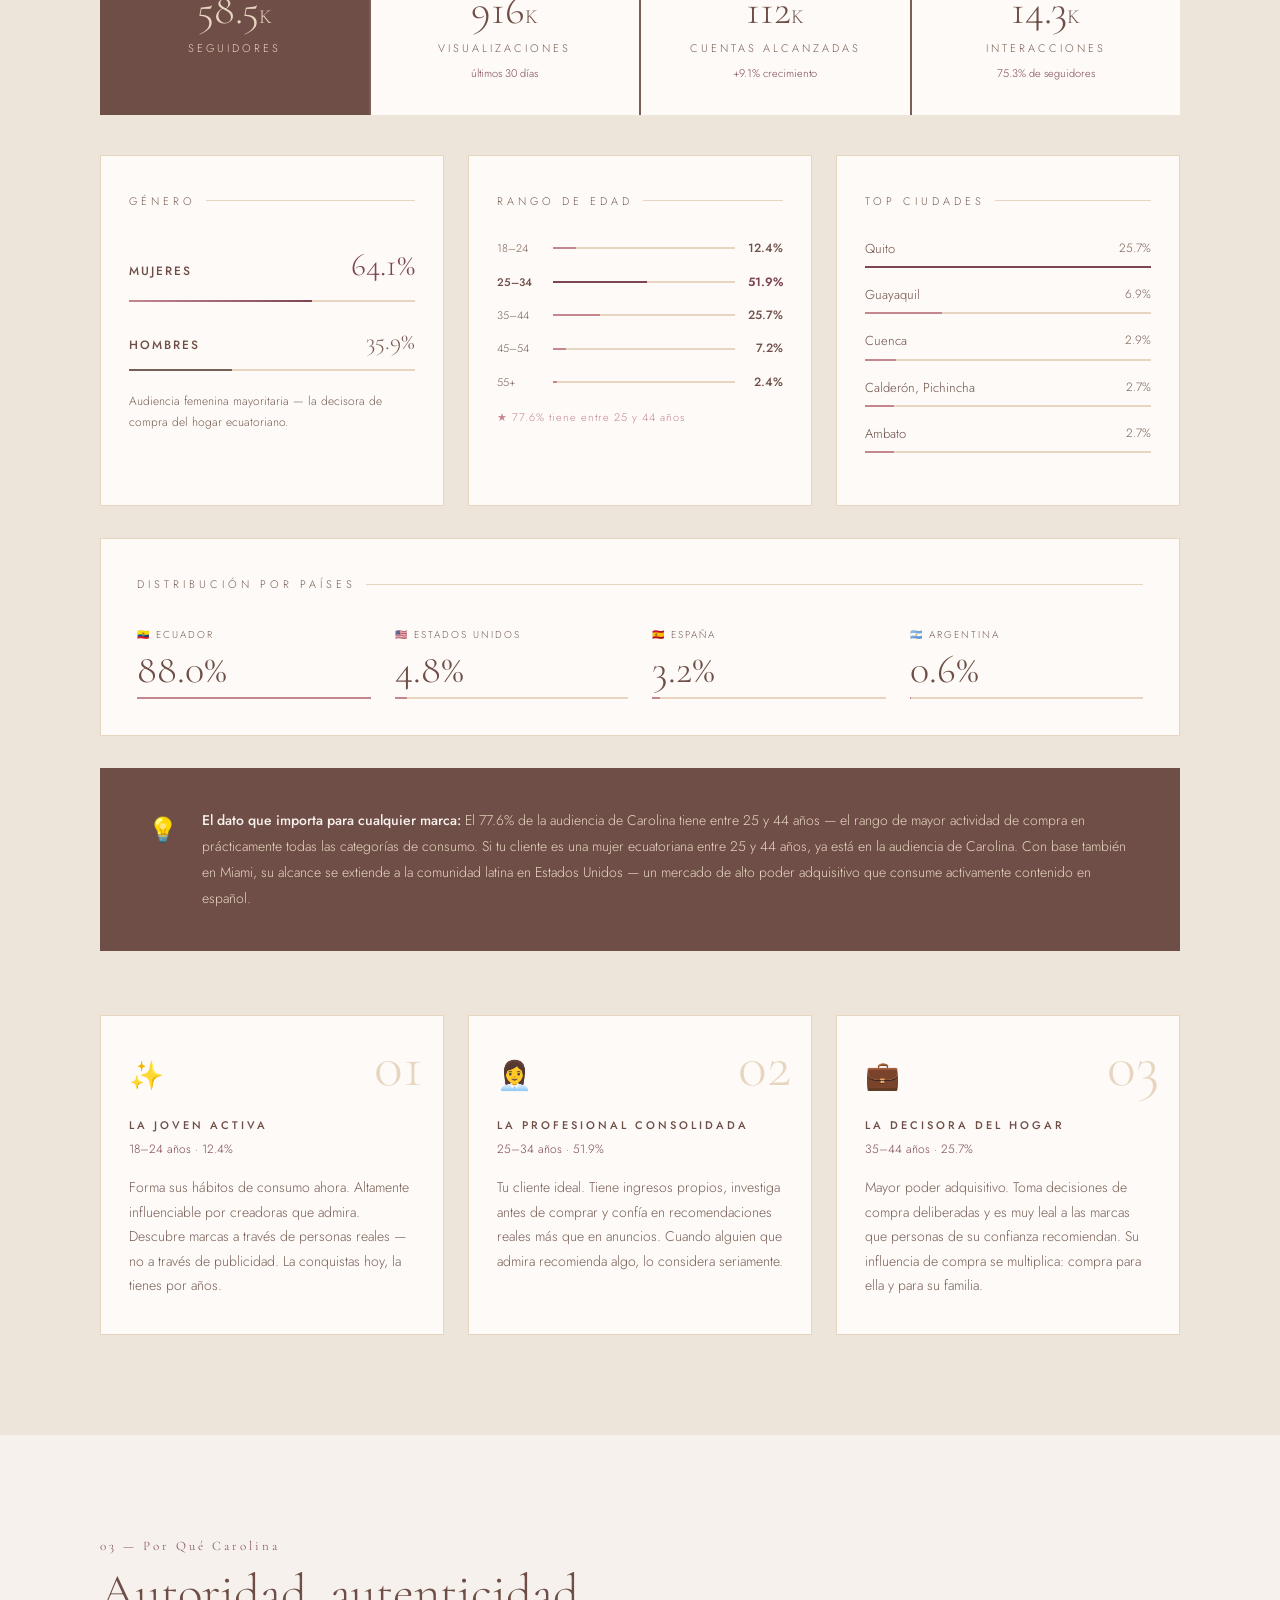
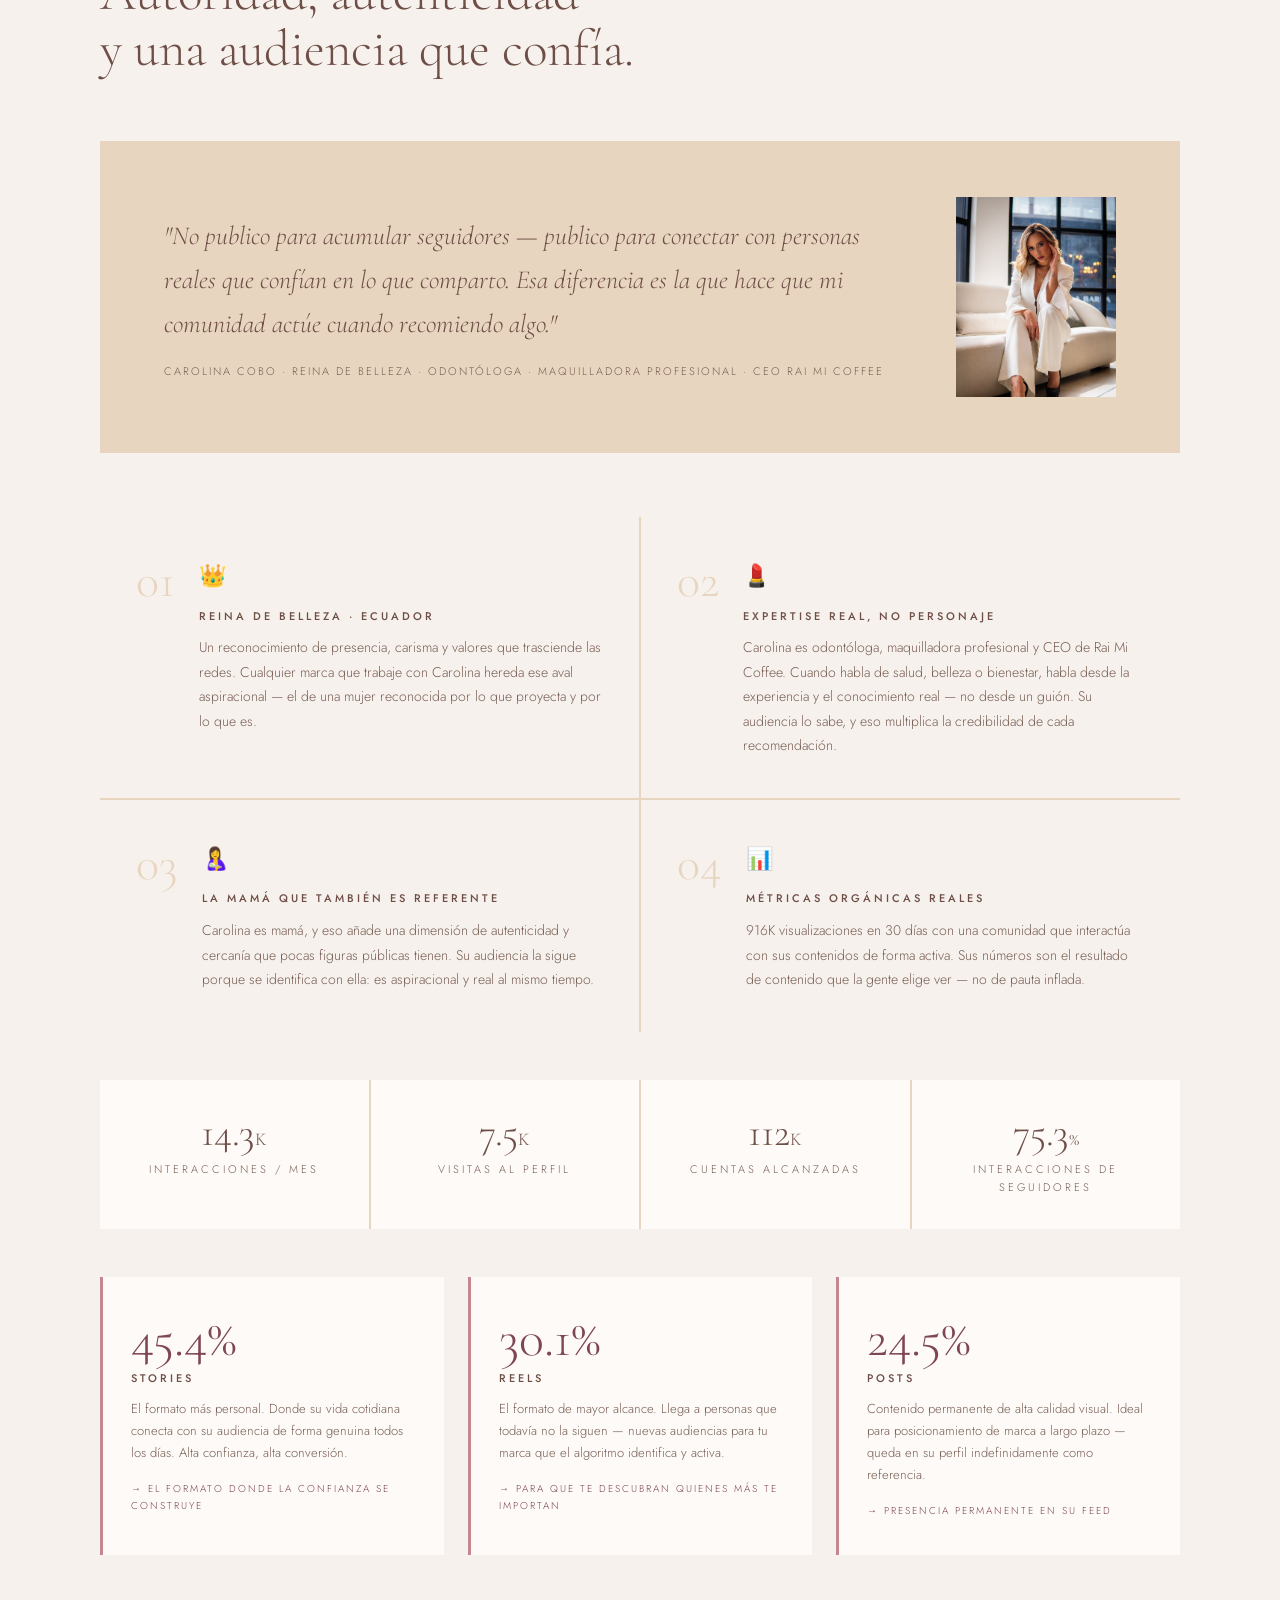
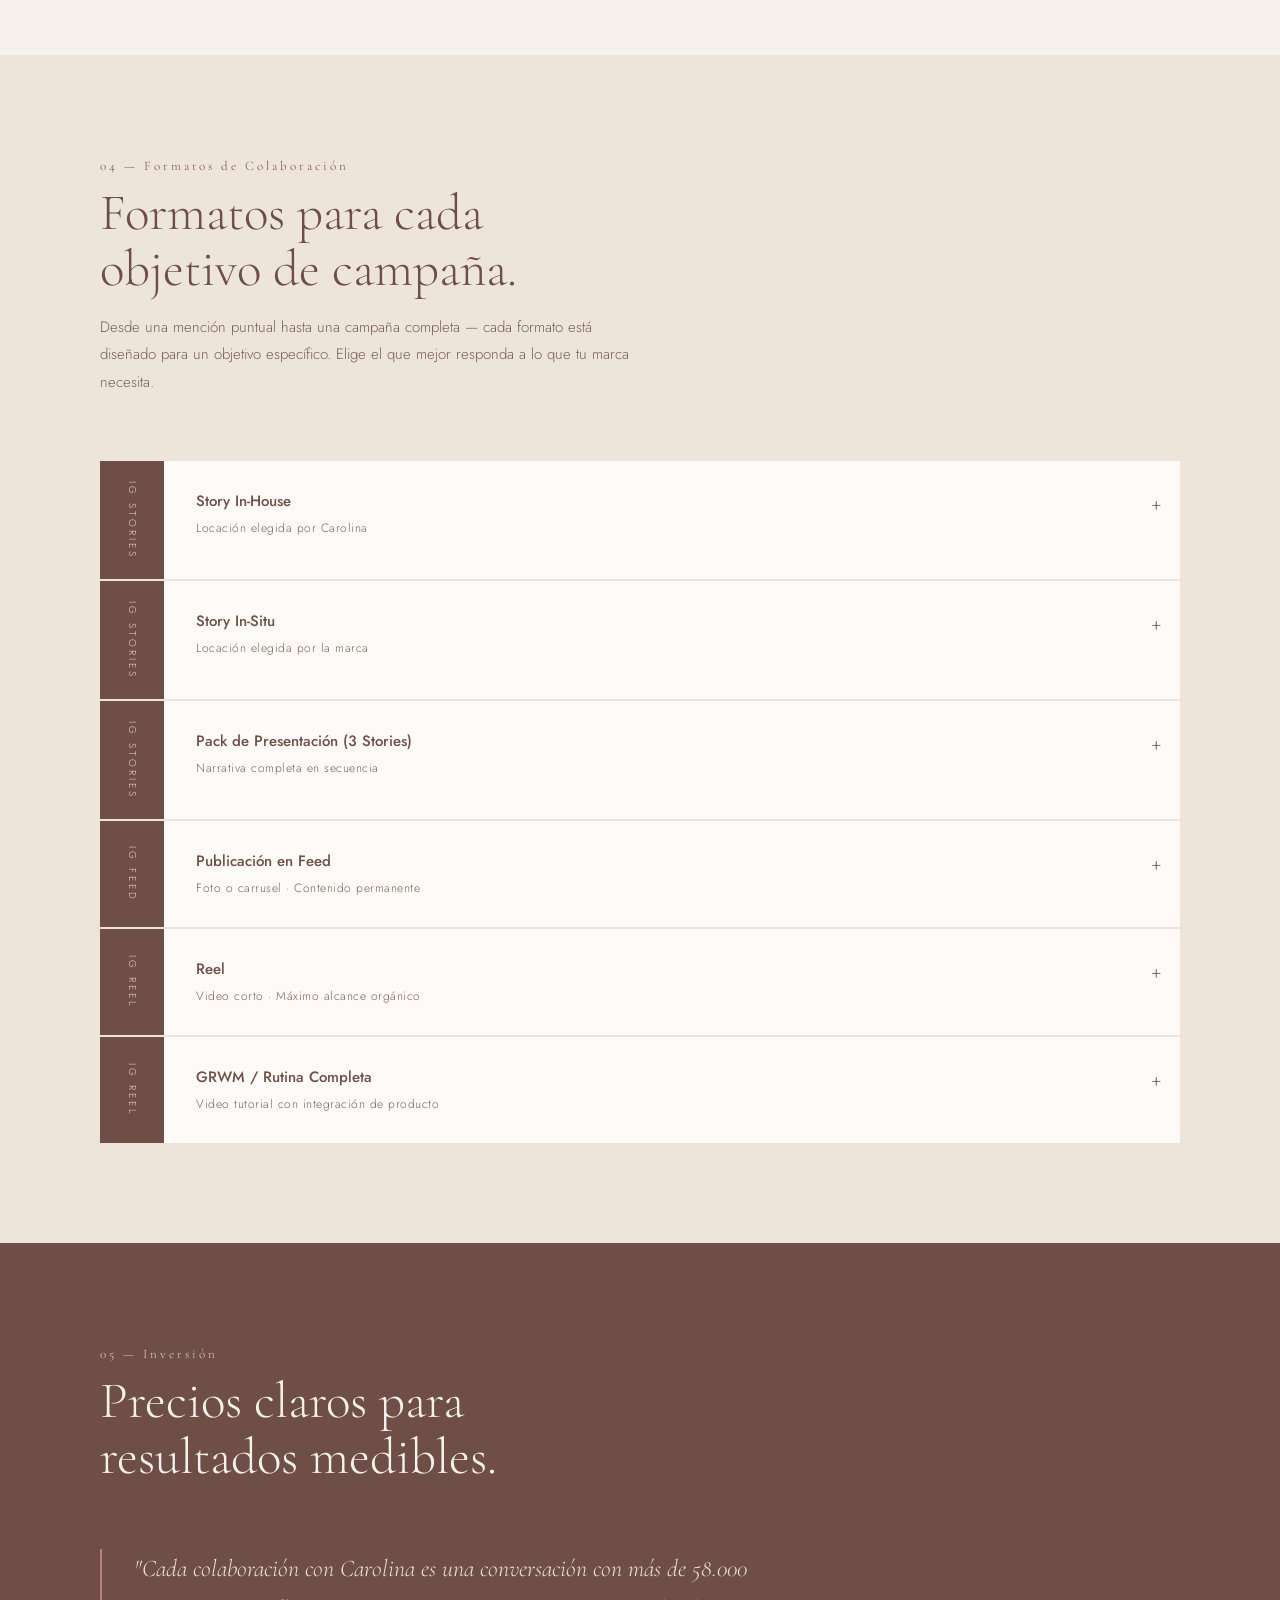
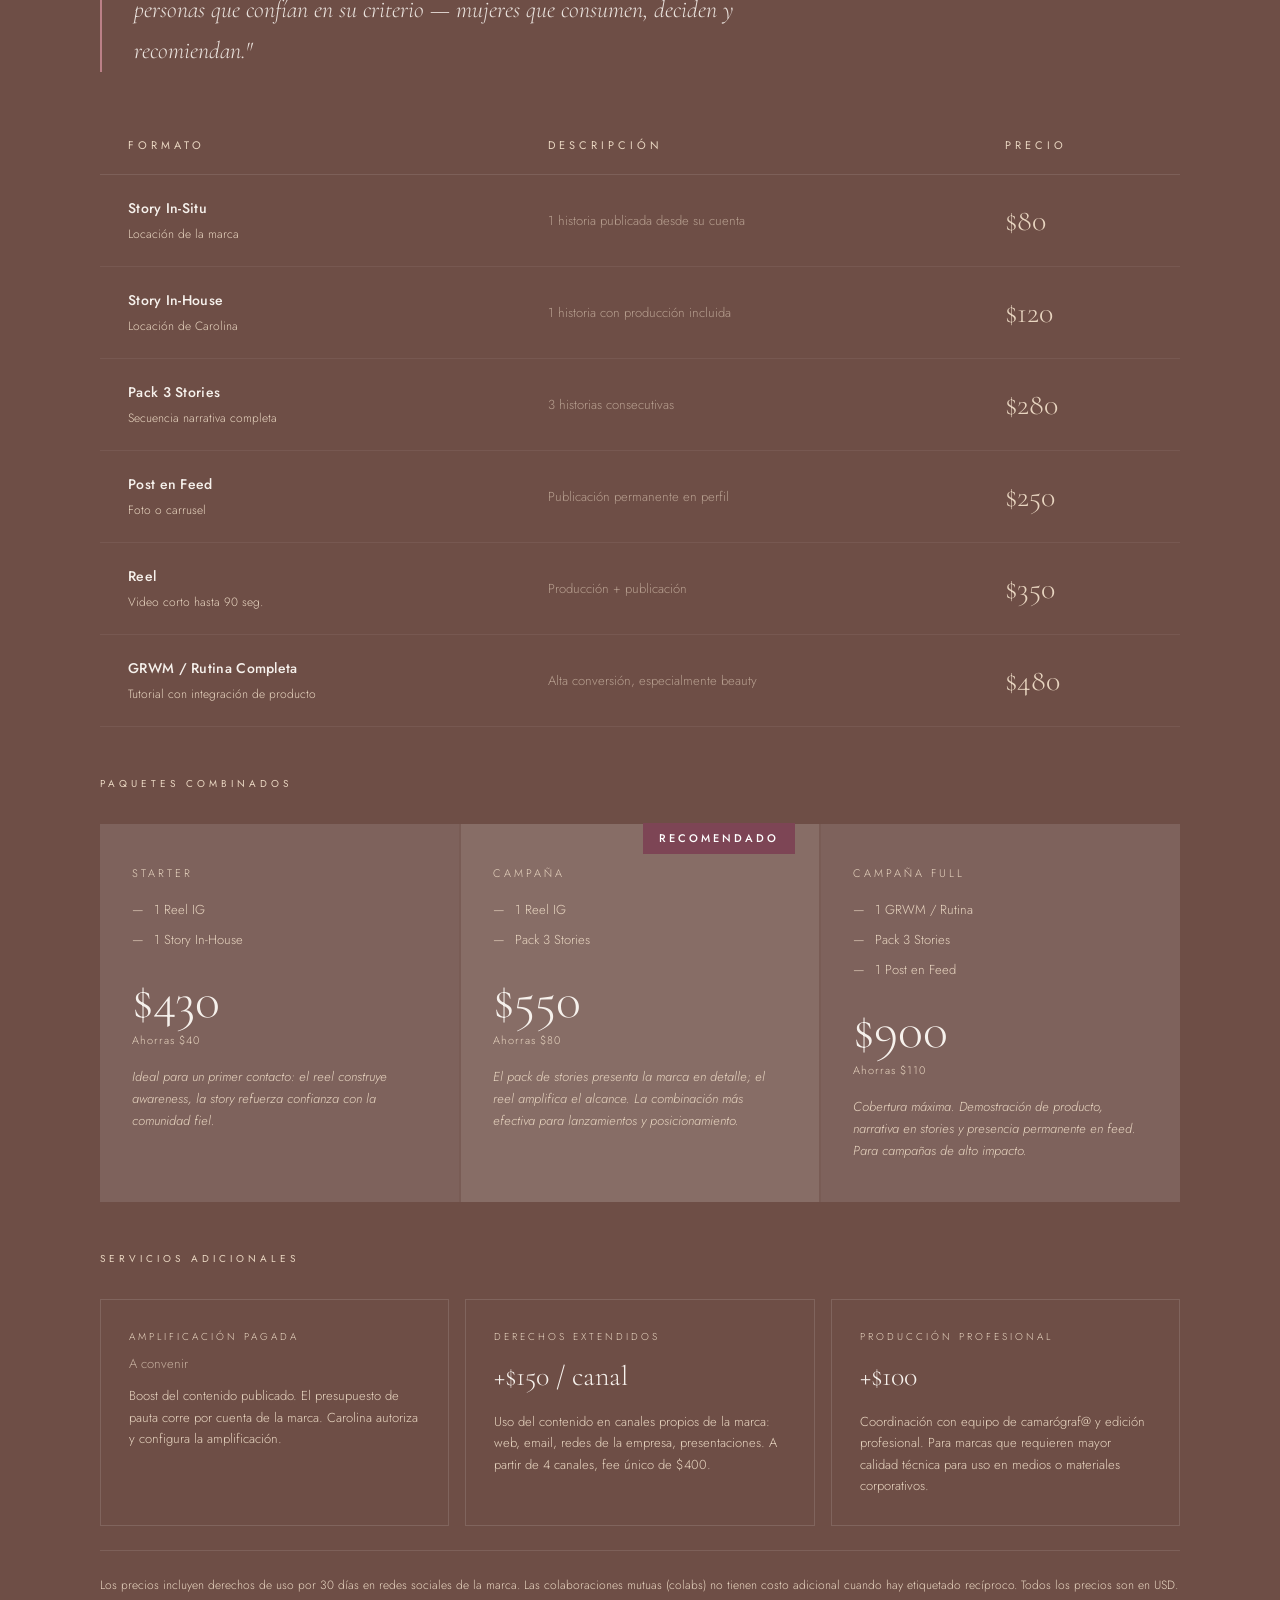
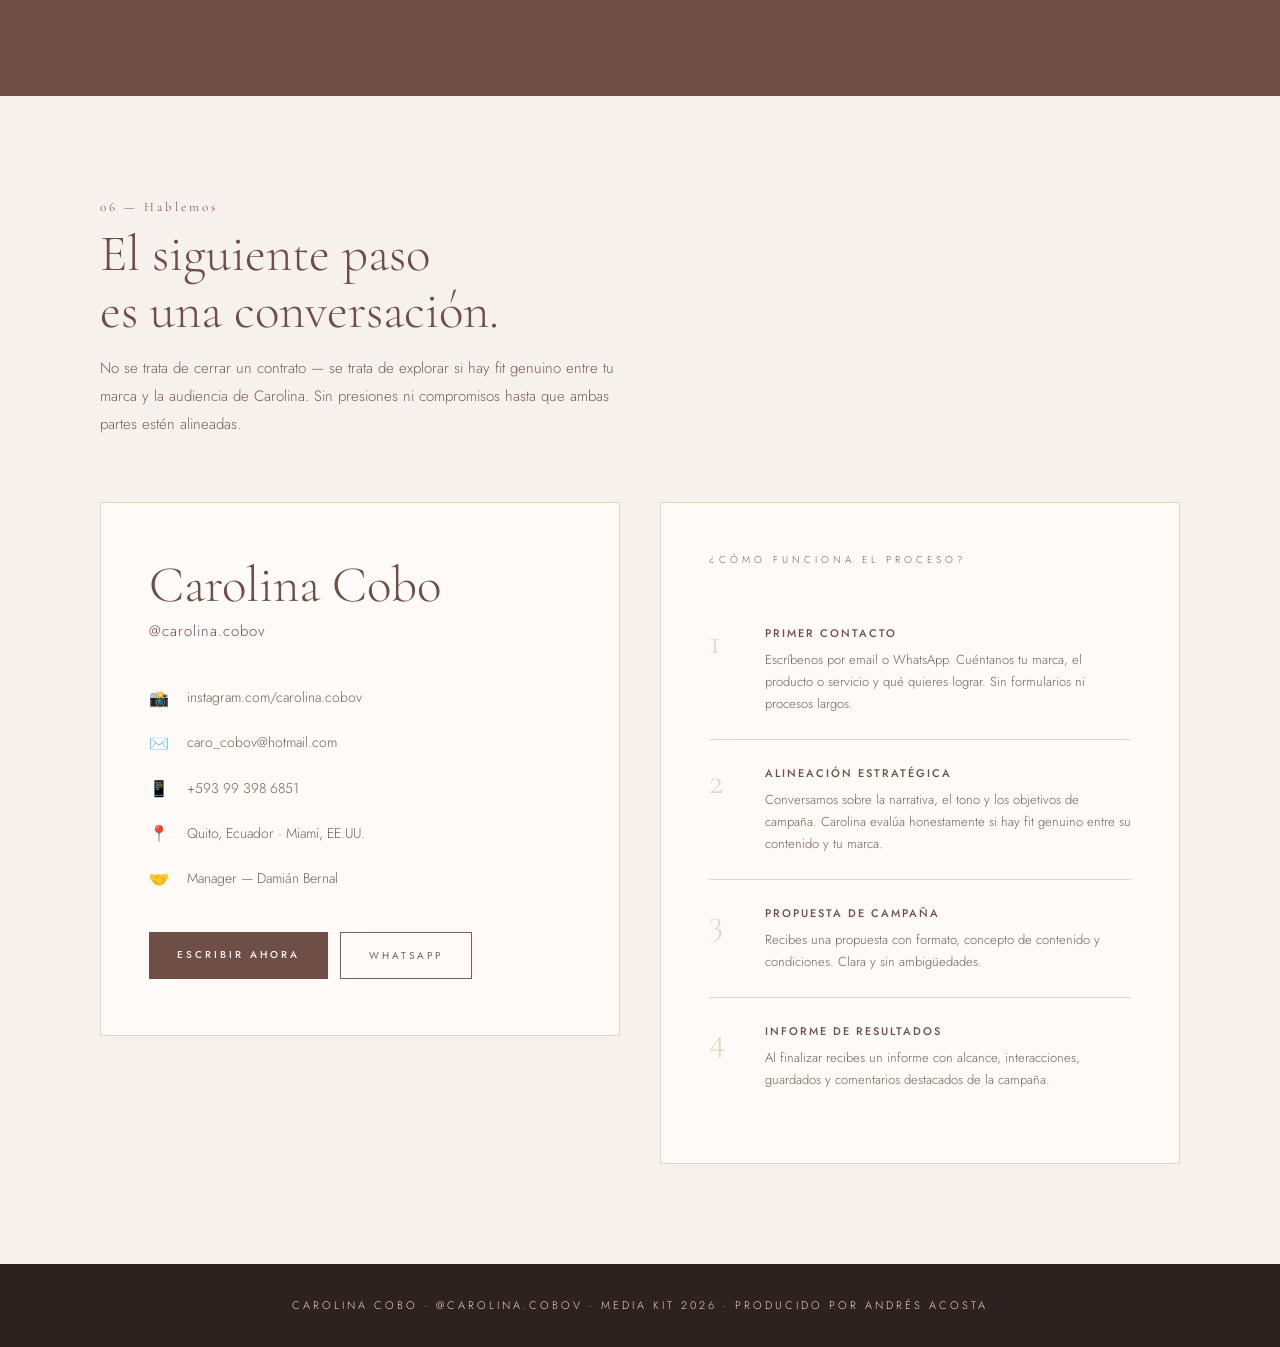
==== commit 30730b6c: "up" ====
--- a/index.html
+++ b/index.html
@@ -49,7 +49,7 @@
     <p class="hero-tag">Media Kit · 2026</p>
     <h1 class="serif hero-name">Carolina<br>Cobo</h1>
     <p class="hero-handle">@carolina.cobov</p>
-    <p class="eyebrow" style="margin-bottom:20px">Odontóloga · Makeup Artist · CEO Rai Mi Coffee</p>
+    <p class="eyebrow" style="margin-bottom:20px">Odontóloga · Makeup Artist · CEO Raymi Coffee</p>
     <div class="hero-badge"><span>👑</span> Reina de Belleza · Ecuador</div>
     <div class="hero-pillars">
       <div class="hero-pillar">Mamá &amp; Empresaria</div>
